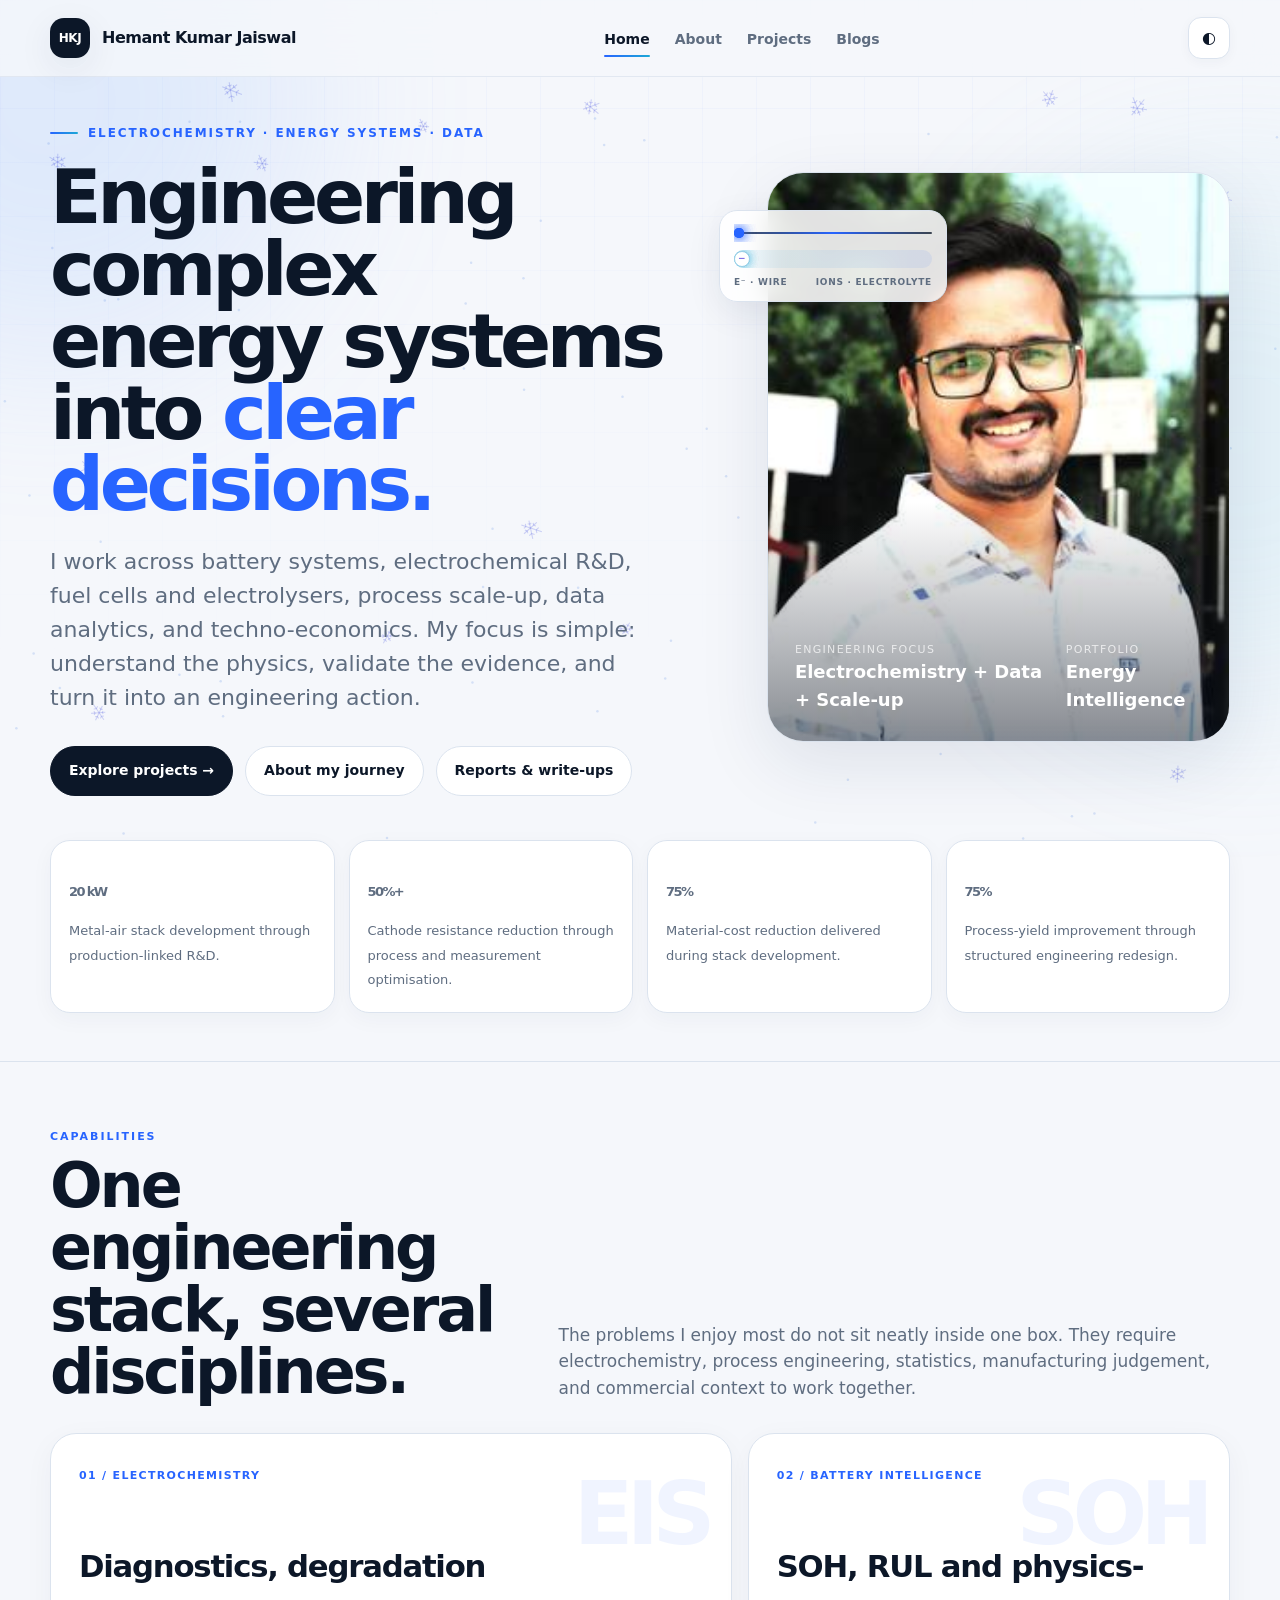
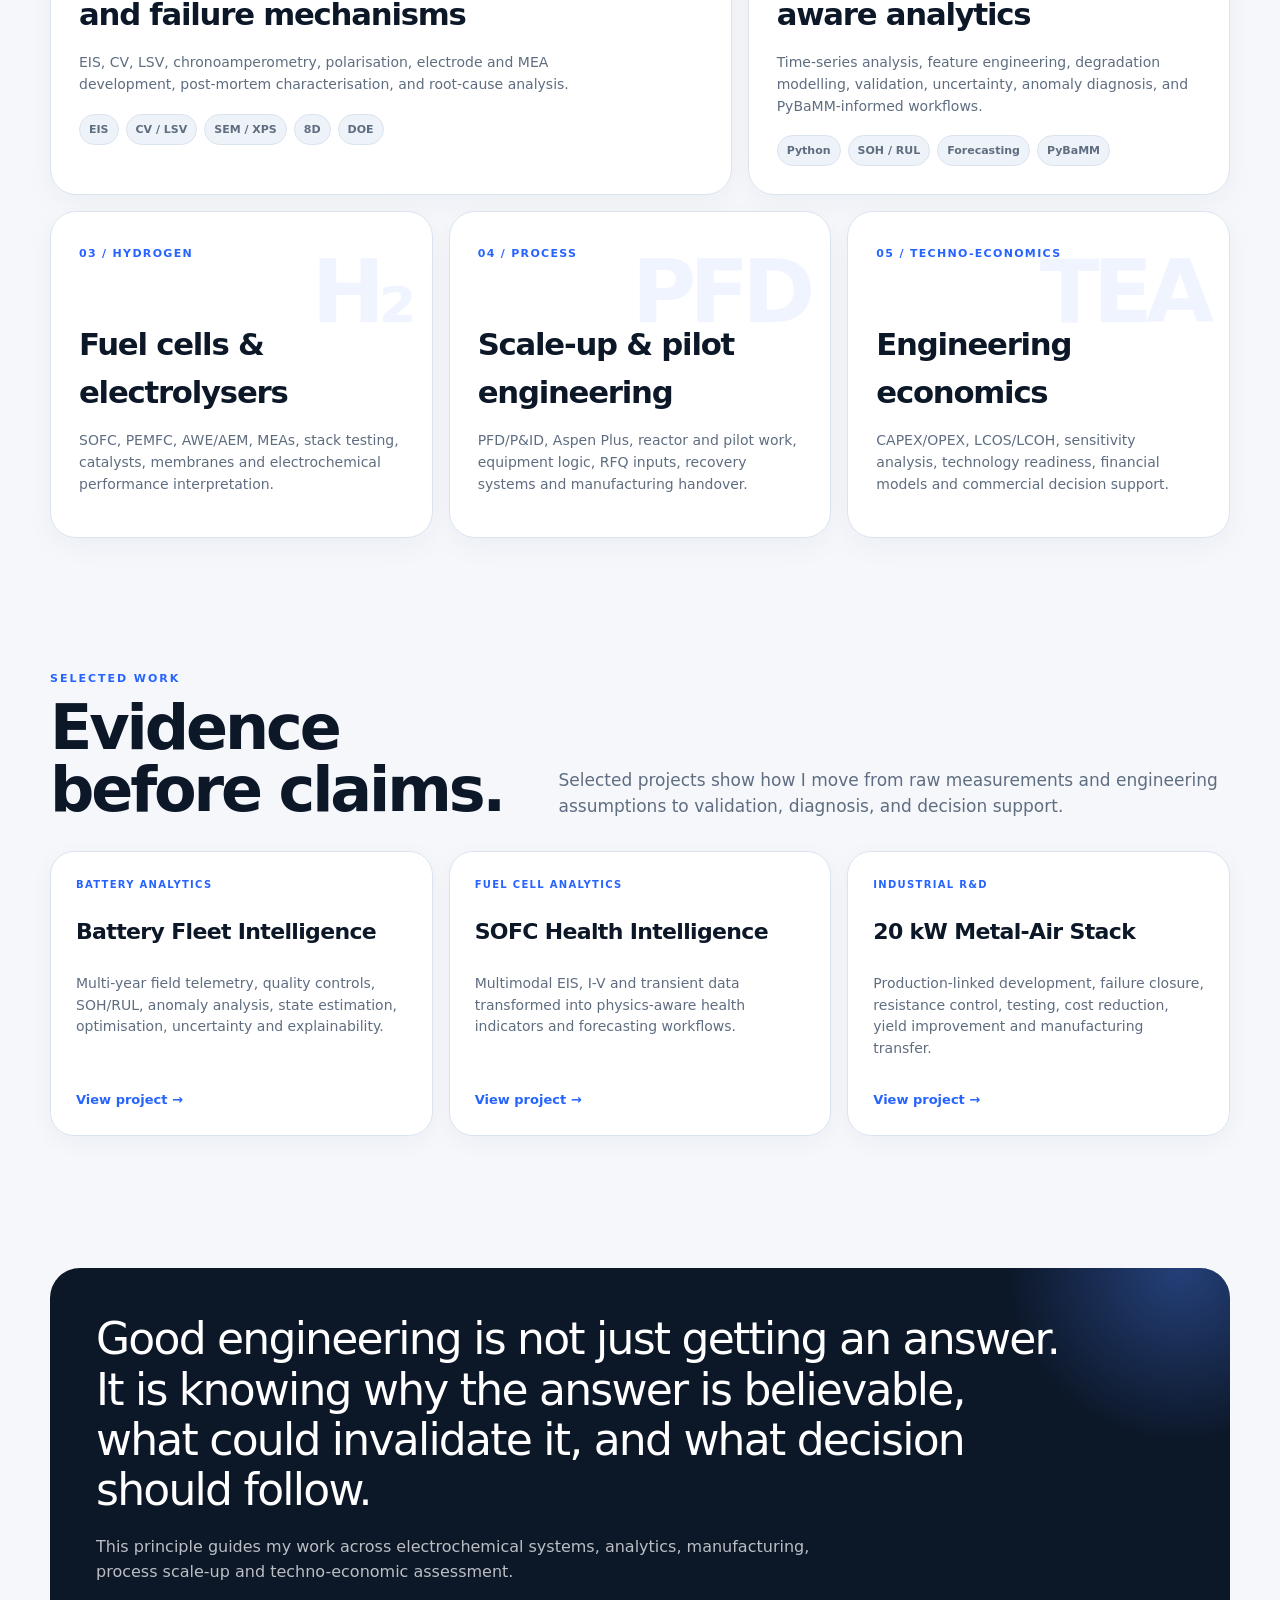
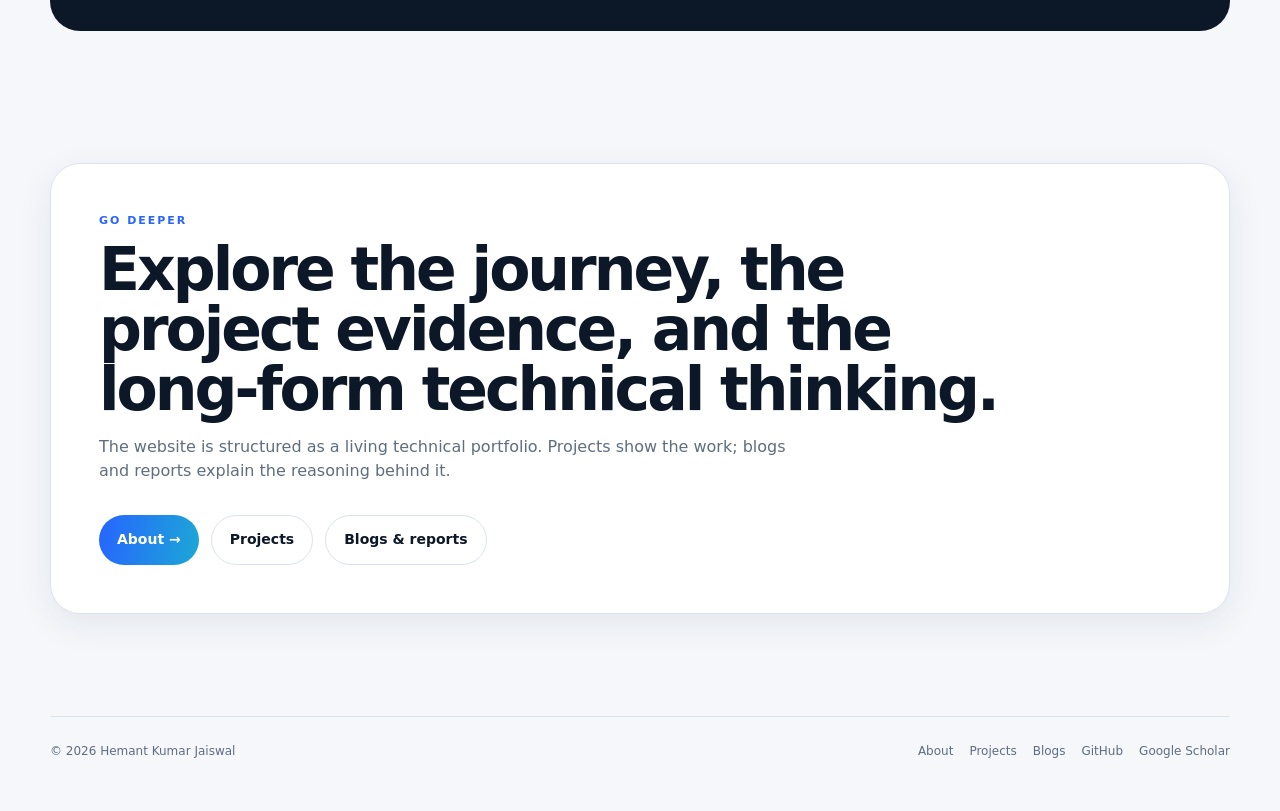
==== index.html @ 7d5aa631 "Add capability watermarks for hydrogen process and TEA" ====
<!doctype html><html lang="en"><head><meta charset="utf-8"><meta name="viewport" content="width=device-width,initial-scale=1"><meta name="theme-color" content="#f5f7fb"><meta name="description" content="Hemant Kumar Jaiswal - electrochemistry, battery analytics, energy systems, process scale-up and techno-economics."><title>Hemant Kumar Jaiswal | Electrochemistry & Energy Intelligence</title><link rel="stylesheet" href="assets/style.css"></head><body>
<div class="bg-grid"></div><div class="aurora a"></div><div class="aurora b"></div>
<header class="nav-wrap"><div class="container nav"><a class="brand" href="index.html"><span class="brand-mark">HKJ</span><span>Hemant Kumar Jaiswal</span></a><nav class="nav-links"><a class="active" href="index.html">Home</a><a href="about.html">About</a><a href="projects.html">Projects</a><a href="blogs.html">Blogs</a></nav><div class="nav-actions"><button class="theme-btn" id="themeBtn" aria-label="Toggle theme">◐</button><button class="menu-btn" id="menuBtn" aria-label="Open menu">☰</button></div></div><nav class="container mobile-menu" id="mobileMenu"><a href="index.html">Home</a><a href="about.html">About</a><a href="projects.html">Projects</a><a href="blogs.html">Blogs</a></nav></header>
<main>
<section class="hero"><div class="container hero-grid"><div><div class="eyebrow">Electrochemistry · Energy systems · Data</div><h1>Engineering complex energy systems into <span class="accent">clear decisions.</span></h1><p class="hero-copy">I work across battery systems, electrochemical R&D, fuel cells and electrolysers, process scale-up, data analytics, and techno-economics. My focus is simple: understand the physics, validate the evidence, and turn it into an engineering action.</p><div class="actions"><a class="btn primary" href="projects.html">Explore projects →</a><a class="btn" href="about.html">About my journey</a><a class="btn" href="blogs.html">Reports & write-ups</a></div></div>
<div class="hero-visual reveal"><div class="portrait-shell"><img src="assets/profile-hemant.jpg" alt="Hemant Kumar Jaiswal"><div class="scan"></div></div><div class="transport-flow" aria-label="Electron and ion current flow"><div class="wire-flow"><span class="electron-dot e1"></span><span class="electron-dot e2"></span><span class="electron-dot e3"></span></div><div class="electrolyte-flow"><span class="ion-dot c1">+</span><span class="ion-dot a1">−</span><span class="ion-dot c2">+</span><span class="ion-dot a2">−</span></div><div class="flow-caption"><span>e⁻ · wire</span><span>ions · electrolyte</span></div></div><div class="portrait-label"><div><span>Engineering focus</span><strong>Electrochemistry + Data + Scale-up</strong></div><div><span>Portfolio</span><strong>Energy Intelligence</strong></div></div></div></div>
<div class="container signal-row"><div class="signal reveal"><strong><span data-count="20" data-suffix=" kW">0</span></strong><span>Metal-air stack development through production-linked R&D.</span></div><div class="signal reveal"><strong><span data-count="50" data-suffix="%+">0</span></strong><span>Cathode resistance reduction through process and measurement optimisation.</span></div><div class="signal reveal"><strong><span data-count="75" data-suffix="%">0</span></strong><span>Material-cost reduction delivered during stack development.</span></div><div class="signal reveal"><strong><span data-count="75" data-suffix="%">0</span></strong><span>Process-yield improvement through structured engineering redesign.</span></div></div></section>

<section class="section section-line"><div class="container"><div class="section-head"><div><div class="kicker">Capabilities</div><h2 class="section-title">One engineering stack, several disciplines.</h2></div><p class="section-copy">The problems I enjoy most do not sit neatly inside one box. They require electrochemistry, process engineering, statistics, manufacturing judgement, and commercial context to work together.</p></div>
<div class="bento">
<article class="bento-card large reveal"><span class="index">01 / ELECTROCHEMISTRY</span><span class="watermark">EIS</span><h3>Diagnostics, degradation and failure mechanisms</h3><p>EIS, CV, LSV, chronoamperometry, polarisation, electrode and MEA development, post-mortem characterisation, and root-cause analysis.</p><div class="tags"><span class="tag">EIS</span><span class="tag">CV / LSV</span><span class="tag">SEM / XPS</span><span class="tag">8D</span><span class="tag">DOE</span></div></article>
<article class="bento-card medium reveal"><span class="index">02 / BATTERY INTELLIGENCE</span><span class="watermark">SOH</span><h3>SOH, RUL and physics-aware analytics</h3><p>Time-series analysis, feature engineering, degradation modelling, validation, uncertainty, anomaly diagnosis, and PyBaMM-informed workflows.</p><div class="tags"><span class="tag">Python</span><span class="tag">SOH / RUL</span><span class="tag">Forecasting</span><span class="tag">PyBaMM</span></div></article>
<article class="bento-card small reveal"><span class="index">03 / HYDROGEN</span><span class="watermark">H₂</span><h3>Fuel cells & electrolysers</h3><p>SOFC, PEMFC, AWE/AEM, MEAs, stack testing, catalysts, membranes and electrochemical performance interpretation.</p></article>
<article class="bento-card small reveal"><span class="index">04 / PROCESS</span><span class="watermark">PFD</span><h3>Scale-up & pilot engineering</h3><p>PFD/P&ID, Aspen Plus, reactor and pilot work, equipment logic, RFQ inputs, recovery systems and manufacturing handover.</p></article>
<article class="bento-card small reveal"><span class="index">05 / TECHNO-ECONOMICS</span><span class="watermark">TEA</span><h3>Engineering economics</h3><p>CAPEX/OPEX, LCOS/LCOH, sensitivity analysis, technology readiness, financial models and commercial decision support.</p></article>
</div></div></section>

<section class="section"><div class="container"><div class="section-head"><div><div class="kicker">Selected work</div><h2 class="section-title">Evidence before claims.</h2></div><p class="section-copy">Selected projects show how I move from raw measurements and engineering assumptions to validation, diagnosis, and decision support.</p></div><div class="featured">
<article class="feature-card reveal"><span class="type">Battery analytics</span><h3>Battery Fleet Intelligence</h3><p>Multi-year field telemetry, quality controls, SOH/RUL, anomaly analysis, state estimation, optimisation, uncertainty and explainability.</p><a class="link" href="projects.html">View project →</a></article>
<article class="feature-card reveal"><span class="type">Fuel cell analytics</span><h3>SOFC Health Intelligence</h3><p>Multimodal EIS, I-V and transient data transformed into physics-aware health indicators and forecasting workflows.</p><a class="link" href="projects.html">View project →</a></article>
<article class="feature-card reveal"><span class="type">Industrial R&D</span><h3>20 kW Metal-Air Stack</h3><p>Production-linked development, failure closure, resistance control, testing, cost reduction, yield improvement and manufacturing transfer.</p><a class="link" href="projects.html">View project →</a></article>
</div></div></section>

<section class="section"><div class="container quote reveal"><blockquote>Good engineering is not just getting an answer. It is knowing why the answer is believable, what could invalidate it, and what decision should follow.</blockquote><p>This principle guides my work across electrochemical systems, analytics, manufacturing, process scale-up and techno-economic assessment.</p></div></section>
<section class="section"><div class="container cta reveal"><div class="kicker">Go deeper</div><h2>Explore the journey, the project evidence, and the long-form technical thinking.</h2><p>The website is structured as a living technical portfolio. Projects show the work; blogs and reports explain the reasoning behind it.</p><div class="actions"><a class="btn blue" href="about.html">About →</a><a class="btn" href="projects.html">Projects</a><a class="btn" href="blogs.html">Blogs & reports</a></div></div></section>
</main>
<footer><div class="container footer-row"><div>© 2026 Hemant Kumar Jaiswal</div><div class="footer-links"><a href="about.html">About</a><a href="projects.html">Projects</a><a href="blogs.html">Blogs</a><a href="https://github.com/Nano-hemu" target="_blank" rel="noopener">GitHub</a><a href="https://scholar.google.com/citations?user=UOOH9J4AAAAJ&hl=en" target="_blank" rel="noopener">Google Scholar</a></div></div></footer><script src="assets/app.js"></script></body></html>
---- assets/style.css ----
:root{
  --bg:#f5f7fb;
  --surface:#ffffff;
  --surface-2:#eef3f9;
  --ink:#0c1728;
  --muted:#5f6d80;
  --line:#dbe3ee;
  --blue:#2764ff;
  --blue-2:#1ca8d6;
  --blue-soft:#e8f0ff;
  --navy:#0a1830;
  --shadow:0 22px 70px rgba(23,42,76,.10);
  --shadow-sm:0 10px 35px rgba(23,42,76,.08);
  --radius:28px;
  --max:1180px;
}
html[data-theme="dark"]{
  --bg:#08111f;
  --surface:#0e1929;
  --surface-2:#122033;
  --ink:#eef5ff;
  --muted:#9cacc2;
  --line:#24344b;
  --blue:#6d91ff;
  --blue-2:#43c3e4;
  --blue-soft:#142744;
  --navy:#f4f7fb;
  --shadow:0 22px 70px rgba(0,0,0,.25);
  --shadow-sm:0 10px 35px rgba(0,0,0,.18);
}
*{box-sizing:border-box}
html{scroll-behavior:smooth}
body{margin:0;background:var(--bg);color:var(--ink);font-family:Inter,ui-sans-serif,system-ui,-apple-system,BlinkMacSystemFont,"Segoe UI",Arial,sans-serif;line-height:1.55;overflow-x:hidden;transition:background .28s ease,color .28s ease}
a{color:inherit;text-decoration:none}button,input{font:inherit}img{display:block;max-width:100%}::selection{background:rgba(39,100,255,.16)}
.container{width:min(var(--max),calc(100% - 40px));margin-inline:auto}
.bg-grid{position:fixed;inset:0;z-index:-3;pointer-events:none;background-image:linear-gradient(rgba(39,100,255,.035) 1px,transparent 1px),linear-gradient(90deg,rgba(39,100,255,.035) 1px,transparent 1px);background-size:54px 54px;mask-image:linear-gradient(to bottom,black 0%,transparent 75%)}
.aurora{position:fixed;z-index:-2;width:520px;height:520px;border-radius:50%;filter:blur(90px);opacity:.18;pointer-events:none}.aurora.a{left:-210px;top:-160px;background:#7fb0ff}.aurora.b{right:-220px;top:180px;background:#9bdaf0}
.nav-wrap{position:sticky;top:0;z-index:80;background:color-mix(in srgb,var(--bg) 84%,transparent);backdrop-filter:blur(18px);border-bottom:1px solid color-mix(in srgb,var(--line) 74%,transparent)}
.nav{height:76px;display:flex;align-items:center;justify-content:space-between;gap:24px}.brand{display:flex;align-items:center;gap:12px;font-weight:850;letter-spacing:-.03em}.brand-mark{width:40px;height:40px;border-radius:14px;display:grid;place-items:center;background:var(--ink);color:var(--surface);font-size:12px;letter-spacing:-.03em;box-shadow:var(--shadow-sm)}
.nav-links{display:flex;gap:25px;font-size:14px;font-weight:720;color:var(--muted)}.nav-links a{position:relative;padding:27px 0 23px}.nav-links a:after{content:"";position:absolute;left:0;right:100%;bottom:17px;height:2px;border-radius:99px;background:linear-gradient(90deg,var(--blue),var(--blue-2));transition:right .22s ease}.nav-links a:hover,.nav-links a.active{color:var(--ink)}.nav-links a:hover:after,.nav-links a.active:after{right:0}
.nav-actions{display:flex;align-items:center;gap:10px}.theme-btn,.menu-btn{border:1px solid var(--line);background:var(--surface);color:var(--ink);border-radius:13px;min-width:42px;height:42px;display:grid;place-items:center;cursor:pointer;box-shadow:0 3px 12px rgba(23,42,76,.04)}.theme-btn:hover,.menu-btn:hover{border-color:color-mix(in srgb,var(--blue) 40%,var(--line))}.menu-btn{display:none}.mobile-menu{display:none;padding:0 0 15px}.mobile-menu.open{display:grid}.mobile-menu a{padding:12px 2px;border-top:1px solid var(--line);font-weight:720;color:var(--muted)}
.hero{padding:40px 0 48px}.hero-grid{display:grid;grid-template-columns:1.1fr .9fr;gap:62px;align-items:center}.eyebrow{display:inline-flex;align-items:center;gap:10px;font-size:12px;font-weight:850;letter-spacing:.16em;text-transform:uppercase;color:var(--blue);margin-bottom:20px}.eyebrow:before{content:"";width:28px;height:2px;background:linear-gradient(90deg,var(--blue),var(--blue-2));border-radius:99px}.hero h1{font-size:clamp(46px,5.9vw,76px);line-height:.95;letter-spacing:-.058em;margin:0 0 24px;font-weight:880}.page-hero h1{font-size:clamp(50px,6.5vw,84px);line-height:.95;letter-spacing:-.06em;margin:0 0 24px;font-weight:880}.accent{color:var(--blue)}.hero-copy,.page-copy{font-size:clamp(18px,1.9vw,22px);color:var(--muted);max-width:800px}.actions{display:flex;gap:12px;flex-wrap:wrap;margin-top:31px}.btn{display:inline-flex;align-items:center;justify-content:center;gap:9px;border-radius:999px;padding:13px 18px;border:1px solid var(--line);font-size:14px;font-weight:820;background:var(--surface);transition:.22s ease}.btn:hover{transform:translateY(-2px);box-shadow:var(--shadow-sm);border-color:color-mix(in srgb,var(--blue) 42%,var(--line))}.btn.primary{background:var(--ink);color:var(--surface);border-color:var(--ink)}.btn.blue{background:linear-gradient(100deg,var(--blue),var(--blue-2));color:#fff;border:0}.btn.small{padding:9px 13px;font-size:12px}
.hero-visual{position:relative;min-height:570px}.portrait-shell{position:absolute;inset:0 0 0 40px;border-radius:36px;background:var(--surface);border:1px solid var(--line);box-shadow:var(--shadow);overflow:hidden}.portrait-shell img{width:100%;height:100%;object-fit:cover;object-position:center 28%}.portrait-shell:after{content:"";position:absolute;inset:0;background:linear-gradient(to top,rgba(3,11,24,.48),transparent 42%)}.scan{position:absolute;left:0;right:0;height:1px;background:linear-gradient(90deg,transparent,rgba(75,150,255,.85),transparent);box-shadow:0 0 18px rgba(75,150,255,.6);animation:scan 5.6s ease-in-out infinite;z-index:2}.portrait-label{position:absolute;left:68px;right:28px;bottom:28px;z-index:3;color:#fff;display:flex;justify-content:space-between;align-items:end;gap:20px}.portrait-label span{display:block;font-size:11px;letter-spacing:.12em;text-transform:uppercase;opacity:.72}.portrait-label strong{font-size:18px}.orbit-chip{position:absolute;top:46px;left:0;z-index:4;width:130px;height:130px;border-radius:50%;background:color-mix(in srgb,var(--surface) 90%,transparent);border:1px solid var(--line);box-shadow:var(--shadow-sm);display:grid;place-items:center;backdrop-filter:blur(10px)}.orbit-chip:before,.orbit-chip:after{content:"";position:absolute;border:1px solid color-mix(in srgb,var(--blue) 34%,transparent);border-radius:50%}.orbit-chip:before{width:82px;height:82px;animation:spin 8s linear infinite}.orbit-chip:after{width:50px;height:50px;animation:spin 5s linear infinite reverse}.orbit-chip b{font-size:22px;letter-spacing:-.05em}.orbit-chip i{position:absolute;width:8px;height:8px;border-radius:50%;background:var(--blue);top:22px;left:31px;box-shadow:0 0 14px var(--blue)}
@keyframes spin{to{transform:rotate(1turn)}}@keyframes scan{0%,100%{top:14%;opacity:0}15%,85%{opacity:1}50%{top:80%}}
.signal-row{display:grid;grid-template-columns:repeat(4,1fr);gap:14px;margin-top:44px}.signal{padding:20px 18px;border-radius:20px;background:var(--surface);border:1px solid var(--line);box-shadow:0 6px 22px rgba(23,42,76,.04)}.signal strong{display:block;font-size:32px;letter-spacing:-.05em;margin-bottom:7px}.signal strong em{font-style:normal;color:var(--blue)}.signal span{font-size:13px;color:var(--muted)}
.section{padding:66px 0}.section-line{border-top:1px solid var(--line)}.section-head{display:grid;grid-template-columns:.82fr 1.18fr;gap:42px;align-items:end;margin-bottom:30px}.kicker{font-size:11px;font-weight:860;letter-spacing:.18em;text-transform:uppercase;color:var(--blue);margin-bottom:10px}.section-title{font-size:clamp(38px,5vw,62px);line-height:1;letter-spacing:-.05em;margin:0}.section-copy{font-size:17px;color:var(--muted);max-width:720px;margin:0 0 2px auto}
.bento{display:grid;grid-template-columns:repeat(12,1fr);gap:16px}.bento-card{position:relative;overflow:hidden;background:var(--surface);border:1px solid var(--line);border-radius:26px;padding:28px;box-shadow:0 8px 30px rgba(23,42,76,.045);transition:.24s ease}.bento-card:hover{transform:translateY(-4px);box-shadow:var(--shadow-sm);border-color:color-mix(in srgb,var(--blue) 32%,var(--line))}.bento-card.large{grid-column:span 7;min-height:320px}.bento-card.medium{grid-column:span 5;min-height:320px}.bento-card.small{grid-column:span 4;min-height:255px}.bento-card .index{font-size:11px;color:var(--blue);font-weight:850;letter-spacing:.12em}.bento-card h3{font-size:clamp(24px,2.4vw,34px);letter-spacing:-.04em;margin:56px 0 12px;max-width:460px}.bento-card p{font-size:14px;color:var(--muted);max-width:540px}.tags{display:flex;flex-wrap:wrap;gap:7px;margin-top:18px}.tag{padding:6px 9px;border-radius:999px;font-size:11px;font-weight:740;background:var(--surface-2);border:1px solid var(--line);color:var(--muted)}.bento-card .watermark{position:absolute;right:22px;top:12px;font-size:88px;font-weight:900;letter-spacing:-.08em;color:color-mix(in srgb,var(--blue) 7%,transparent);pointer-events:none}
.featured{display:grid;grid-template-columns:repeat(3,1fr);gap:16px}.feature-card{background:var(--surface);border:1px solid var(--line);border-radius:24px;padding:25px;box-shadow:0 6px 24px rgba(23,42,76,.045);display:flex;flex-direction:column;min-height:285px;transition:.22s}.feature-card:hover{transform:translateY(-4px);box-shadow:var(--shadow-sm)}.feature-card .type{font-size:10px;font-weight:850;letter-spacing:.13em;text-transform:uppercase;color:var(--blue)}.feature-card h3{font-size:22px;letter-spacing:-.03em;margin:22px 0 10px}.feature-card p{font-size:14px;color:var(--muted)}.feature-card .link{margin-top:auto;font-size:13px;font-weight:820;color:var(--blue)}
.quote{padding:46px;border-radius:30px;background:var(--ink);color:var(--surface);position:relative;overflow:hidden}.quote:after{content:"";position:absolute;width:380px;height:380px;border-radius:50%;right:-140px;top:-190px;background:radial-gradient(circle,rgba(77,132,255,.38),transparent 65%)}.quote blockquote{position:relative;z-index:1;font-size:clamp(27px,3.6vw,44px);line-height:1.14;letter-spacing:-.04em;margin:0;max-width:980px}.quote p{position:relative;z-index:1;color:color-mix(in srgb,var(--surface) 72%,transparent);max-width:760px;margin:20px 0 0}
.page-hero{padding:40px 0 24px}.page-hero h1{max-width:1040px}.page-hero .page-copy{margin-bottom:0}
.about-layout{display:grid;grid-template-columns:.78fr 1.22fr;gap:42px}.about-aside{position:sticky;top:105px;height:max-content}.profile-card{background:var(--surface);border:1px solid var(--line);border-radius:28px;padding:20px;box-shadow:var(--shadow-sm)}.profile-card img{width:100%;aspect-ratio:4/5;object-fit:cover;object-position:center 28%;border-radius:21px}.profile-info{padding:18px 8px 4px}.profile-info h2{font-size:28px;letter-spacing:-.04em;margin:0 0 3px}.profile-info p{color:var(--muted);margin:0 0 18px}.socials{display:grid;grid-template-columns:1fr 1fr;gap:9px}.social{display:flex;justify-content:space-between;align-items:center;padding:11px 12px;border:1px solid var(--line);border-radius:13px;font-size:12px;font-weight:760;background:var(--surface-2)}.social:hover{color:var(--blue);border-color:color-mix(in srgb,var(--blue) 35%,var(--line))}
.content-block{margin-bottom:42px}.content-block h2{font-size:clamp(32px,4vw,46px);line-height:1.05;letter-spacing:-.045em;margin:0 0 17px}.content-block>p{color:var(--muted);font-size:16px}.edu-grid{display:grid;gap:12px}.edu-card{display:grid;grid-template-columns:115px 1fr;gap:20px;background:var(--surface);border:1px solid var(--line);border-radius:18px;padding:20px}.edu-card .year{font-size:11px;color:var(--blue);font-weight:850;letter-spacing:.08em}.edu-card h3{font-size:17px;margin:0 0 4px}.edu-card p{font-size:13px;color:var(--muted);margin:0}
.timeline{position:relative}.timeline:before{content:"";position:absolute;left:12px;top:8px;bottom:10px;width:1px;background:linear-gradient(var(--blue),var(--line))}.titem{display:grid;grid-template-columns:26px 1fr;gap:18px;padding-bottom:30px}.tdot{width:10px;height:10px;border-radius:50%;background:var(--surface);border:3px solid var(--blue);margin:6px 0 0 7px;z-index:1}.tmeta{font-size:11px;font-weight:850;letter-spacing:.08em;text-transform:uppercase;color:var(--blue)}.titem h3{font-size:21px;letter-spacing:-.025em;margin:5px 0 5px}.titem p{font-size:14px;color:var(--muted);margin:0}
.project-toolbar{display:flex;gap:9px;flex-wrap:wrap;margin-bottom:28px}.filter{border:1px solid var(--line);border-radius:999px;padding:9px 13px;background:var(--surface);color:var(--muted);font-size:12px;font-weight:820;cursor:pointer}.filter:hover,.filter.active{background:var(--ink);color:var(--surface);border-color:var(--ink)}.projects{display:grid;grid-template-columns:repeat(2,1fr);gap:18px}.project{background:var(--surface);border:1px solid var(--line);border-radius:26px;padding:28px;min-height:360px;display:flex;flex-direction:column;box-shadow:0 8px 28px rgba(23,42,76,.045);transition:.22s}.project:hover{transform:translateY(-4px);box-shadow:var(--shadow-sm)}.project.hidden{display:none}.ptype{font-size:10px;font-weight:850;letter-spacing:.13em;text-transform:uppercase;color:var(--blue)}.project h2{font-size:29px;line-height:1.08;letter-spacing:-.04em;margin:16px 0 11px}.project p{font-size:14px;color:var(--muted)}.metrics{display:flex;gap:22px;padding:15px 0;margin:14px 0 18px;border-block:1px solid var(--line)}.metrics strong{display:block;font-size:20px}.metrics span{font-size:9px;text-transform:uppercase;letter-spacing:.08em;color:var(--muted)}.project .bottom{margin-top:auto;display:flex;align-items:center;justify-content:space-between;gap:12px}.status{font-size:10px;font-weight:850;text-transform:uppercase;letter-spacing:.09em;color:var(--blue)}
.blog-tools{display:grid;grid-template-columns:1fr auto;gap:12px;margin-bottom:28px}.search input{width:100%;border:1px solid var(--line);background:var(--surface);color:var(--ink);border-radius:15px;padding:14px 16px;outline:none}.search input:focus{border-color:color-mix(in srgb,var(--blue) 48%,var(--line));box-shadow:0 0 0 4px color-mix(in srgb,var(--blue) 9%,transparent)}.featured-report{display:grid;grid-template-columns:1.2fr .8fr;gap:20px;padding:30px;background:var(--ink);color:var(--surface);border-radius:30px;margin-bottom:20px}.featured-report h2{font-size:clamp(30px,4vw,48px);line-height:1.05;letter-spacing:-.045em;margin:12px 0}.featured-report p{color:color-mix(in srgb,var(--surface) 70%,transparent)}.report-visual{border-radius:22px;background:linear-gradient(135deg,#1d355c,#17327f 55%,#2097c4);min-height:270px;position:relative;overflow:hidden}.report-visual:before{content:"";position:absolute;inset:22px;border:1px solid rgba(255,255,255,.23);border-radius:18px}.report-visual:after{content:"TEA / EIS / SOH / RUL";position:absolute;left:26px;bottom:24px;font-size:12px;letter-spacing:.13em;color:#fff}.blog-grid{display:grid;grid-template-columns:repeat(3,1fr);gap:16px}.blog-card{background:var(--surface);border:1px solid var(--line);border-radius:22px;padding:22px;min-height:305px;display:flex;flex-direction:column;box-shadow:0 6px 24px rgba(23,42,76,.04);transition:.22s}.blog-card:hover{transform:translateY(-4px);box-shadow:var(--shadow-sm)}.blog-top{display:flex;justify-content:space-between;gap:10px}.blog-kind{font-size:10px;color:var(--blue);font-weight:850;letter-spacing:.12em;text-transform:uppercase}.blog-date{font-size:10px;color:var(--muted)}.blog-card h3{font-size:21px;line-height:1.18;letter-spacing:-.025em;margin:24px 0 10px}.blog-card p{font-size:13px;color:var(--muted)}.read{margin-top:auto;color:var(--blue);font-size:12px;font-weight:850}.note{margin-top:26px;padding:18px 20px;border:1px dashed color-mix(in srgb,var(--blue) 28%,var(--line));border-radius:18px;background:var(--blue-soft);font-size:13px;color:var(--muted)}.note strong{color:var(--ink)}
.cta{padding:48px;border-radius:30px;background:var(--surface);border:1px solid var(--line);box-shadow:var(--shadow-sm)}.cta h2{font-size:clamp(36px,5vw,60px);line-height:1;letter-spacing:-.05em;margin:0 0 15px;max-width:900px}.cta p{color:var(--muted);max-width:720px}
.reveal{opacity:0;transform:translateY(18px);transition:.62s ease}.reveal.visible{opacity:1;transform:none}
footer{padding:36px 0 50px;color:var(--muted);font-size:12px}.footer-row{display:flex;justify-content:space-between;gap:22px;flex-wrap:wrap;padding-top:25px;border-top:1px solid var(--line)}.footer-links{display:flex;gap:16px;flex-wrap:wrap}.footer-links a:hover{color:var(--blue)}
@media(max-width:980px){.nav-links{display:none}.menu-btn{display:grid}.hero-grid{grid-template-columns:1fr}.hero-visual{min-height:520px}.portrait-shell{left:0}.orbit-chip{left:14px}.signal-row{grid-template-columns:repeat(2,1fr)}.section-head{grid-template-columns:1fr}.section-copy{margin-left:0}.bento-card.large,.bento-card.medium{grid-column:span 12}.bento-card.small{grid-column:span 6}.featured{grid-template-columns:1fr 1fr}.about-layout{grid-template-columns:1fr}.about-aside{position:static}.profile-card{display:grid;grid-template-columns:260px 1fr;gap:18px}.profile-card img{height:100%;aspect-ratio:auto}.projects{grid-template-columns:1fr}.featured-report{grid-template-columns:1fr}.blog-grid{grid-template-columns:1fr 1fr}}
@media(max-width:650px){.container{width:min(var(--max),calc(100% - 28px))}.nav{height:66px}.brand span:last-child{font-size:14px}.hero{padding-top:34px}.hero h1{font-size:44px}.page-hero h1{font-size:48px}.hero-visual{min-height:430px}.portrait-label{left:24px}.orbit-chip{width:100px;height:100px;top:24px}.signal-row,.featured,.blog-grid{grid-template-columns:1fr}.bento-card.small{grid-column:span 12}.section{padding:52px 0}.quote,.cta{padding:30px 22px}.profile-card{display:block}.profile-card img{aspect-ratio:4/5}.edu-card{grid-template-columns:1fr}.blog-tools{grid-template-columns:1fr}.metrics{gap:14px;flex-wrap:wrap}}
@media(prefers-reduced-motion:reduce){*{animation:none!important;transition:none!important;scroll-behavior:auto!important}.reveal{opacity:1;transform:none}.scan{display:none}}
.profile-card .profile-natural{width:100%;height:auto;aspect-ratio:auto;object-fit:contain;object-position:center;border-radius:21px}.resume-wide{grid-column:1/-1}.crystal-canvas{position:fixed;inset:0;z-index:0;pointer-events:none;opacity:.90;mix-blend-mode:multiply}.crystal-mode{position:fixed;right:18px;bottom:14px;z-index:5;padding:6px 9px;border:1px solid var(--line);border-radius:999px;background:color-mix(in srgb,var(--surface) 76%,transparent);backdrop-filter:blur(10px);color:var(--muted);font-size:8px;font-weight:800;letter-spacing:.09em;text-transform:uppercase;pointer-events:none;opacity:.70}@media(max-width:650px){.crystal-mode{right:10px;bottom:8px;max-width:76vw}}
main,footer{position:relative;z-index:1}
html[data-theme="dark"] .crystal-canvas{mix-blend-mode:screen;opacity:.92}
html:not([data-theme="dark"]) .crystal-canvas{mix-blend-mode:multiply;opacity:.82}

/* ELECTRON ION TRANSPORT VISUAL */
.orbit-chip{display:none!important}
.transport-flow{
  position:absolute;
  z-index:5;
  top:56px;
  left:-18px;
  width:218px;
  padding:13px 14px 11px;
  border:1px solid var(--line);
  border-radius:18px;
  background:color-mix(in srgb,var(--surface) 88%,transparent);
  box-shadow:var(--shadow-sm);
  backdrop-filter:blur(12px);
  overflow:hidden;
}
.wire-flow,.electrolyte-flow{position:relative;height:18px;overflow:hidden}
.wire-flow:before{
  content:"";
  position:absolute;left:0;right:0;top:8px;height:2px;border-radius:99px;
  background:linear-gradient(90deg,color-mix(in srgb,var(--ink) 78%,transparent),var(--blue),color-mix(in srgb,var(--ink) 78%,transparent));
}
.electrolyte-flow{
  margin-top:8px;
  border-radius:9px;
  background:linear-gradient(90deg,color-mix(in srgb,var(--blue-2) 7%,transparent),color-mix(in srgb,var(--blue) 8%,transparent));
}
.electron-dot{
  position:absolute;top:4px;width:10px;height:10px;border-radius:50%;
  background:var(--blue);box-shadow:0 0 12px color-mix(in srgb,var(--blue) 72%,transparent);
  animation:electronDrift 3.1s linear infinite;
}
.electron-dot.e2{animation-delay:-1.05s}.electron-dot.e3{animation-delay:-2.1s}
.ion-dot{
  position:absolute;top:1px;width:16px;height:16px;border-radius:50%;display:grid;place-items:center;
  font-size:9px;font-weight:900;line-height:1;border:1px solid color-mix(in srgb,var(--blue-2) 35%,var(--line));
  background:var(--surface);color:var(--blue-2);box-shadow:0 0 10px color-mix(in srgb,var(--blue-2) 24%,transparent);
}
.ion-dot.c1{animation:ionRight 4.8s linear infinite}
.ion-dot.c2{animation:ionRight 4.8s linear infinite;animation-delay:-2.4s}
.ion-dot.a1{color:var(--violet,#7868e6);animation:ionLeft 5.4s linear infinite}
.ion-dot.a2{color:var(--violet,#7868e6);animation:ionLeft 5.4s linear infinite;animation-delay:-2.7s}
.flow-caption{display:flex;justify-content:space-between;gap:12px;margin-top:8px;color:var(--muted);font-size:9px;font-weight:820;letter-spacing:.08em;text-transform:uppercase}
@keyframes electronDrift{0%{left:-12px;opacity:0}10%{opacity:1}90%{opacity:1}100%{left:calc(100% + 4px);opacity:0}}
@keyframes ionRight{0%{left:-18px;opacity:0}12%{opacity:1}88%{opacity:1}100%{left:calc(100% + 4px);opacity:0}}
@keyframes ionLeft{0%{right:-18px;opacity:0}12%{opacity:1}88%{opacity:1}100%{right:calc(100% + 4px);opacity:0}}
@media(max-width:980px){.transport-flow{left:14px;top:24px}}
@media(max-width:650px){.transport-flow{width:190px;padding:11px 12px;top:18px;left:10px}}

/* DESKTOP CRYSTAL VISIBILITY START */
@media(min-width:981px){
  .crystal-canvas{
    opacity:1;
    filter:saturate(1.18) contrast(1.08);
  }
  html[data-theme="dark"] .crystal-canvas{
    mix-blend-mode:screen;
    opacity:.96;
  }
  html:not([data-theme="dark"]) .crystal-canvas{
    mix-blend-mode:multiply;
    opacity:.90;
  }
  .transport-flow{
    top:38px;
    left:-8px;
    width:228px;
  }
}
/* DESKTOP CRYSTAL VISIBILITY END */
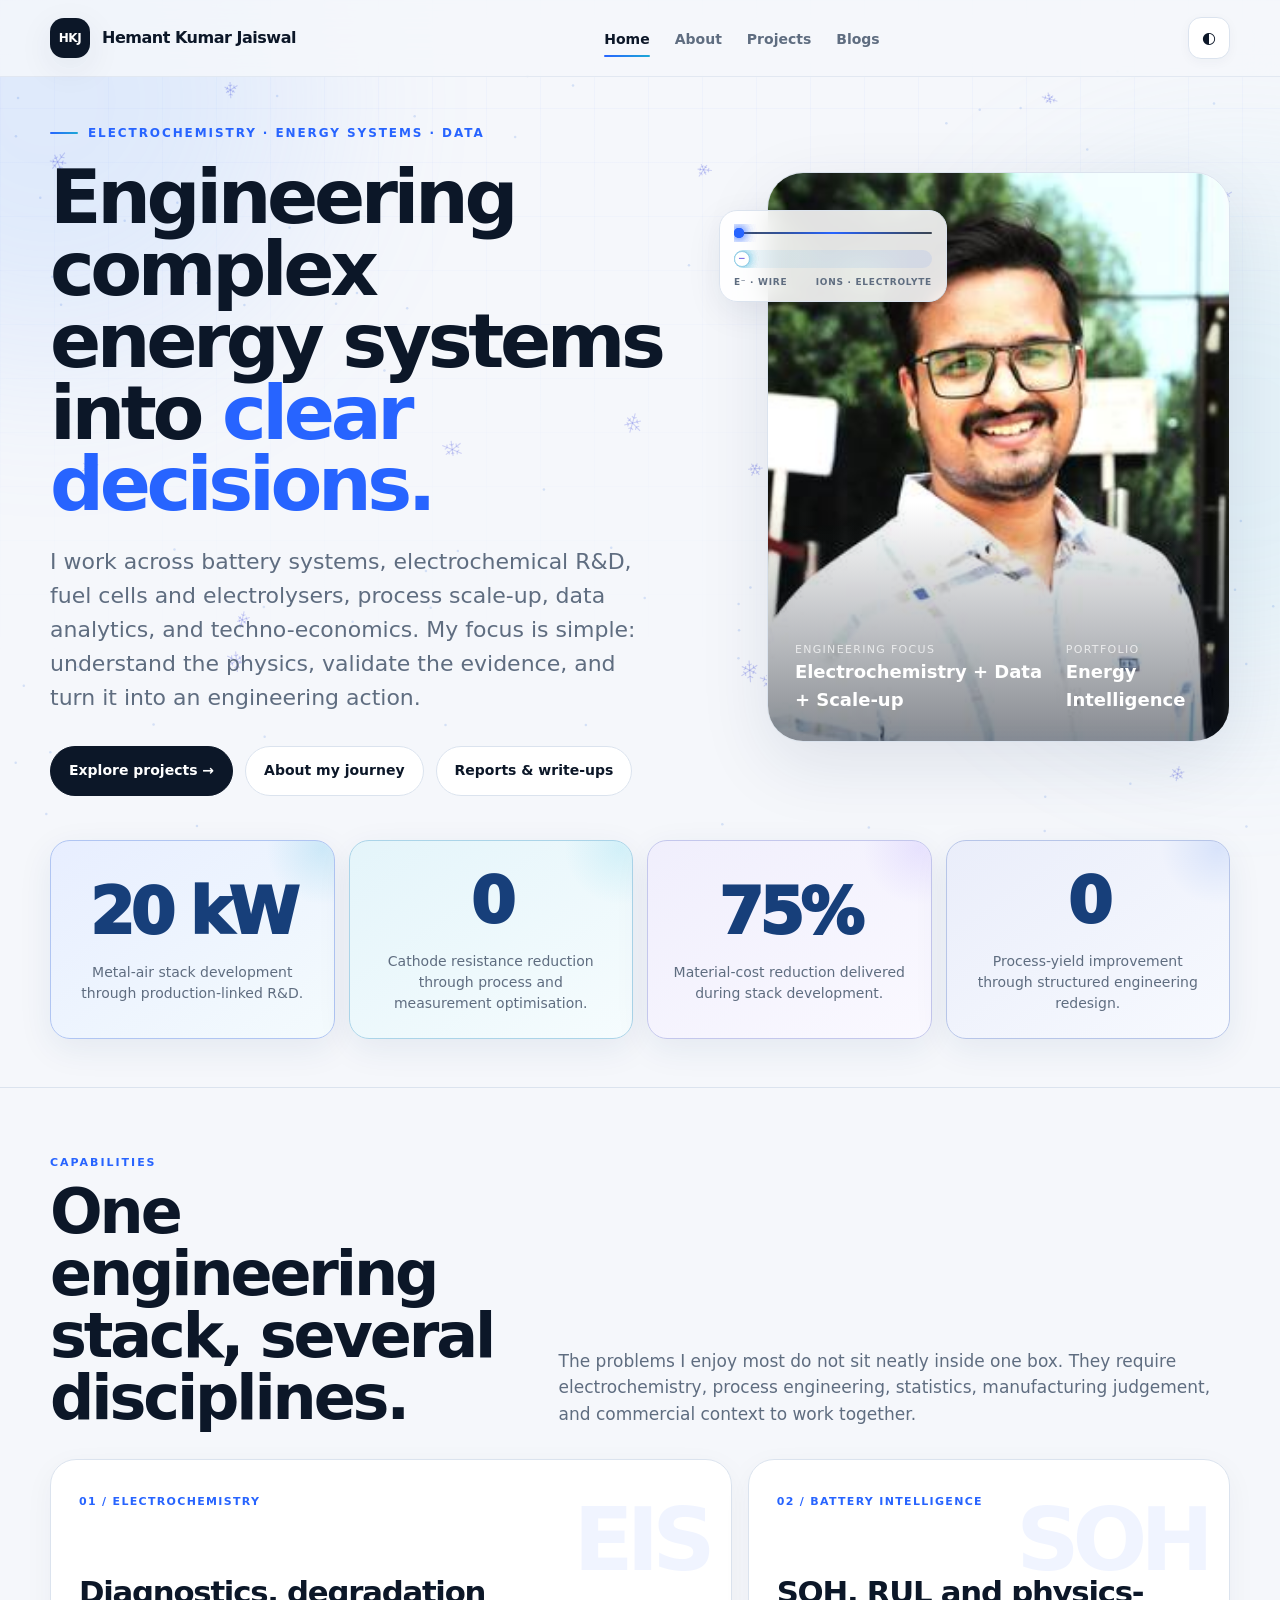
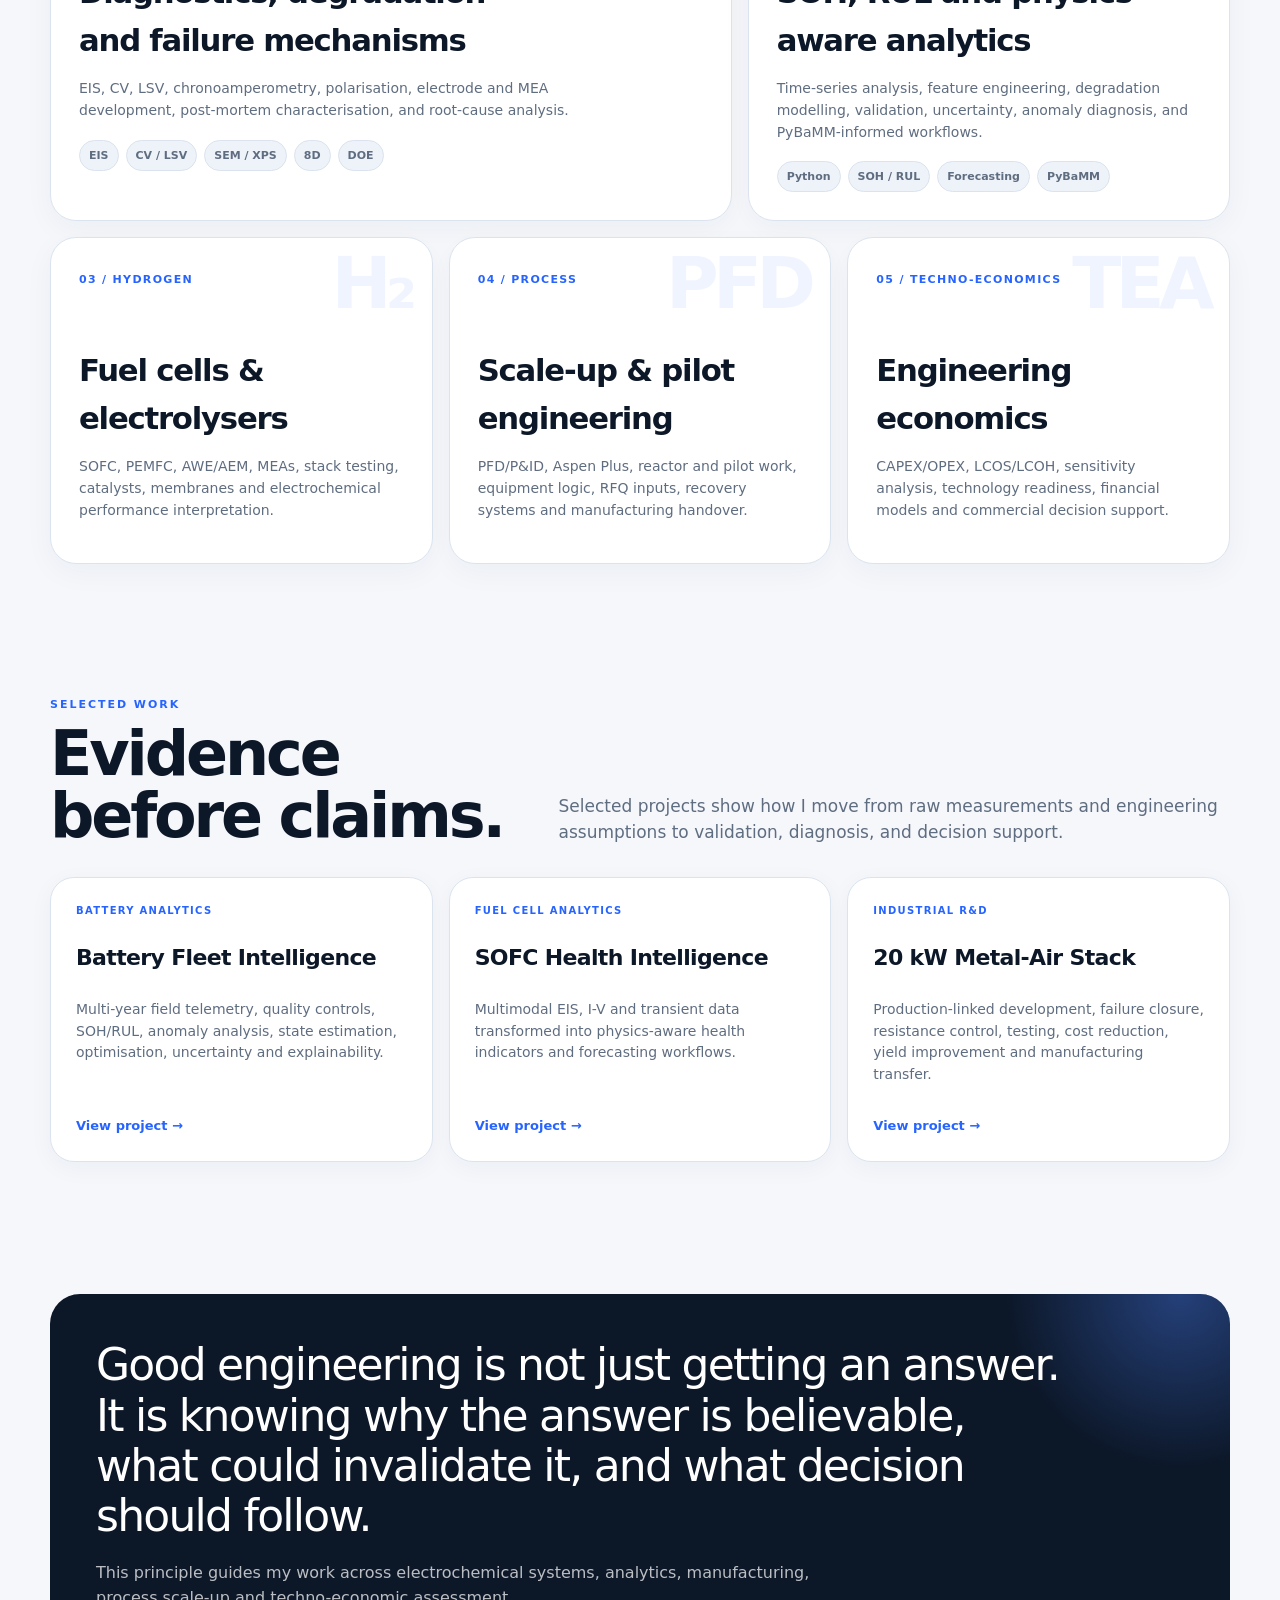
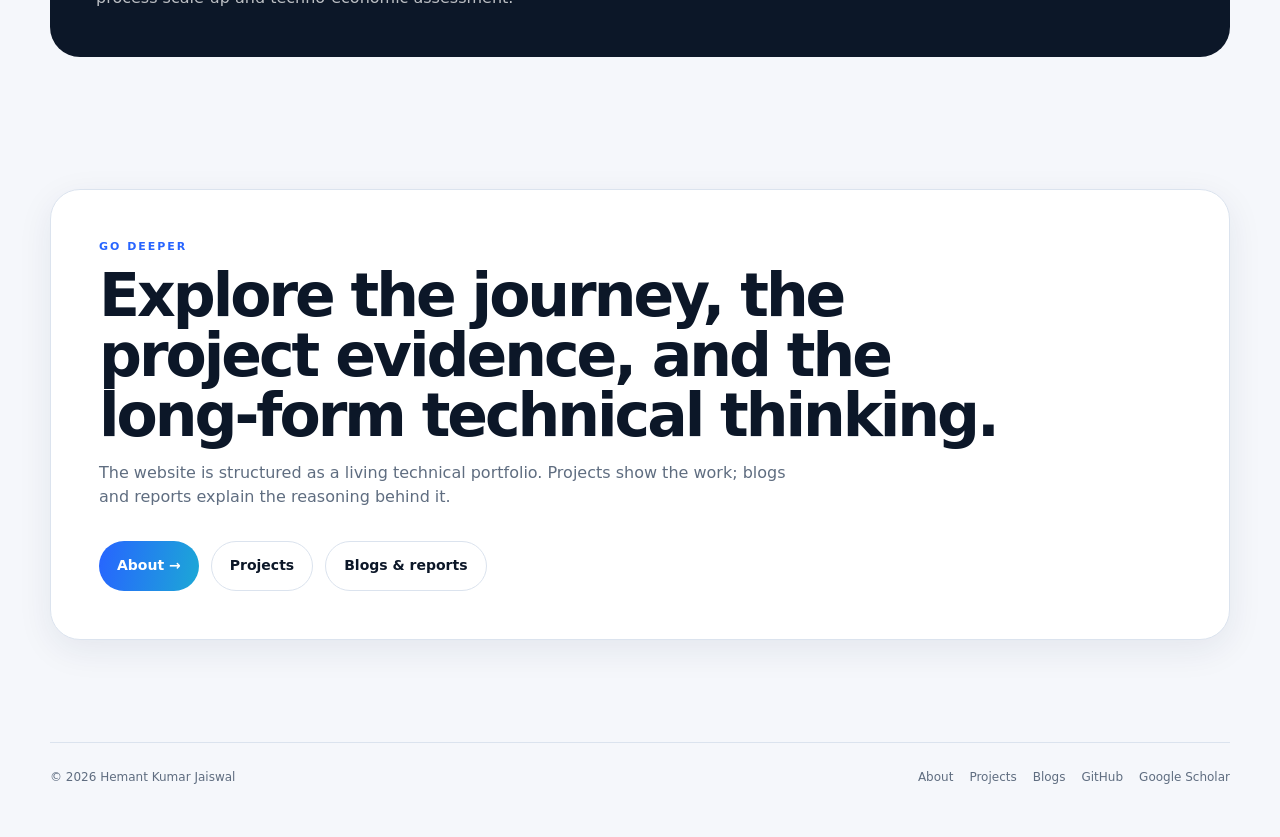
==== commit edc7d2d9: "Force dominant KPI number styling and bust CSS cache" ====
--- a/index.html
+++ b/index.html
@@ -1,10 +1,10 @@
-<!doctype html><html lang="en"><head><meta charset="utf-8"><meta name="viewport" content="width=device-width,initial-scale=1"><meta name="theme-color" content="#f5f7fb"><meta name="description" content="Hemant Kumar Jaiswal - electrochemistry, battery analytics, energy systems, process scale-up and techno-economics."><title>Hemant Kumar Jaiswal | Electrochemistry & Energy Intelligence</title><link rel="stylesheet" href="assets/style.css"></head><body>
+<!doctype html><html lang="en"><head><meta charset="utf-8"><meta name="viewport" content="width=device-width,initial-scale=1"><meta name="theme-color" content="#f5f7fb"><meta name="description" content="Hemant Kumar Jaiswal - electrochemistry, battery analytics, energy systems, process scale-up and techno-economics."><title>Hemant Kumar Jaiswal | Electrochemistry & Energy Intelligence</title><link rel="stylesheet" href="assets/style.css?v=20260923-kpi3"></head><body>
 <div class="bg-grid"></div><div class="aurora a"></div><div class="aurora b"></div>
 <header class="nav-wrap"><div class="container nav"><a class="brand" href="index.html"><span class="brand-mark">HKJ</span><span>Hemant Kumar Jaiswal</span></a><nav class="nav-links"><a class="active" href="index.html">Home</a><a href="about.html">About</a><a href="projects.html">Projects</a><a href="blogs.html">Blogs</a></nav><div class="nav-actions"><button class="theme-btn" id="themeBtn" aria-label="Toggle theme">◐</button><button class="menu-btn" id="menuBtn" aria-label="Open menu">☰</button></div></div><nav class="container mobile-menu" id="mobileMenu"><a href="index.html">Home</a><a href="about.html">About</a><a href="projects.html">Projects</a><a href="blogs.html">Blogs</a></nav></header>
 <main>
 <section class="hero"><div class="container hero-grid"><div><div class="eyebrow">Electrochemistry · Energy systems · Data</div><h1>Engineering complex energy systems into <span class="accent">clear decisions.</span></h1><p class="hero-copy">I work across battery systems, electrochemical R&D, fuel cells and electrolysers, process scale-up, data analytics, and techno-economics. My focus is simple: understand the physics, validate the evidence, and turn it into an engineering action.</p><div class="actions"><a class="btn primary" href="projects.html">Explore projects →</a><a class="btn" href="about.html">About my journey</a><a class="btn" href="blogs.html">Reports & write-ups</a></div></div>
 <div class="hero-visual reveal"><div class="portrait-shell"><img src="assets/profile-hemant.jpg" alt="Hemant Kumar Jaiswal"><div class="scan"></div></div><div class="transport-flow" aria-label="Electron and ion current flow"><div class="wire-flow"><span class="electron-dot e1"></span><span class="electron-dot e2"></span><span class="electron-dot e3"></span></div><div class="electrolyte-flow"><span class="ion-dot c1">+</span><span class="ion-dot a1">−</span><span class="ion-dot c2">+</span><span class="ion-dot a2">−</span></div><div class="flow-caption"><span>e⁻ · wire</span><span>ions · electrolyte</span></div></div><div class="portrait-label"><div><span>Engineering focus</span><strong>Electrochemistry + Data + Scale-up</strong></div><div><span>Portfolio</span><strong>Energy Intelligence</strong></div></div></div></div>
-<div class="container signal-row"><div class="signal reveal"><strong><span data-count="20" data-suffix=" kW">0</span></strong><span>Metal-air stack development through production-linked R&D.</span></div><div class="signal reveal"><strong><span data-count="50" data-suffix="%+">0</span></strong><span>Cathode resistance reduction through process and measurement optimisation.</span></div><div class="signal reveal"><strong><span data-count="75" data-suffix="%">0</span></strong><span>Material-cost reduction delivered during stack development.</span></div><div class="signal reveal"><strong><span data-count="75" data-suffix="%">0</span></strong><span>Process-yield improvement through structured engineering redesign.</span></div></div></section>
+<div class="container signal-row"><div class="signal reveal"><strong><span class="kpi-number" data-count="20" data-suffix=" kW" style="font-size:64px!important;font-weight:950!important;line-height:.9!important;letter-spacing:-.06em!important;color:#173f7a!important;text-align:center!important;">0</span></strong><span>Metal-air stack development through production-linked R&D.</span></div><div class="signal reveal"><strong><span class="kpi-number" data-count="50" data-suffix="%+" style="font-size:64px!important;font-weight:950!important;line-height:.9!important;letter-spacing:-.06em!important;color:#173f7a!important;text-align:center!important;">0</span></strong><span>Cathode resistance reduction through process and measurement optimisation.</span></div><div class="signal reveal"><strong><span class="kpi-number" data-count="75" data-suffix="%" style="font-size:64px!important;font-weight:950!important;line-height:.9!important;letter-spacing:-.06em!important;color:#173f7a!important;text-align:center!important;">0</span></strong><span>Material-cost reduction delivered during stack development.</span></div><div class="signal reveal"><strong><span class="kpi-number" data-count="75" data-suffix="%" style="font-size:64px!important;font-weight:950!important;line-height:.9!important;letter-spacing:-.06em!important;color:#173f7a!important;text-align:center!important;">0</span></strong><span>Process-yield improvement through structured engineering redesign.</span></div></div></section>
 
 <section class="section section-line"><div class="container"><div class="section-head"><div><div class="kicker">Capabilities</div><h2 class="section-title">One engineering stack, several disciplines.</h2></div><p class="section-copy">The problems I enjoy most do not sit neatly inside one box. They require electrochemistry, process engineering, statistics, manufacturing judgement, and commercial context to work together.</p></div>
 <div class="bento">
--- a/assets/style.css
+++ b/assets/style.css
@@ -134,3 +134,169 @@
   }
 }
 /* DESKTOP CRYSTAL VISIBILITY END */
+
+/* KPI CARDS AND WATERMARKS START */
+.signal{
+  position:relative;
+  min-height:158px;
+  display:flex;
+  flex-direction:column;
+  justify-content:center;
+  padding:24px 20px 22px;
+  overflow:hidden;
+  border-width:1px;
+  box-shadow:0 10px 34px rgba(31,64,112,.08);
+}
+.signal:nth-child(1){
+  --signal-accent:#2764ff;
+  --signal-accent-2:#1ca8d6;
+  background:linear-gradient(145deg,color-mix(in srgb,#2764ff 11%,var(--surface)),color-mix(in srgb,#1ca8d6 5%,var(--surface)));
+  border-color:color-mix(in srgb,#2764ff 24%,var(--line));
+}
+.signal:nth-child(2){
+  --signal-accent:#168cae;
+  --signal-accent-2:#43c3e4;
+  background:linear-gradient(145deg,color-mix(in srgb,#1ca8d6 12%,var(--surface)),color-mix(in srgb,#43c3e4 5%,var(--surface)));
+  border-color:color-mix(in srgb,#1ca8d6 25%,var(--line));
+}
+.signal:nth-child(3){
+  --signal-accent:#7157df;
+  --signal-accent-2:#9c82ff;
+  background:linear-gradient(145deg,color-mix(in srgb,#7868e6 11%,var(--surface)),color-mix(in srgb,#9c82ff 5%,var(--surface)));
+  border-color:color-mix(in srgb,#7868e6 23%,var(--line));
+}
+.signal:nth-child(4){
+  --signal-accent:#405fd3;
+  --signal-accent-2:#5b8ff2;
+  background:linear-gradient(145deg,color-mix(in srgb,#405fd3 11%,var(--surface)),color-mix(in srgb,#5b8ff2 5%,var(--surface)));
+  border-color:color-mix(in srgb,#405fd3 23%,var(--line));
+}
+.signal::after{
+  content:"";
+  position:absolute;
+  width:118px;
+  height:118px;
+  border-radius:50%;
+  right:-48px;
+  top:-52px;
+  background:radial-gradient(circle,color-mix(in srgb,var(--signal-accent-2) 16%,transparent),transparent 68%);
+  pointer-events:none;
+}
+.signal strong{
+  position:relative;
+  z-index:1;
+  display:block;
+  width:100%;
+  margin:0 0 12px;
+  text-align:center;
+  font-size:clamp(44px,3.4vw,58px);
+  line-height:.92;
+  letter-spacing:-.055em;
+  font-weight:900;
+  color:var(--signal-accent);
+}
+.signal>span{
+  position:relative;
+  z-index:1;
+  display:block;
+  text-align:center;
+  font-size:13px;
+  line-height:1.55;
+  color:var(--muted);
+}
+html[data-theme="dark"] .signal{
+  box-shadow:0 12px 38px rgba(0,0,0,.20);
+}
+html[data-theme="dark"] .signal:nth-child(1){
+  background:linear-gradient(145deg,color-mix(in srgb,#2764ff 14%,var(--surface)),color-mix(in srgb,#1ca8d6 6%,var(--surface)));
+}
+html[data-theme="dark"] .signal:nth-child(2){
+  background:linear-gradient(145deg,color-mix(in srgb,#1ca8d6 14%,var(--surface)),color-mix(in srgb,#43c3e4 6%,var(--surface)));
+}
+html[data-theme="dark"] .signal:nth-child(3){
+  background:linear-gradient(145deg,color-mix(in srgb,#7868e6 15%,var(--surface)),color-mix(in srgb,#9c82ff 6%,var(--surface)));
+}
+html[data-theme="dark"] .signal:nth-child(4){
+  background:linear-gradient(145deg,color-mix(in srgb,#405fd3 15%,var(--surface)),color-mix(in srgb,#5b8ff2 6%,var(--surface)));
+}
+.bento-card.small .watermark{
+  right:20px;
+  top:9px;
+  font-size:72px;
+  line-height:1;
+  opacity:1;
+}
+@media(max-width:980px){
+  .signal strong{font-size:48px}
+}
+@media(max-width:650px){
+  .signal{min-height:142px;padding:20px 18px}
+  .signal strong{font-size:43px}
+  .bento-card.small .watermark{font-size:60px}
+}
+/* KPI CARDS AND WATERMARKS END */
+
+/* KPI NUMBER OVERRIDE START */
+.signal{
+  min-height:176px;
+  padding:26px 22px 24px;
+}
+.signal strong{
+  display:flex;
+  align-items:center;
+  justify-content:center;
+  width:100%;
+  min-height:70px;
+  margin:0 0 14px;
+  text-align:center;
+  font-size:60px;
+  line-height:.92;
+  font-weight:950;
+  letter-spacing:-.06em;
+}
+.signal strong span,
+.signal strong [data-count]{
+  display:inline-block;
+  width:auto;
+  font-size:60px !important;
+  line-height:.92 !important;
+  font-weight:950 !important;
+  letter-spacing:-.06em !important;
+  color:#173f7a !important;
+  text-align:center !important;
+}
+.signal>span{
+  font-size:14px;
+  line-height:1.5;
+  text-align:center;
+  color:var(--muted);
+}
+html[data-theme="dark"] .signal strong span,
+html[data-theme="dark"] .signal strong [data-count]{
+  color:#82adff !important;
+}
+@media(min-width:1280px){
+  .signal strong,
+  .signal strong span,
+  .signal strong [data-count]{
+    font-size:64px !important;
+  }
+}
+@media(max-width:980px){
+  .signal{min-height:158px}
+  .signal strong,
+  .signal strong span,
+  .signal strong [data-count]{
+    font-size:52px !important;
+  }
+}
+@media(max-width:650px){
+  .signal{min-height:145px;padding:21px 18px}
+  .signal strong{min-height:54px;margin-bottom:10px}
+  .signal strong,
+  .signal strong span,
+  .signal strong [data-count]{
+    font-size:44px !important;
+  }
+}
+/* KPI NUMBER OVERRIDE END */
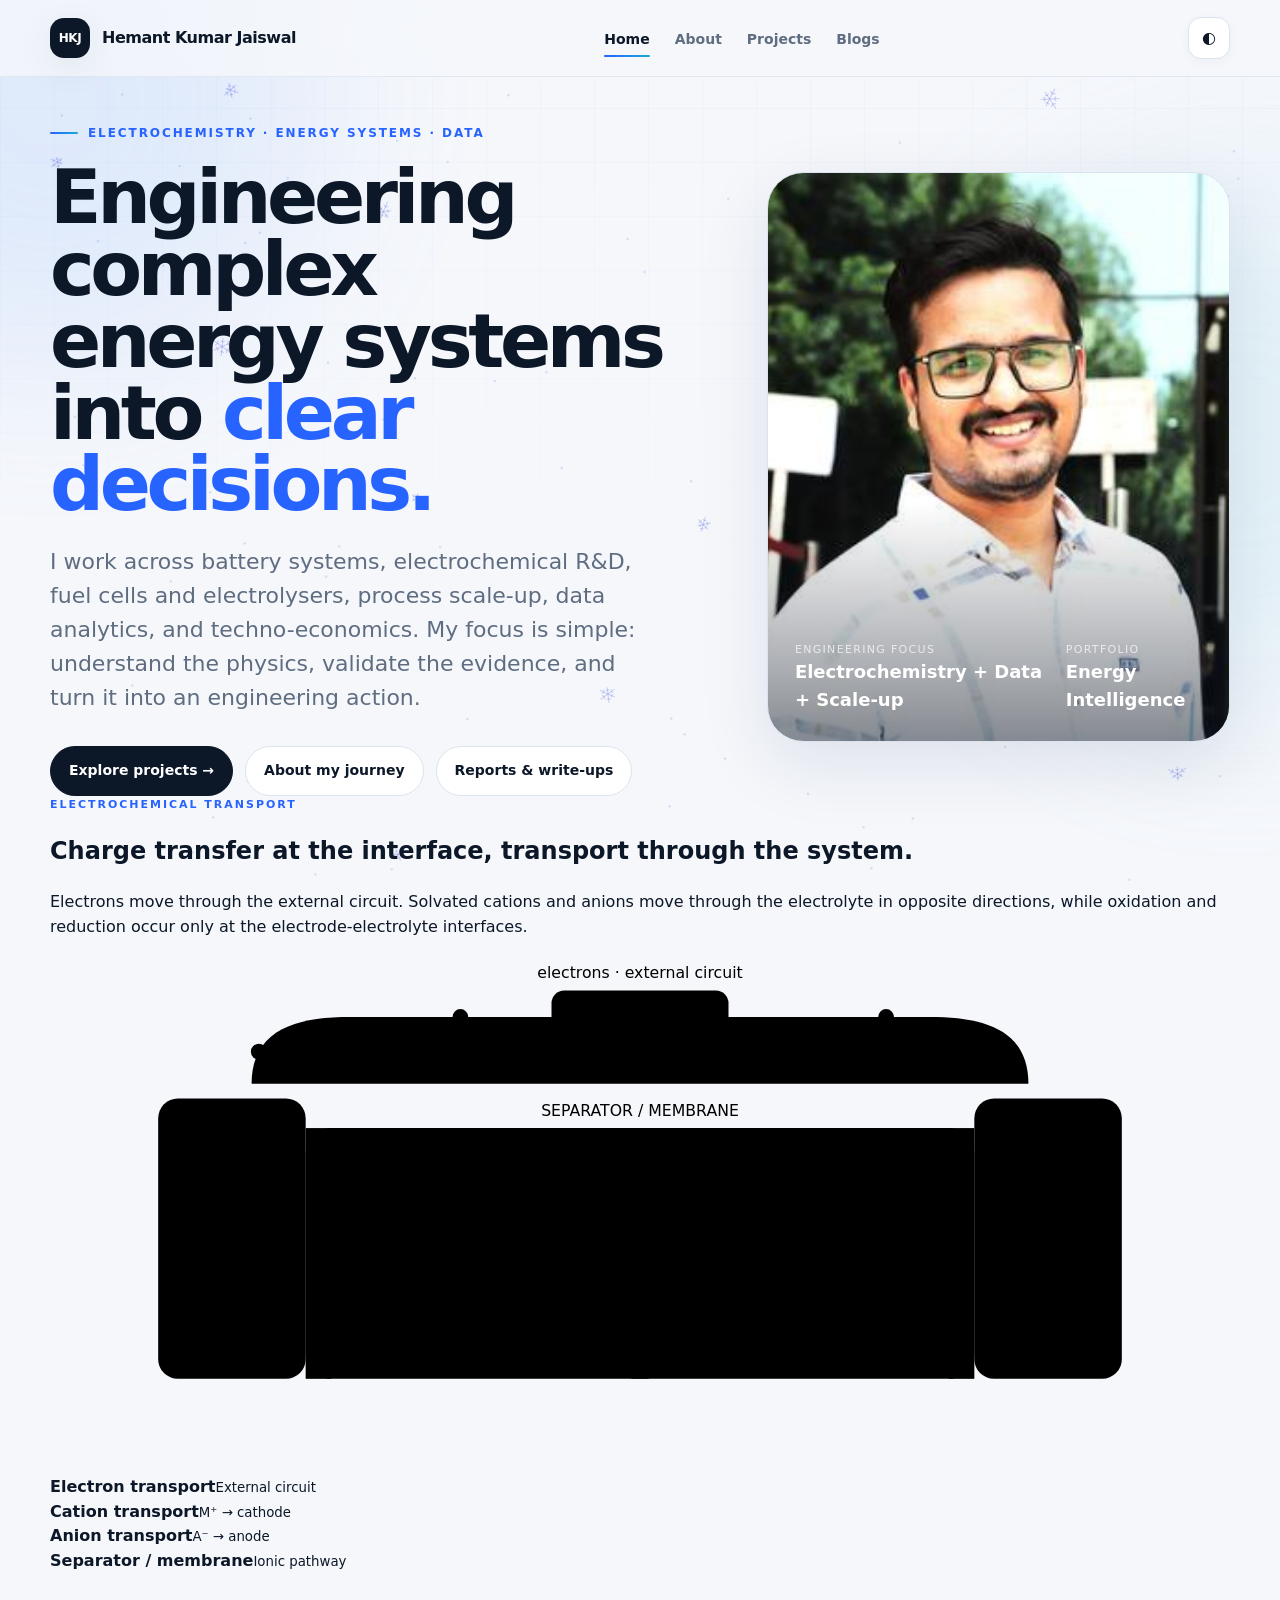
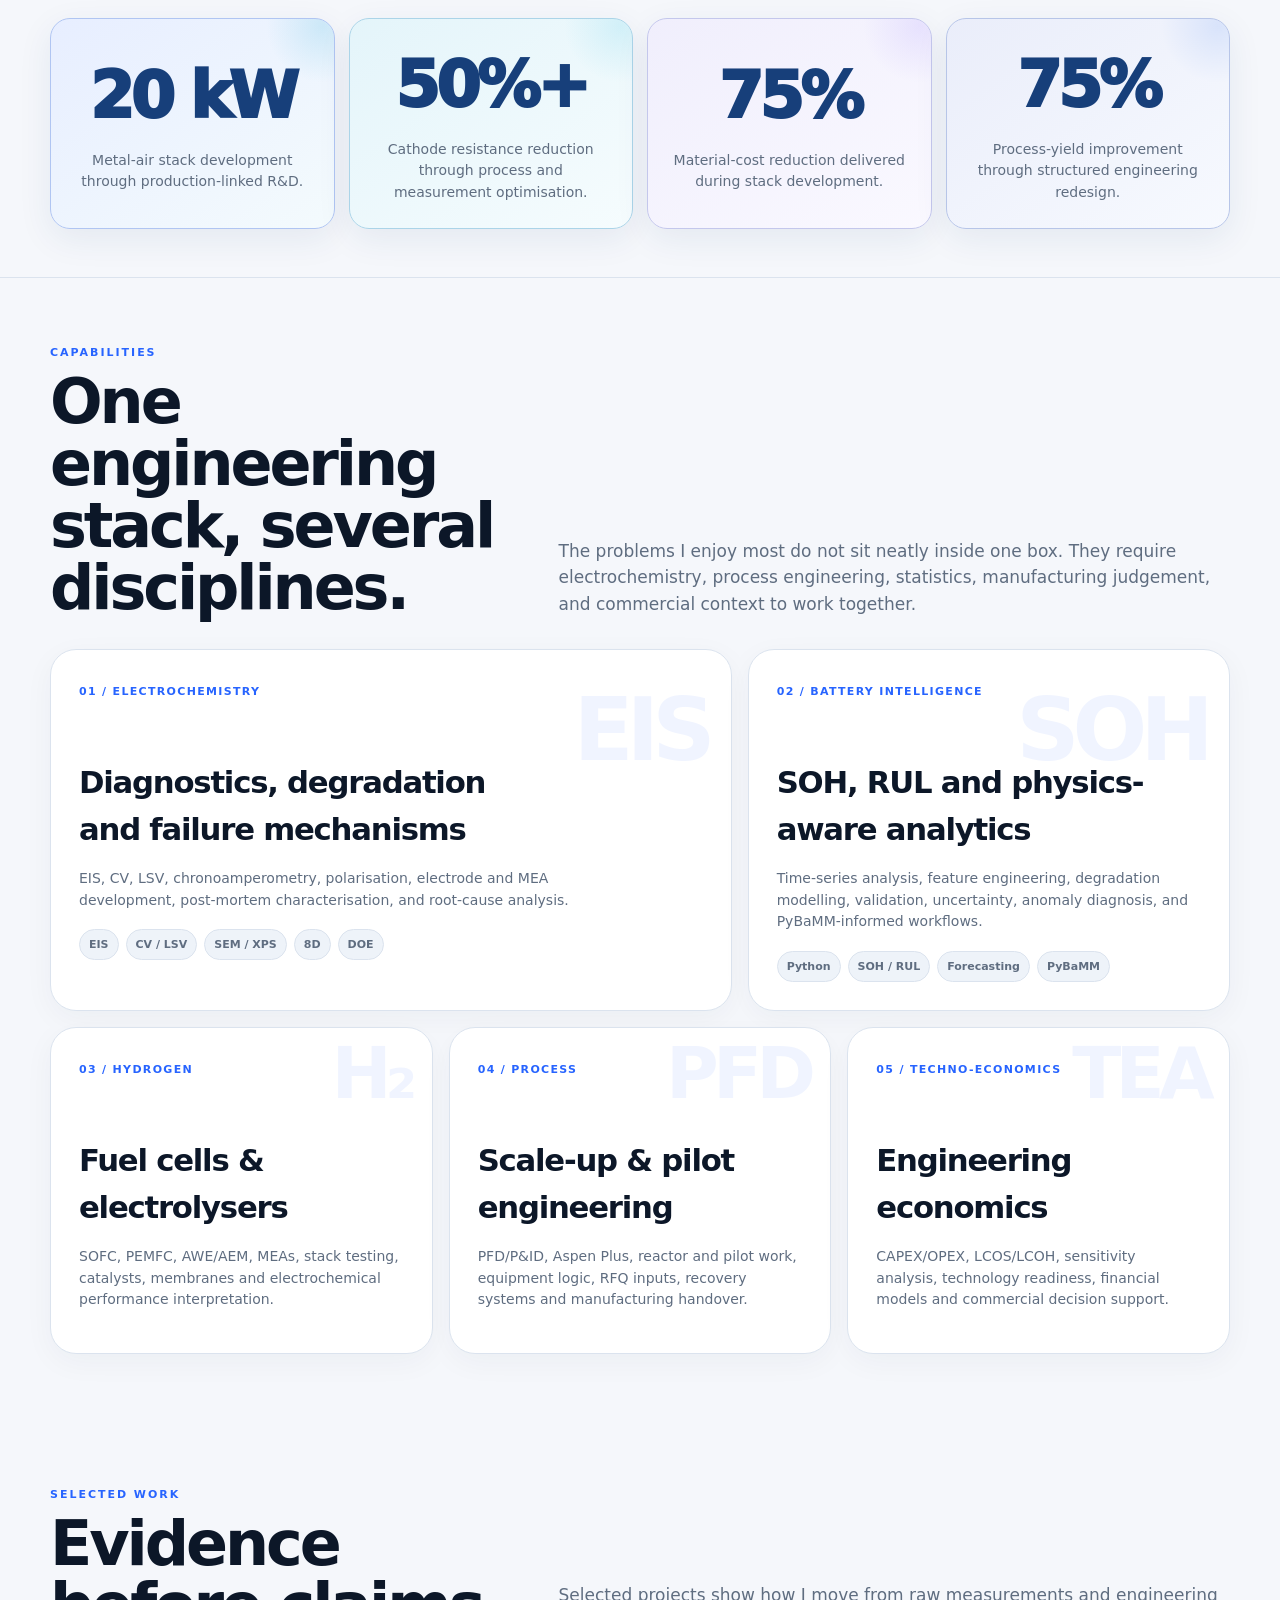
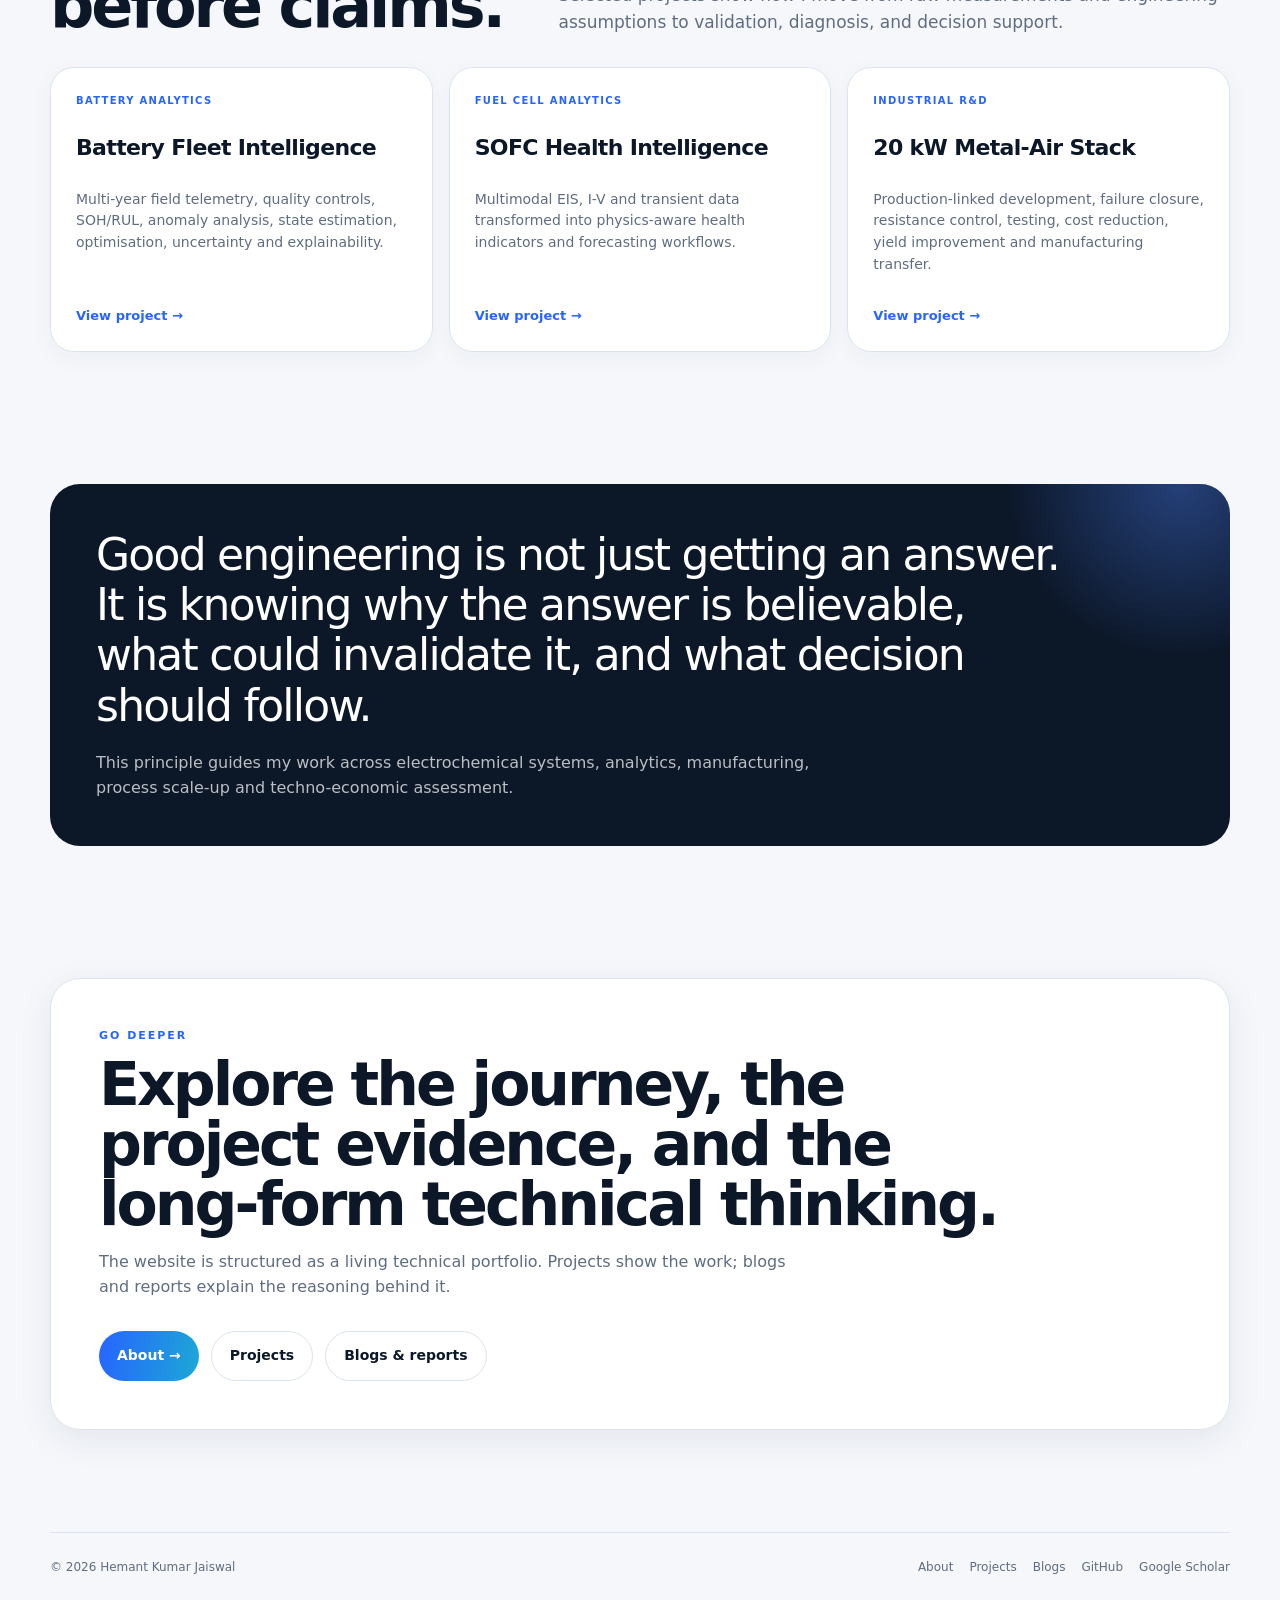
==== commit 996cd634: "Add dedicated animated electrochemical transport feature below hero" ====
--- a/index.html
+++ b/index.html
@@ -1,9 +1,161 @@
-<!doctype html><html lang="en"><head><meta charset="utf-8"><meta name="viewport" content="width=device-width,initial-scale=1"><meta name="theme-color" content="#f5f7fb"><meta name="description" content="Hemant Kumar Jaiswal - electrochemistry, battery analytics, energy systems, process scale-up and techno-economics."><title>Hemant Kumar Jaiswal | Electrochemistry & Energy Intelligence</title><link rel="stylesheet" href="assets/style.css?v=20260923-kpi3"></head><body>
+<!doctype html><html lang="en"><head><meta charset="utf-8"><meta name="viewport" content="width=device-width,initial-scale=1"><meta name="theme-color" content="#f5f7fb"><meta name="description" content="Hemant Kumar Jaiswal - electrochemistry, battery analytics, energy systems, process scale-up and techno-economics."><title>Hemant Kumar Jaiswal | Electrochemistry & Energy Intelligence</title><link rel="stylesheet" href="assets/style.css?v=20260923-electro2"></head><body>
 <div class="bg-grid"></div><div class="aurora a"></div><div class="aurora b"></div>
 <header class="nav-wrap"><div class="container nav"><a class="brand" href="index.html"><span class="brand-mark">HKJ</span><span>Hemant Kumar Jaiswal</span></a><nav class="nav-links"><a class="active" href="index.html">Home</a><a href="about.html">About</a><a href="projects.html">Projects</a><a href="blogs.html">Blogs</a></nav><div class="nav-actions"><button class="theme-btn" id="themeBtn" aria-label="Toggle theme">◐</button><button class="menu-btn" id="menuBtn" aria-label="Open menu">☰</button></div></div><nav class="container mobile-menu" id="mobileMenu"><a href="index.html">Home</a><a href="about.html">About</a><a href="projects.html">Projects</a><a href="blogs.html">Blogs</a></nav></header>
 <main>
 <section class="hero"><div class="container hero-grid"><div><div class="eyebrow">Electrochemistry · Energy systems · Data</div><h1>Engineering complex energy systems into <span class="accent">clear decisions.</span></h1><p class="hero-copy">I work across battery systems, electrochemical R&D, fuel cells and electrolysers, process scale-up, data analytics, and techno-economics. My focus is simple: understand the physics, validate the evidence, and turn it into an engineering action.</p><div class="actions"><a class="btn primary" href="projects.html">Explore projects →</a><a class="btn" href="about.html">About my journey</a><a class="btn" href="blogs.html">Reports & write-ups</a></div></div>
-<div class="hero-visual reveal"><div class="portrait-shell"><img src="assets/profile-hemant.jpg" alt="Hemant Kumar Jaiswal"><div class="scan"></div></div><div class="transport-flow" aria-label="Electron and ion current flow"><div class="wire-flow"><span class="electron-dot e1"></span><span class="electron-dot e2"></span><span class="electron-dot e3"></span></div><div class="electrolyte-flow"><span class="ion-dot c1">+</span><span class="ion-dot a1">−</span><span class="ion-dot c2">+</span><span class="ion-dot a2">−</span></div><div class="flow-caption"><span>e⁻ · wire</span><span>ions · electrolyte</span></div></div><div class="portrait-label"><div><span>Engineering focus</span><strong>Electrochemistry + Data + Scale-up</strong></div><div><span>Portfolio</span><strong>Energy Intelligence</strong></div></div></div></div>
+<div class="hero-visual reveal"><div class="portrait-shell"><img src="assets/profile-hemant.jpg" alt="Hemant Kumar Jaiswal"><div class="scan"></div></div><div class="portrait-label"><div><span>Engineering focus</span><strong>Electrochemistry + Data + Scale-up</strong></div><div><span>Portfolio</span><strong>Energy Intelligence</strong></div></div></div></div>
+
+<div class="container electro-feature reveal" aria-label="Animated electrochemical transport system">
+  <div class="electro-feature-head">
+    <div>
+      <div class="kicker">Electrochemical transport</div>
+      <h2>Charge transfer at the interface, transport through the system.</h2>
+    </div>
+    <p>Electrons move through the external circuit. Solvated cations and anions move through the electrolyte in opposite directions, while oxidation and reduction occur only at the electrode-electrolyte interfaces.</p>
+  </div>
+
+  <div class="electro-stage">
+    <svg class="electro-svg" viewBox="0 0 1200 520" role="img" aria-label="Animated electrochemical cell with electron, cation, and anion transport">
+      <defs>
+        <linearGradient id="electrolyteGrad" x1="0" x2="1">
+          <stop offset="0%" stop-color="#0b6ea8" stop-opacity=".68"/>
+          <stop offset="50%" stop-color="#1f8acb" stop-opacity=".80"/>
+          <stop offset="100%" stop-color="#0b6ea8" stop-opacity=".68"/>
+        </linearGradient>
+        <linearGradient id="anodeGlow" x1="0" x2="1">
+          <stop offset="0%" stop-color="#ffb13b" stop-opacity=".08"/>
+          <stop offset="100%" stop-color="#ffb13b" stop-opacity=".95"/>
+        </linearGradient>
+        <linearGradient id="cathodeGlow" x1="0" x2="1">
+          <stop offset="0%" stop-color="#55c9ff" stop-opacity=".95"/>
+          <stop offset="100%" stop-color="#55c9ff" stop-opacity=".08"/>
+        </linearGradient>
+        <filter id="glowBlue"><feGaussianBlur stdDeviation="5" result="b"/><feMerge><feMergeNode in="b"/><feMergeNode in="SourceGraphic"/></feMerge></filter>
+        <filter id="glowGold"><feGaussianBlur stdDeviation="5" result="b"/><feMerge><feMergeNode in="b"/><feMergeNode in="SourceGraphic"/></feMerge></filter>
+        <filter id="glowViolet"><feGaussianBlur stdDeviation="5" result="b"/><feMerge><feMergeNode in="b"/><feMergeNode in="SourceGraphic"/></feMerge></filter>
+        <path id="electronPath" d="M205 130 C205 75 250 62 305 62 H895 C950 62 995 75 995 130"/>
+        <path id="cationPath" d="M310 300 H890"/>
+        <path id="anionPath" d="M890 390 H310"/>
+      </defs>
+
+      <!-- External circuit -->
+      <path d="M205 130 C205 75 250 62 305 62 H895 C950 62 995 75 995 130" class="ef-wire"/>
+      <rect x="510" y="35" width="180" height="58" rx="13" class="ef-load"/>
+      <text x="600" y="59" text-anchor="middle" class="ef-load-title">EXTERNAL LOAD</text>
+      <text x="600" y="77" text-anchor="middle" class="ef-load-sub">electron pathway</text>
+      <text x="600" y="22" text-anchor="middle" class="ef-top-label">electrons · external circuit</text>
+
+      <!-- Electrodes -->
+      <rect x="110" y="145" width="150" height="285" rx="20" class="ef-electrode ef-anode"/>
+      <rect x="940" y="145" width="150" height="285" rx="20" class="ef-electrode ef-cathode"/>
+      <text x="185" y="255" text-anchor="middle" class="ef-electrode-title">ANODE</text>
+      <text x="185" y="280" text-anchor="middle" class="ef-electrode-sub">Oxidation</text>
+      <text x="1015" y="255" text-anchor="middle" class="ef-electrode-title">CATHODE</text>
+      <text x="1015" y="280" text-anchor="middle" class="ef-electrode-sub">Reduction</text>
+
+      <!-- Electrolyte chamber -->
+      <rect x="260" y="175" width="680" height="255" rx="26" class="ef-electrolyte"/>
+      <rect x="260" y="175" width="26" height="255" class="ef-interface ef-interface-anode"/>
+      <rect x="914" y="175" width="26" height="255" class="ef-interface ef-interface-cathode"/>
+      <rect x="585" y="175" width="30" height="255" rx="8" class="ef-separator"/>
+      <text x="600" y="163" text-anchor="middle" class="ef-separator-label">SEPARATOR / MEMBRANE</text>
+
+      <!-- Interface reactions -->
+      <g class="ef-reaction ef-reaction-left">
+        <text x="282" y="215" class="ef-reaction-title">M → M⁺ + e⁻</text>
+        <text x="282" y="235" class="ef-reaction-sub">oxidation at interface</text>
+      </g>
+      <g class="ef-reaction ef-reaction-right">
+        <text x="918" y="215" text-anchor="end" class="ef-reaction-title">M⁺ + e⁻ → M</text>
+        <text x="918" y="235" text-anchor="end" class="ef-reaction-sub">reduction at interface</text>
+      </g>
+
+      <!-- Solvent background -->
+      <g class="ef-solvent">
+        <circle cx="300" cy="205" r="3"/><circle cx="437" cy="288" r="4"/><circle cx="574" cy="371" r="5"/><circle cx="711" cy="264" r="6"/><circle cx="848" cy="347" r="3"/><circle cx="400" cy="240" r="4"/><circle cx="537" cy="323" r="5"/><circle cx="674" cy="216" r="6"/><circle cx="811" cy="299" r="3"/><circle cx="363" cy="382" r="4"/><circle cx="500" cy="275" r="5"/><circle cx="637" cy="358" r="6"/><circle cx="774" cy="251" r="3"/><circle cx="326" cy="334" r="4"/><circle cx="463" cy="227" r="5"/><circle cx="600" cy="310" r="6"/><circle cx="737" cy="393" r="3"/><circle cx="874" cy="286" r="4"/><circle cx="426" cy="369" r="5"/><circle cx="563" cy="262" r="6"/><circle cx="700" cy="345" r="3"/><circle cx="837" cy="238" r="4"/><circle cx="389" cy="321" r="5"/><circle cx="526" cy="214" r="6"/><circle cx="663" cy="297" r="3"/><circle cx="800" cy="380" r="4"/><circle cx="352" cy="273" r="5"/><circle cx="489" cy="356" r="6"/><circle cx="626" cy="249" r="3"/><circle cx="763" cy="332" r="4"/><circle cx="315" cy="225" r="5"/><circle cx="452" cy="308" r="6"/><circle cx="589" cy="391" r="3"/><circle cx="726" cy="284" r="4"/><circle cx="863" cy="367" r="5"/><circle cx="415" cy="260" r="6"/><circle cx="552" cy="343" r="3"/><circle cx="689" cy="236" r="4"/><circle cx="826" cy="319" r="5"/><circle cx="378" cy="212" r="6"/><circle cx="515" cy="295" r="3"/><circle cx="652" cy="378" r="4"/><circle cx="789" cy="271" r="5"/><circle cx="341" cy="354" r="6"/><circle cx="478" cy="247" r="3"/><circle cx="615" cy="330" r="4"/>
+      </g>
+
+      <!-- Electron packets -->
+      <g class="ef-electron-packets">
+        <circle r="8" class="ef-electron"><animateMotion dur="6.4s" begin="0s" repeatCount="indefinite"><mpath href="#electronPath"/></animateMotion></circle><circle r="8" class="ef-electron"><animateMotion dur="6.4s" begin="-1.6s" repeatCount="indefinite"><mpath href="#electronPath"/></animateMotion></circle><circle r="8" class="ef-electron"><animateMotion dur="6.4s" begin="-3.2s" repeatCount="indefinite"><mpath href="#electronPath"/></animateMotion></circle><circle r="8" class="ef-electron"><animateMotion dur="6.4s" begin="-4.8s" repeatCount="indefinite"><mpath href="#electronPath"/></animateMotion></circle>
+      </g>
+
+      <!-- Cations, same apparent linear speed as electrons -->
+      <g class="ef-cations">
+        
+        <g class="ef-ion-group">
+          <circle r="20" class="ef-solvation ef-solvation-cation"/>
+          <circle r="12" class="ef-cation"/>
+          <text text-anchor="middle" dy="4" class="ef-ion-text ef-ion-text-cation">M⁺</text>
+          <animateMotion dur="4.4s" begin="0s" repeatCount="indefinite"><mpath href="#cationPath"/></animateMotion>
+        </g>
+        <g class="ef-ion-group">
+          <circle r="20" class="ef-solvation ef-solvation-cation"/>
+          <circle r="12" class="ef-cation"/>
+          <text text-anchor="middle" dy="4" class="ef-ion-text ef-ion-text-cation">M⁺</text>
+          <animateMotion dur="4.4s" begin="-1.1s" repeatCount="indefinite"><mpath href="#cationPath"/></animateMotion>
+        </g>
+        <g class="ef-ion-group">
+          <circle r="20" class="ef-solvation ef-solvation-cation"/>
+          <circle r="12" class="ef-cation"/>
+          <text text-anchor="middle" dy="4" class="ef-ion-text ef-ion-text-cation">M⁺</text>
+          <animateMotion dur="4.4s" begin="-2.2s" repeatCount="indefinite"><mpath href="#cationPath"/></animateMotion>
+        </g>
+        <g class="ef-ion-group">
+          <circle r="20" class="ef-solvation ef-solvation-cation"/>
+          <circle r="12" class="ef-cation"/>
+          <text text-anchor="middle" dy="4" class="ef-ion-text ef-ion-text-cation">M⁺</text>
+          <animateMotion dur="4.4s" begin="-3.3s" repeatCount="indefinite"><mpath href="#cationPath"/></animateMotion>
+        </g>
+      </g>
+
+      <!-- Anions, same apparent linear speed as cations -->
+      <g class="ef-anions">
+        
+        <g class="ef-ion-group">
+          <circle r="20" class="ef-solvation ef-solvation-anion"/>
+          <circle r="12" class="ef-anion"/>
+          <text text-anchor="middle" dy="4" class="ef-ion-text ef-ion-text-anion">A⁻</text>
+          <animateMotion dur="4.4s" begin="0s" repeatCount="indefinite"><mpath href="#anionPath"/></animateMotion>
+        </g>
+        <g class="ef-ion-group">
+          <circle r="20" class="ef-solvation ef-solvation-anion"/>
+          <circle r="12" class="ef-anion"/>
+          <text text-anchor="middle" dy="4" class="ef-ion-text ef-ion-text-anion">A⁻</text>
+          <animateMotion dur="4.4s" begin="-1.1s" repeatCount="indefinite"><mpath href="#anionPath"/></animateMotion>
+        </g>
+        <g class="ef-ion-group">
+          <circle r="20" class="ef-solvation ef-solvation-anion"/>
+          <circle r="12" class="ef-anion"/>
+          <text text-anchor="middle" dy="4" class="ef-ion-text ef-ion-text-anion">A⁻</text>
+          <animateMotion dur="4.4s" begin="-2.2s" repeatCount="indefinite"><mpath href="#anionPath"/></animateMotion>
+        </g>
+        <g class="ef-ion-group">
+          <circle r="20" class="ef-solvation ef-solvation-anion"/>
+          <circle r="12" class="ef-anion"/>
+          <text text-anchor="middle" dy="4" class="ef-ion-text ef-ion-text-anion">A⁻</text>
+          <animateMotion dur="4.4s" begin="-3.3s" repeatCount="indefinite"><mpath href="#anionPath"/></animateMotion>
+        </g>
+      </g>
+
+      <!-- Direction labels -->
+      <text x="600" y="278" text-anchor="middle" class="ef-flow-label">M⁺ cations → cathode</text>
+      <text x="600" y="420" text-anchor="middle" class="ef-flow-label">A⁻ anions → anode</text>
+
+      <!-- Interface pulse markers -->
+      <circle cx="274" cy="300" r="10" class="ef-interface-pulse ef-pulse-left"/>
+      <circle cx="926" cy="300" r="10" class="ef-interface-pulse ef-pulse-right"/>
+    </svg>
+
+    <div class="electro-legend">
+      <div><span class="legend-dot electron"></span><strong>Electron transport</strong><small>External circuit</small></div>
+      <div><span class="legend-dot cation"></span><strong>Cation transport</strong><small>M⁺ → cathode</small></div>
+      <div><span class="legend-dot anion"></span><strong>Anion transport</strong><small>A⁻ → anode</small></div>
+      <div><span class="legend-dot separator"></span><strong>Separator / membrane</strong><small>Ionic pathway</small></div>
+    </div>
+  </div>
+</div>
+
 <div class="container signal-row"><div class="signal reveal"><strong><span class="kpi-number" data-count="20" data-suffix=" kW" style="font-size:64px!important;font-weight:950!important;line-height:.9!important;letter-spacing:-.06em!important;color:#173f7a!important;text-align:center!important;">0</span></strong><span>Metal-air stack development through production-linked R&D.</span></div><div class="signal reveal"><strong><span class="kpi-number" data-count="50" data-suffix="%+" style="font-size:64px!important;font-weight:950!important;line-height:.9!important;letter-spacing:-.06em!important;color:#173f7a!important;text-align:center!important;">0</span></strong><span>Cathode resistance reduction through process and measurement optimisation.</span></div><div class="signal reveal"><strong><span class="kpi-number" data-count="75" data-suffix="%" style="font-size:64px!important;font-weight:950!important;line-height:.9!important;letter-spacing:-.06em!important;color:#173f7a!important;text-align:center!important;">0</span></strong><span>Material-cost reduction delivered during stack development.</span></div><div class="signal reveal"><strong><span class="kpi-number" data-count="75" data-suffix="%" style="font-size:64px!important;font-weight:950!important;line-height:.9!important;letter-spacing:-.06em!important;color:#173f7a!important;text-align:center!important;">0</span></strong><span>Process-yield improvement through structured engineering redesign.</span></div></div></section>
 
 <section class="section section-line"><div class="container"><div class="section-head"><div><div class="kicker">Capabilities</div><h2 class="section-title">One engineering stack, several disciplines.</h2></div><p class="section-copy">The problems I enjoy most do not sit neatly inside one box. They require electrochemistry, process engineering, statistics, manufacturing judgement, and commercial context to work together.</p></div>
--- a/assets/style.css
+++ b/assets/style.css
@@ -300,3 +300,51 @@
   }
 }
 /* KPI NUMBER OVERRIDE END */
+
+/* FINAL KPI FORCE START */
+.signal-row .signal{
+  min-height:188px;
+  padding:28px 24px 25px;
+  align-items:center;
+  justify-content:center;
+}
+.signal-row .signal strong{
+  display:flex!important;
+  width:100%!important;
+  min-height:78px!important;
+  align-items:center!important;
+  justify-content:center!important;
+  margin:0 0 14px!important;
+}
+.signal-row .signal strong .kpi-number{
+  display:inline-block!important;
+  font-size:64px!important;
+  font-weight:950!important;
+  line-height:.9!important;
+  letter-spacing:-.06em!important;
+  color:#173f7a!important;
+  text-align:center!important;
+}
+.signal-row .signal>span{
+  max-width:250px;
+  margin:0 auto;
+  font-size:14px!important;
+  line-height:1.52!important;
+  text-align:center!important;
+}
+html[data-theme="dark"] .signal-row .signal strong .kpi-number{
+  color:#88afff!important;
+}
+@media(min-width:1500px){
+  .signal-row .signal strong .kpi-number{font-size:68px!important}
+}
+@media(max-width:980px){
+  .signal-row .signal{min-height:166px}
+  .signal-row .signal strong .kpi-number{font-size:52px!important}
+}
+@media(max-width:650px){
+  .signal-row .signal{min-height:150px;padding:21px 18px}
+  .signal-row .signal strong{min-height:58px!important;margin-bottom:10px!important}
+  .signal-row .signal strong .kpi-number{font-size:44px!important}
+}
+/* FINAL KPI FORCE END */
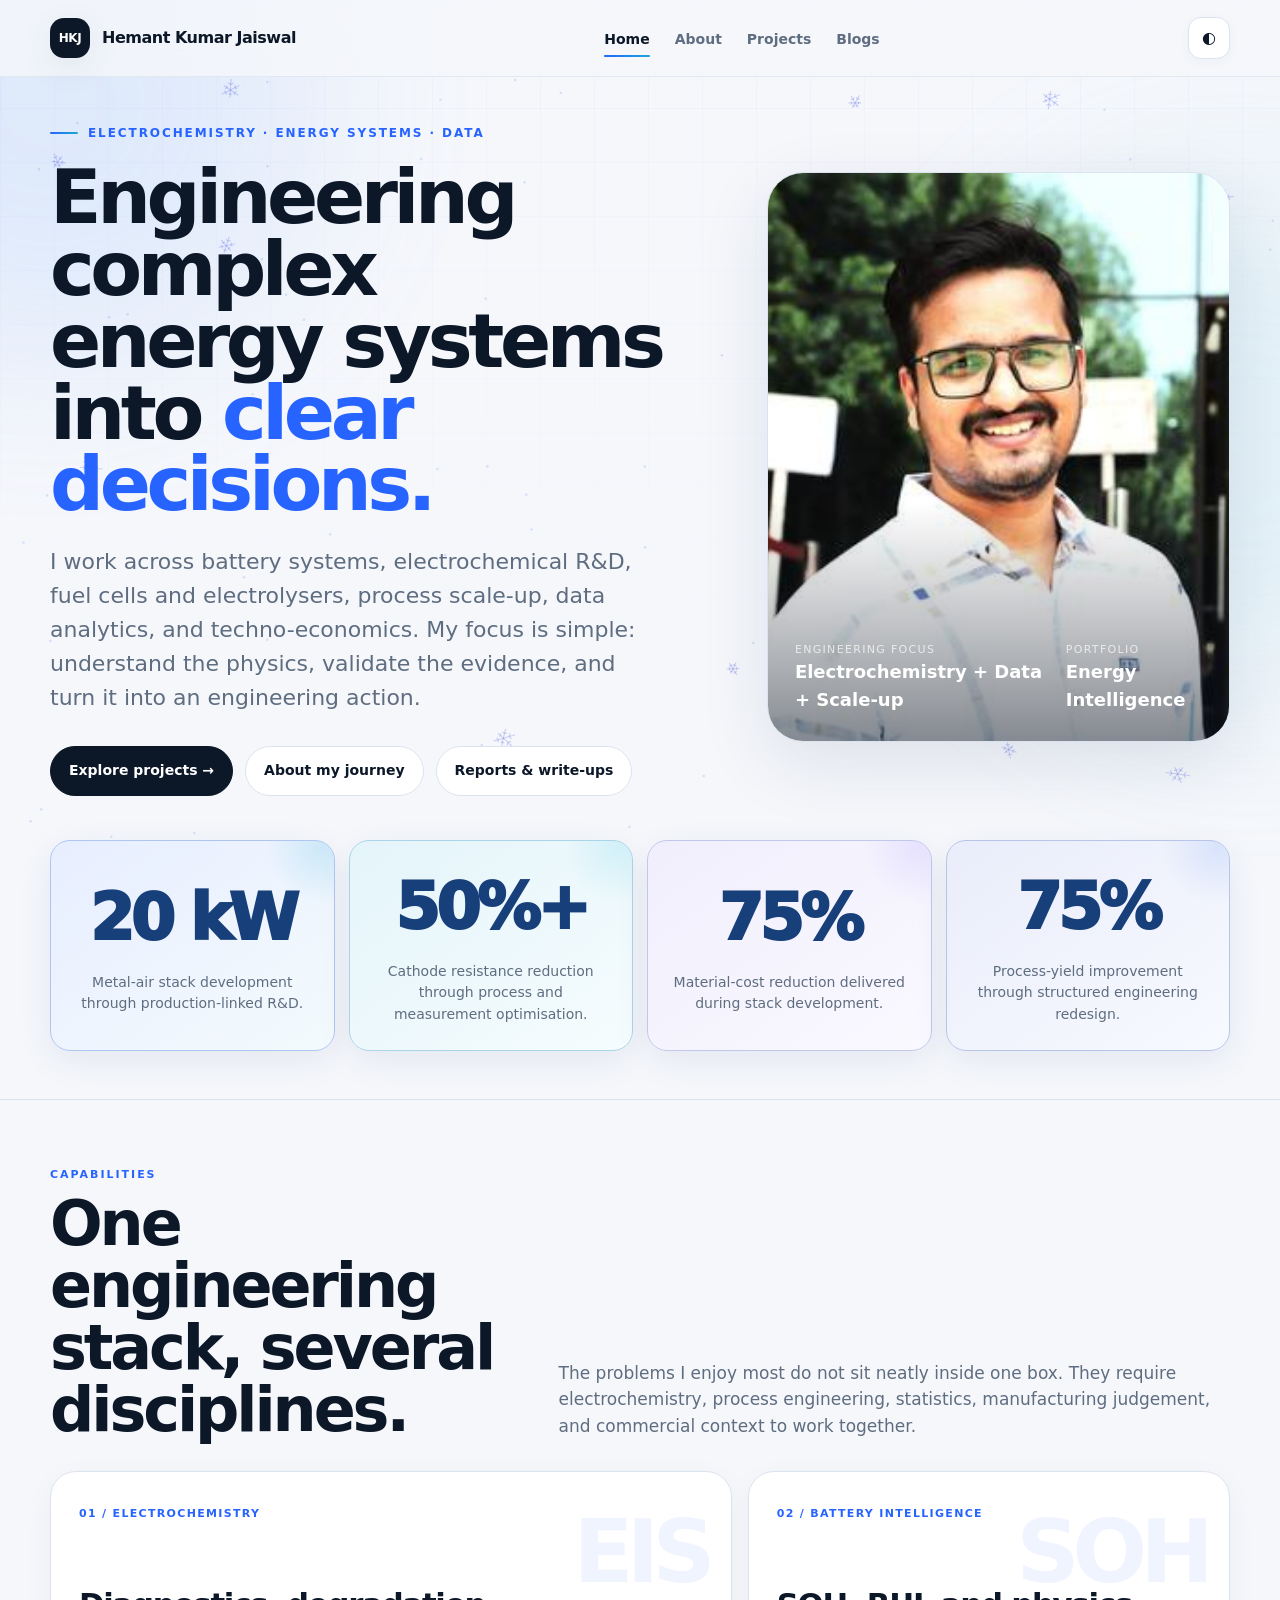
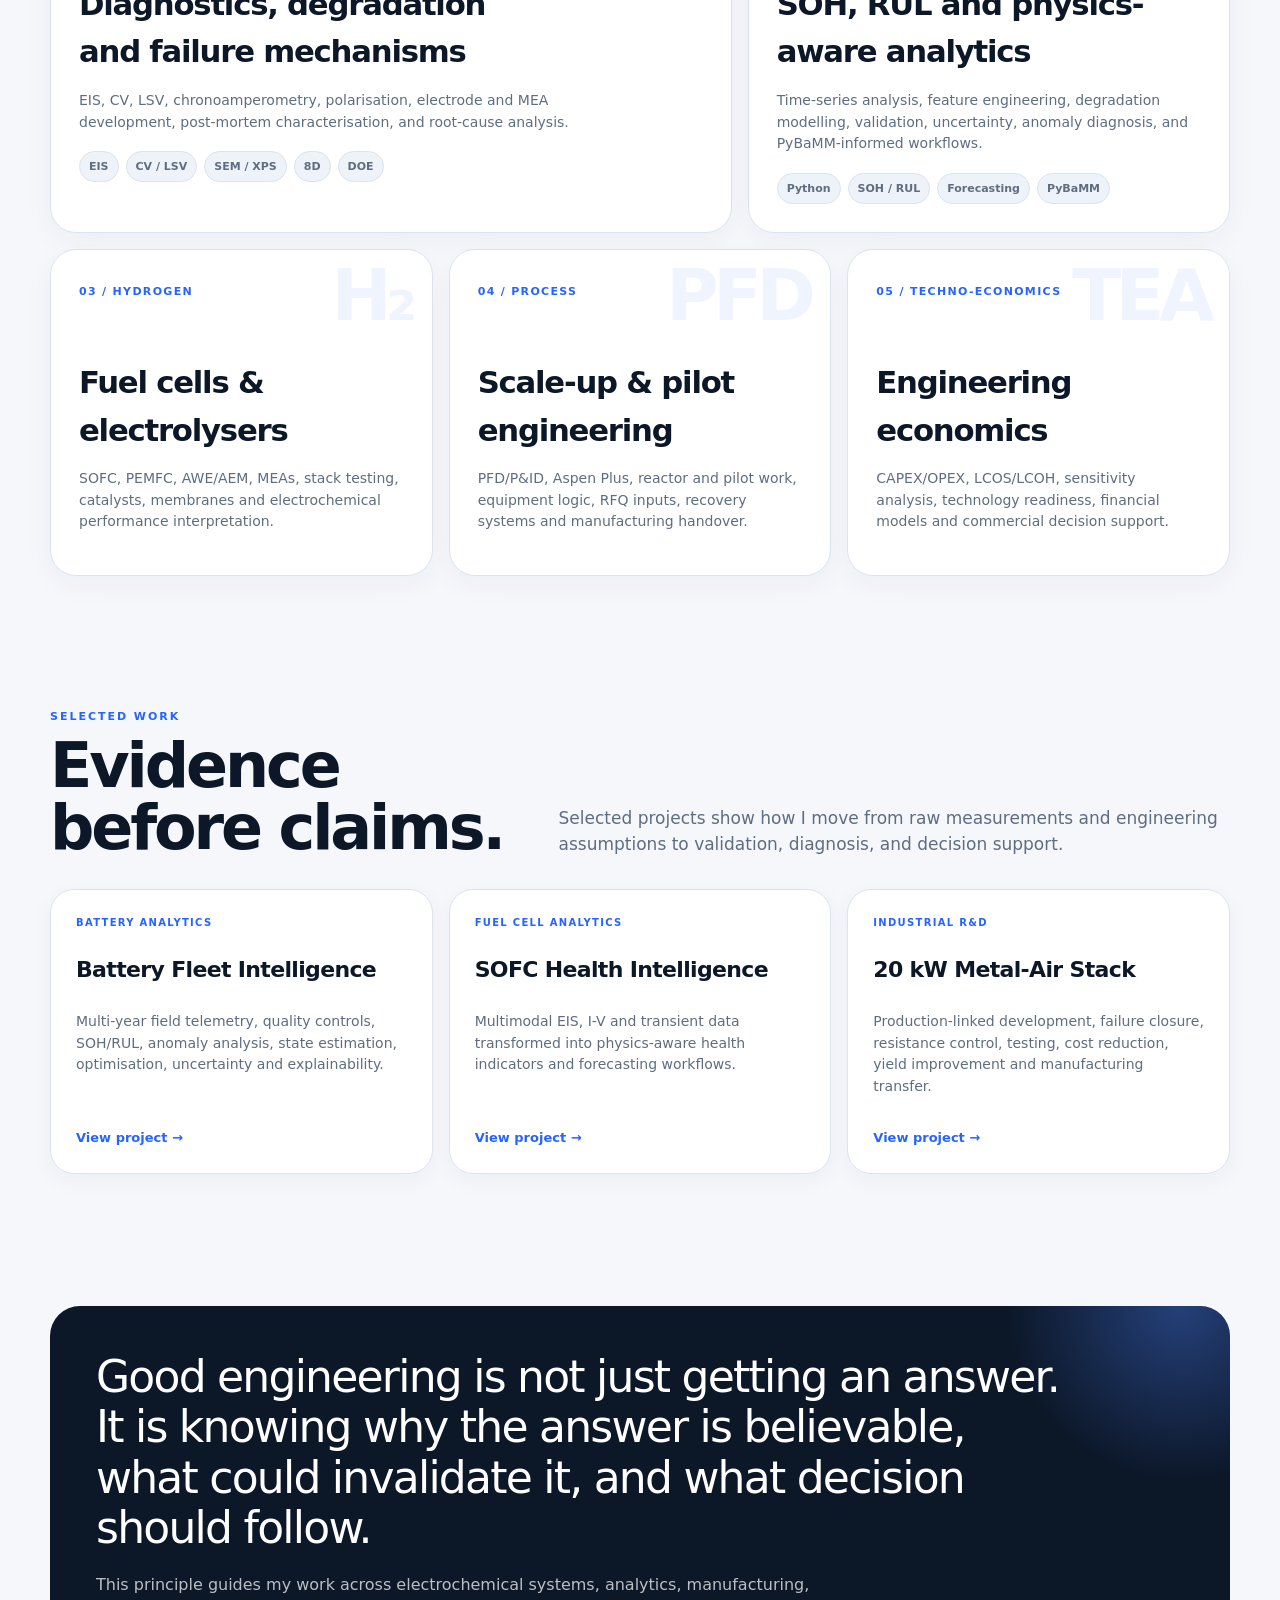
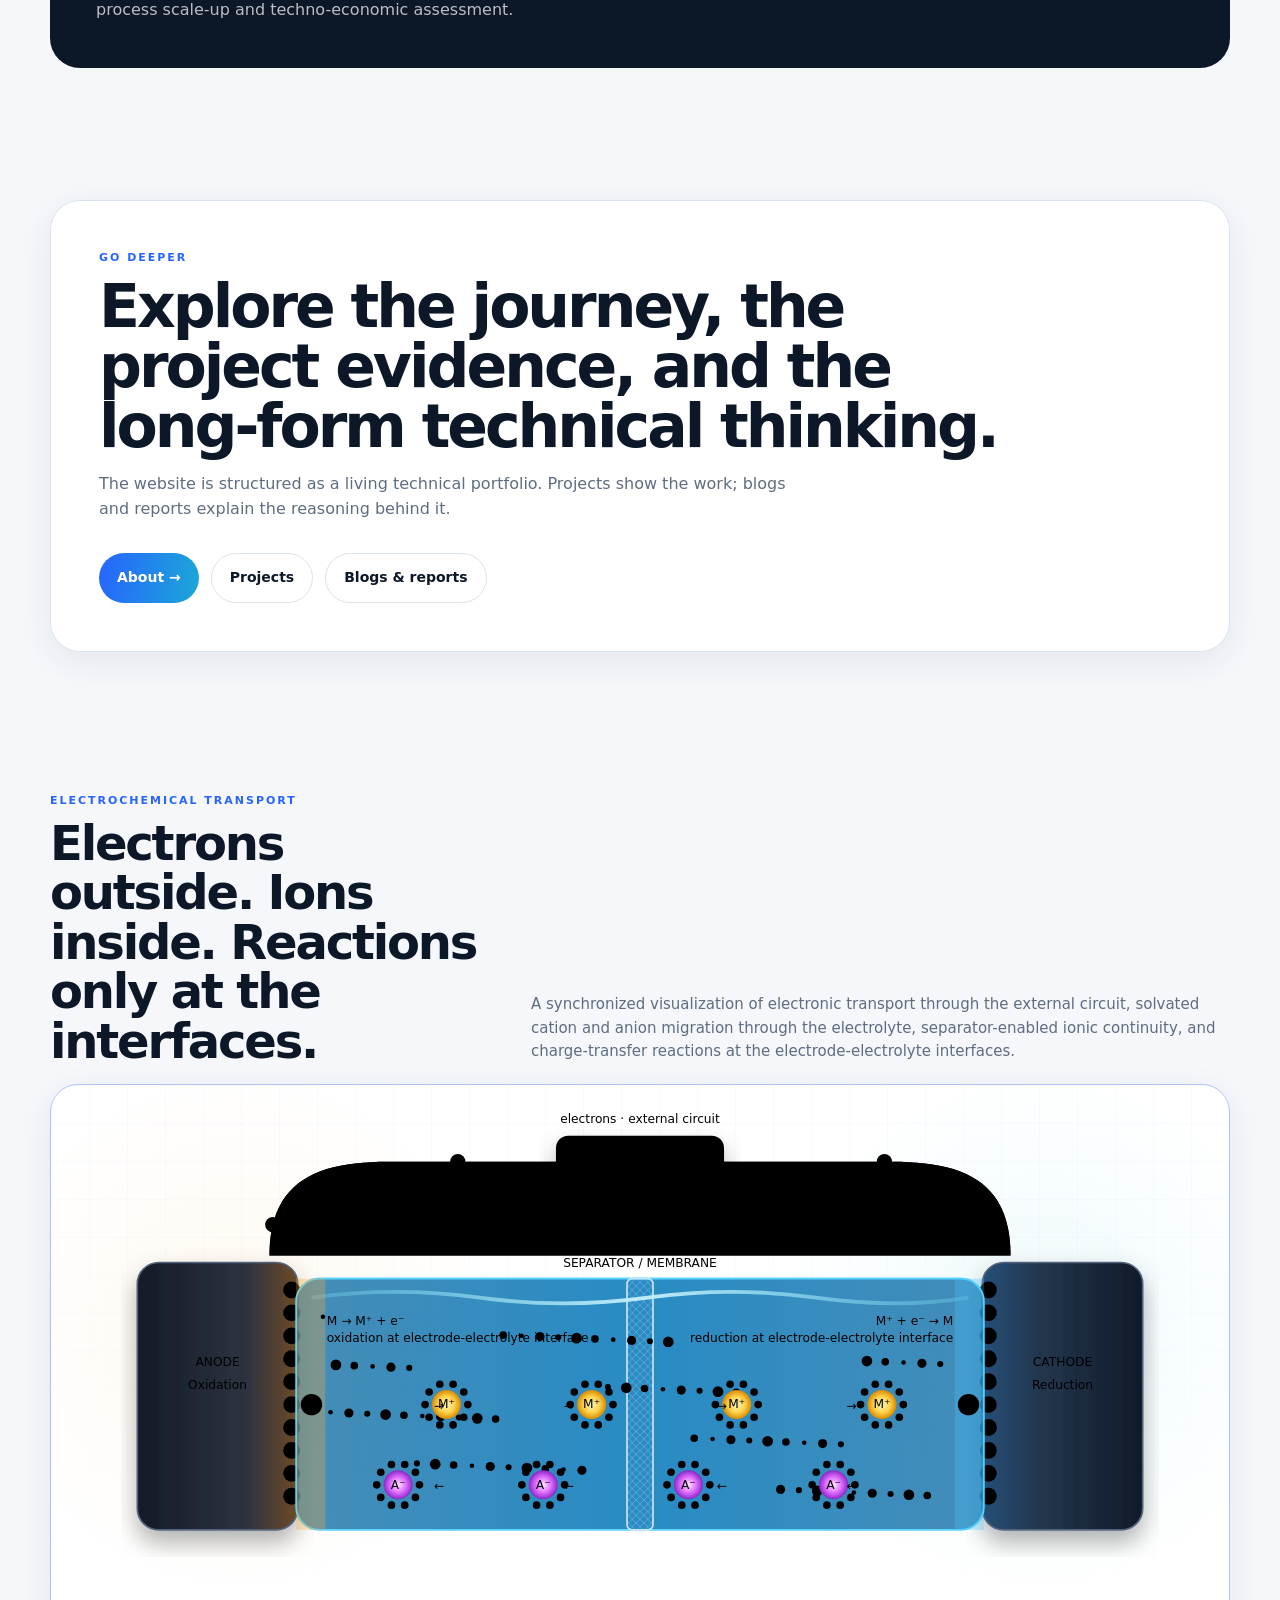
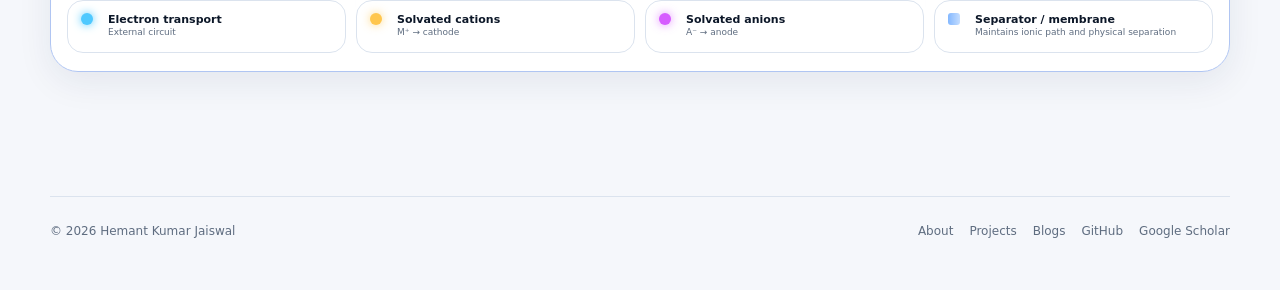
==== commit 8966f1c7: "Move locked electrochemical animation to bottom above footer" ====
--- a/index.html
+++ b/index.html
@@ -1,160 +1,9 @@
-<!doctype html><html lang="en"><head><meta charset="utf-8"><meta name="viewport" content="width=device-width,initial-scale=1"><meta name="theme-color" content="#f5f7fb"><meta name="description" content="Hemant Kumar Jaiswal - electrochemistry, battery analytics, energy systems, process scale-up and techno-economics."><title>Hemant Kumar Jaiswal | Electrochemistry & Energy Intelligence</title><link rel="stylesheet" href="assets/style.css?v=20260923-electro2"></head><body>
+<!doctype html><html lang="en"><head><meta charset="utf-8"><meta name="viewport" content="width=device-width,initial-scale=1"><meta name="theme-color" content="#f5f7fb"><meta name="description" content="Hemant Kumar Jaiswal - electrochemistry, battery analytics, energy systems, process scale-up and techno-economics."><title>Hemant Kumar Jaiswal | Electrochemistry & Energy Intelligence</title><link rel="stylesheet" href="assets/style.css?v=20260923-electro3"></head><body>
 <div class="bg-grid"></div><div class="aurora a"></div><div class="aurora b"></div>
 <header class="nav-wrap"><div class="container nav"><a class="brand" href="index.html"><span class="brand-mark">HKJ</span><span>Hemant Kumar Jaiswal</span></a><nav class="nav-links"><a class="active" href="index.html">Home</a><a href="about.html">About</a><a href="projects.html">Projects</a><a href="blogs.html">Blogs</a></nav><div class="nav-actions"><button class="theme-btn" id="themeBtn" aria-label="Toggle theme">◐</button><button class="menu-btn" id="menuBtn" aria-label="Open menu">☰</button></div></div><nav class="container mobile-menu" id="mobileMenu"><a href="index.html">Home</a><a href="about.html">About</a><a href="projects.html">Projects</a><a href="blogs.html">Blogs</a></nav></header>
 <main>
 <section class="hero"><div class="container hero-grid"><div><div class="eyebrow">Electrochemistry · Energy systems · Data</div><h1>Engineering complex energy systems into <span class="accent">clear decisions.</span></h1><p class="hero-copy">I work across battery systems, electrochemical R&D, fuel cells and electrolysers, process scale-up, data analytics, and techno-economics. My focus is simple: understand the physics, validate the evidence, and turn it into an engineering action.</p><div class="actions"><a class="btn primary" href="projects.html">Explore projects →</a><a class="btn" href="about.html">About my journey</a><a class="btn" href="blogs.html">Reports & write-ups</a></div></div>
 <div class="hero-visual reveal"><div class="portrait-shell"><img src="assets/profile-hemant.jpg" alt="Hemant Kumar Jaiswal"><div class="scan"></div></div><div class="portrait-label"><div><span>Engineering focus</span><strong>Electrochemistry + Data + Scale-up</strong></div><div><span>Portfolio</span><strong>Energy Intelligence</strong></div></div></div></div>
-
-<div class="container electro-feature reveal" aria-label="Animated electrochemical transport system">
-  <div class="electro-feature-head">
-    <div>
-      <div class="kicker">Electrochemical transport</div>
-      <h2>Charge transfer at the interface, transport through the system.</h2>
-    </div>
-    <p>Electrons move through the external circuit. Solvated cations and anions move through the electrolyte in opposite directions, while oxidation and reduction occur only at the electrode-electrolyte interfaces.</p>
-  </div>
-
-  <div class="electro-stage">
-    <svg class="electro-svg" viewBox="0 0 1200 520" role="img" aria-label="Animated electrochemical cell with electron, cation, and anion transport">
-      <defs>
-        <linearGradient id="electrolyteGrad" x1="0" x2="1">
-          <stop offset="0%" stop-color="#0b6ea8" stop-opacity=".68"/>
-          <stop offset="50%" stop-color="#1f8acb" stop-opacity=".80"/>
-          <stop offset="100%" stop-color="#0b6ea8" stop-opacity=".68"/>
-        </linearGradient>
-        <linearGradient id="anodeGlow" x1="0" x2="1">
-          <stop offset="0%" stop-color="#ffb13b" stop-opacity=".08"/>
-          <stop offset="100%" stop-color="#ffb13b" stop-opacity=".95"/>
-        </linearGradient>
-        <linearGradient id="cathodeGlow" x1="0" x2="1">
-          <stop offset="0%" stop-color="#55c9ff" stop-opacity=".95"/>
-          <stop offset="100%" stop-color="#55c9ff" stop-opacity=".08"/>
-        </linearGradient>
-        <filter id="glowBlue"><feGaussianBlur stdDeviation="5" result="b"/><feMerge><feMergeNode in="b"/><feMergeNode in="SourceGraphic"/></feMerge></filter>
-        <filter id="glowGold"><feGaussianBlur stdDeviation="5" result="b"/><feMerge><feMergeNode in="b"/><feMergeNode in="SourceGraphic"/></feMerge></filter>
-        <filter id="glowViolet"><feGaussianBlur stdDeviation="5" result="b"/><feMerge><feMergeNode in="b"/><feMergeNode in="SourceGraphic"/></feMerge></filter>
-        <path id="electronPath" d="M205 130 C205 75 250 62 305 62 H895 C950 62 995 75 995 130"/>
-        <path id="cationPath" d="M310 300 H890"/>
-        <path id="anionPath" d="M890 390 H310"/>
-      </defs>
-
-      <!-- External circuit -->
-      <path d="M205 130 C205 75 250 62 305 62 H895 C950 62 995 75 995 130" class="ef-wire"/>
-      <rect x="510" y="35" width="180" height="58" rx="13" class="ef-load"/>
-      <text x="600" y="59" text-anchor="middle" class="ef-load-title">EXTERNAL LOAD</text>
-      <text x="600" y="77" text-anchor="middle" class="ef-load-sub">electron pathway</text>
-      <text x="600" y="22" text-anchor="middle" class="ef-top-label">electrons · external circuit</text>
-
-      <!-- Electrodes -->
-      <rect x="110" y="145" width="150" height="285" rx="20" class="ef-electrode ef-anode"/>
-      <rect x="940" y="145" width="150" height="285" rx="20" class="ef-electrode ef-cathode"/>
-      <text x="185" y="255" text-anchor="middle" class="ef-electrode-title">ANODE</text>
-      <text x="185" y="280" text-anchor="middle" class="ef-electrode-sub">Oxidation</text>
-      <text x="1015" y="255" text-anchor="middle" class="ef-electrode-title">CATHODE</text>
-      <text x="1015" y="280" text-anchor="middle" class="ef-electrode-sub">Reduction</text>
-
-      <!-- Electrolyte chamber -->
-      <rect x="260" y="175" width="680" height="255" rx="26" class="ef-electrolyte"/>
-      <rect x="260" y="175" width="26" height="255" class="ef-interface ef-interface-anode"/>
-      <rect x="914" y="175" width="26" height="255" class="ef-interface ef-interface-cathode"/>
-      <rect x="585" y="175" width="30" height="255" rx="8" class="ef-separator"/>
-      <text x="600" y="163" text-anchor="middle" class="ef-separator-label">SEPARATOR / MEMBRANE</text>
-
-      <!-- Interface reactions -->
-      <g class="ef-reaction ef-reaction-left">
-        <text x="282" y="215" class="ef-reaction-title">M → M⁺ + e⁻</text>
-        <text x="282" y="235" class="ef-reaction-sub">oxidation at interface</text>
-      </g>
-      <g class="ef-reaction ef-reaction-right">
-        <text x="918" y="215" text-anchor="end" class="ef-reaction-title">M⁺ + e⁻ → M</text>
-        <text x="918" y="235" text-anchor="end" class="ef-reaction-sub">reduction at interface</text>
-      </g>
-
-      <!-- Solvent background -->
-      <g class="ef-solvent">
-        <circle cx="300" cy="205" r="3"/><circle cx="437" cy="288" r="4"/><circle cx="574" cy="371" r="5"/><circle cx="711" cy="264" r="6"/><circle cx="848" cy="347" r="3"/><circle cx="400" cy="240" r="4"/><circle cx="537" cy="323" r="5"/><circle cx="674" cy="216" r="6"/><circle cx="811" cy="299" r="3"/><circle cx="363" cy="382" r="4"/><circle cx="500" cy="275" r="5"/><circle cx="637" cy="358" r="6"/><circle cx="774" cy="251" r="3"/><circle cx="326" cy="334" r="4"/><circle cx="463" cy="227" r="5"/><circle cx="600" cy="310" r="6"/><circle cx="737" cy="393" r="3"/><circle cx="874" cy="286" r="4"/><circle cx="426" cy="369" r="5"/><circle cx="563" cy="262" r="6"/><circle cx="700" cy="345" r="3"/><circle cx="837" cy="238" r="4"/><circle cx="389" cy="321" r="5"/><circle cx="526" cy="214" r="6"/><circle cx="663" cy="297" r="3"/><circle cx="800" cy="380" r="4"/><circle cx="352" cy="273" r="5"/><circle cx="489" cy="356" r="6"/><circle cx="626" cy="249" r="3"/><circle cx="763" cy="332" r="4"/><circle cx="315" cy="225" r="5"/><circle cx="452" cy="308" r="6"/><circle cx="589" cy="391" r="3"/><circle cx="726" cy="284" r="4"/><circle cx="863" cy="367" r="5"/><circle cx="415" cy="260" r="6"/><circle cx="552" cy="343" r="3"/><circle cx="689" cy="236" r="4"/><circle cx="826" cy="319" r="5"/><circle cx="378" cy="212" r="6"/><circle cx="515" cy="295" r="3"/><circle cx="652" cy="378" r="4"/><circle cx="789" cy="271" r="5"/><circle cx="341" cy="354" r="6"/><circle cx="478" cy="247" r="3"/><circle cx="615" cy="330" r="4"/>
-      </g>
-
-      <!-- Electron packets -->
-      <g class="ef-electron-packets">
-        <circle r="8" class="ef-electron"><animateMotion dur="6.4s" begin="0s" repeatCount="indefinite"><mpath href="#electronPath"/></animateMotion></circle><circle r="8" class="ef-electron"><animateMotion dur="6.4s" begin="-1.6s" repeatCount="indefinite"><mpath href="#electronPath"/></animateMotion></circle><circle r="8" class="ef-electron"><animateMotion dur="6.4s" begin="-3.2s" repeatCount="indefinite"><mpath href="#electronPath"/></animateMotion></circle><circle r="8" class="ef-electron"><animateMotion dur="6.4s" begin="-4.8s" repeatCount="indefinite"><mpath href="#electronPath"/></animateMotion></circle>
-      </g>
-
-      <!-- Cations, same apparent linear speed as electrons -->
-      <g class="ef-cations">
-        
-        <g class="ef-ion-group">
-          <circle r="20" class="ef-solvation ef-solvation-cation"/>
-          <circle r="12" class="ef-cation"/>
-          <text text-anchor="middle" dy="4" class="ef-ion-text ef-ion-text-cation">M⁺</text>
-          <animateMotion dur="4.4s" begin="0s" repeatCount="indefinite"><mpath href="#cationPath"/></animateMotion>
-        </g>
-        <g class="ef-ion-group">
-          <circle r="20" class="ef-solvation ef-solvation-cation"/>
-          <circle r="12" class="ef-cation"/>
-          <text text-anchor="middle" dy="4" class="ef-ion-text ef-ion-text-cation">M⁺</text>
-          <animateMotion dur="4.4s" begin="-1.1s" repeatCount="indefinite"><mpath href="#cationPath"/></animateMotion>
-        </g>
-        <g class="ef-ion-group">
-          <circle r="20" class="ef-solvation ef-solvation-cation"/>
-          <circle r="12" class="ef-cation"/>
-          <text text-anchor="middle" dy="4" class="ef-ion-text ef-ion-text-cation">M⁺</text>
-          <animateMotion dur="4.4s" begin="-2.2s" repeatCount="indefinite"><mpath href="#cationPath"/></animateMotion>
-        </g>
-        <g class="ef-ion-group">
-          <circle r="20" class="ef-solvation ef-solvation-cation"/>
-          <circle r="12" class="ef-cation"/>
-          <text text-anchor="middle" dy="4" class="ef-ion-text ef-ion-text-cation">M⁺</text>
-          <animateMotion dur="4.4s" begin="-3.3s" repeatCount="indefinite"><mpath href="#cationPath"/></animateMotion>
-        </g>
-      </g>
-
-      <!-- Anions, same apparent linear speed as cations -->
-      <g class="ef-anions">
-        
-        <g class="ef-ion-group">
-          <circle r="20" class="ef-solvation ef-solvation-anion"/>
-          <circle r="12" class="ef-anion"/>
-          <text text-anchor="middle" dy="4" class="ef-ion-text ef-ion-text-anion">A⁻</text>
-          <animateMotion dur="4.4s" begin="0s" repeatCount="indefinite"><mpath href="#anionPath"/></animateMotion>
-        </g>
-        <g class="ef-ion-group">
-          <circle r="20" class="ef-solvation ef-solvation-anion"/>
-          <circle r="12" class="ef-anion"/>
-          <text text-anchor="middle" dy="4" class="ef-ion-text ef-ion-text-anion">A⁻</text>
-          <animateMotion dur="4.4s" begin="-1.1s" repeatCount="indefinite"><mpath href="#anionPath"/></animateMotion>
-        </g>
-        <g class="ef-ion-group">
-          <circle r="20" class="ef-solvation ef-solvation-anion"/>
-          <circle r="12" class="ef-anion"/>
-          <text text-anchor="middle" dy="4" class="ef-ion-text ef-ion-text-anion">A⁻</text>
-          <animateMotion dur="4.4s" begin="-2.2s" repeatCount="indefinite"><mpath href="#anionPath"/></animateMotion>
-        </g>
-        <g class="ef-ion-group">
-          <circle r="20" class="ef-solvation ef-solvation-anion"/>
-          <circle r="12" class="ef-anion"/>
-          <text text-anchor="middle" dy="4" class="ef-ion-text ef-ion-text-anion">A⁻</text>
-          <animateMotion dur="4.4s" begin="-3.3s" repeatCount="indefinite"><mpath href="#anionPath"/></animateMotion>
-        </g>
-      </g>
-
-      <!-- Direction labels -->
-      <text x="600" y="278" text-anchor="middle" class="ef-flow-label">M⁺ cations → cathode</text>
-      <text x="600" y="420" text-anchor="middle" class="ef-flow-label">A⁻ anions → anode</text>
-
-      <!-- Interface pulse markers -->
-      <circle cx="274" cy="300" r="10" class="ef-interface-pulse ef-pulse-left"/>
-      <circle cx="926" cy="300" r="10" class="ef-interface-pulse ef-pulse-right"/>
-    </svg>
-
-    <div class="electro-legend">
-      <div><span class="legend-dot electron"></span><strong>Electron transport</strong><small>External circuit</small></div>
-      <div><span class="legend-dot cation"></span><strong>Cation transport</strong><small>M⁺ → cathode</small></div>
-      <div><span class="legend-dot anion"></span><strong>Anion transport</strong><small>A⁻ → anode</small></div>
-      <div><span class="legend-dot separator"></span><strong>Separator / membrane</strong><small>Ionic pathway</small></div>
-    </div>
-  </div>
-</div>
 
 <div class="container signal-row"><div class="signal reveal"><strong><span class="kpi-number" data-count="20" data-suffix=" kW" style="font-size:64px!important;font-weight:950!important;line-height:.9!important;letter-spacing:-.06em!important;color:#173f7a!important;text-align:center!important;">0</span></strong><span>Metal-air stack development through production-linked R&D.</span></div><div class="signal reveal"><strong><span class="kpi-number" data-count="50" data-suffix="%+" style="font-size:64px!important;font-weight:950!important;line-height:.9!important;letter-spacing:-.06em!important;color:#173f7a!important;text-align:center!important;">0</span></strong><span>Cathode resistance reduction through process and measurement optimisation.</span></div><div class="signal reveal"><strong><span class="kpi-number" data-count="75" data-suffix="%" style="font-size:64px!important;font-weight:950!important;line-height:.9!important;letter-spacing:-.06em!important;color:#173f7a!important;text-align:center!important;">0</span></strong><span>Material-cost reduction delivered during stack development.</span></div><div class="signal reveal"><strong><span class="kpi-number" data-count="75" data-suffix="%" style="font-size:64px!important;font-weight:950!important;line-height:.9!important;letter-spacing:-.06em!important;color:#173f7a!important;text-align:center!important;">0</span></strong><span>Process-yield improvement through structured engineering redesign.</span></div></div></section>
 
@@ -175,5 +24,179 @@
 
 <section class="section"><div class="container quote reveal"><blockquote>Good engineering is not just getting an answer. It is knowing why the answer is believable, what could invalidate it, and what decision should follow.</blockquote><p>This principle guides my work across electrochemical systems, analytics, manufacturing, process scale-up and techno-economic assessment.</p></div></section>
 <section class="section"><div class="container cta reveal"><div class="kicker">Go deeper</div><h2>Explore the journey, the project evidence, and the long-form technical thinking.</h2><p>The website is structured as a living technical portfolio. Projects show the work; blogs and reports explain the reasoning behind it.</p><div class="actions"><a class="btn blue" href="about.html">About →</a><a class="btn" href="projects.html">Projects</a><a class="btn" href="blogs.html">Blogs & reports</a></div></div></section>
+
+<section class="section electro-section">
+  <div class="container electro-feature reveal">
+    <div class="electro-feature-head">
+      <div>
+        <div class="kicker">Electrochemical transport</div>
+        <h2>Electrons outside. Ions inside. Reactions only at the interfaces.</h2>
+      </div>
+      <p>A synchronized visualization of electronic transport through the external circuit, solvated cation and anion migration through the electrolyte, separator-enabled ionic continuity, and charge-transfer reactions at the electrode-electrolyte interfaces.</p>
+    </div>
+
+    <div class="electro-stage electro-stage-locked">
+      <svg class="electro-svg electro-svg-locked" viewBox="0 0 1500 650" role="img" aria-label="Animated electrochemical transport system">
+        <defs>
+          <linearGradient id="metalAnode" x1="0" x2="1"><stop offset="0%" stop-color="#131b29"/><stop offset="68%" stop-color="#2d3340"/><stop offset="100%" stop-color="#6d4a26"/></linearGradient>
+          <linearGradient id="metalCathode" x1="0" x2="1"><stop offset="0%" stop-color="#254f78"/><stop offset="36%" stop-color="#24364d"/><stop offset="100%" stop-color="#101a29"/></linearGradient>
+          <linearGradient id="electrolyteLocked" x1="0" x2="1"><stop offset="0%" stop-color="#0b6aa3" stop-opacity=".76"/><stop offset="45%" stop-color="#137fbd" stop-opacity=".9"/><stop offset="55%" stop-color="#137fbd" stop-opacity=".9"/><stop offset="100%" stop-color="#0b6aa3" stop-opacity=".76"/></linearGradient>
+          <linearGradient id="liquidSurface" x1="0" x2="1"><stop offset="0%" stop-color="#7fe9ff" stop-opacity=".25"/><stop offset="50%" stop-color="#d4f8ff" stop-opacity=".9"/><stop offset="100%" stop-color="#7fe9ff" stop-opacity=".25"/></linearGradient>
+          <radialGradient id="goldIon"><stop offset="0%" stop-color="#fff6bc"/><stop offset="55%" stop-color="#ffd34e"/><stop offset="100%" stop-color="#d98a00"/></radialGradient>
+          <radialGradient id="purpleIon"><stop offset="0%" stop-color="#ffe6ff"/><stop offset="55%" stop-color="#e06cff"/><stop offset="100%" stop-color="#8a28c4"/></radialGradient>
+          <filter id="blueGlow"><feGaussianBlur stdDeviation="5" result="b"/><feMerge><feMergeNode in="b"/><feMergeNode in="SourceGraphic"/></feMerge></filter>
+          <filter id="goldGlow"><feGaussianBlur stdDeviation="6" result="b"/><feMerge><feMergeNode in="b"/><feMergeNode in="SourceGraphic"/></feMerge></filter>
+          <filter id="purpleGlow"><feGaussianBlur stdDeviation="6" result="b"/><feMerge><feMergeNode in="b"/><feMergeNode in="SourceGraphic"/></feMerge></filter>
+          <filter id="softShadow"><feDropShadow dx="0" dy="16" stdDeviation="15" flood-color="#000" flood-opacity=".3"/></filter>
+          <pattern id="separatorMesh" width="10" height="10" patternUnits="userSpaceOnUse"><path d="M0 0L10 10M10 0L0 10" stroke="#b8ddff" stroke-opacity=".42" stroke-width="1"/></pattern>
+          <path id="electronPathLocked" d="M265 205 C265 105 330 82 420 82 H1080 C1170 82 1235 105 1235 205"/>
+          <path id="cationPathLocked" d="M370 400 H1130"/>
+          <path id="anionPathLocked" d="M1130 505 H370"/>
+        </defs>
+
+        <!-- external circuit -->
+        <path d="M265 205 C265 105 330 82 420 82 H1080 C1170 82 1235 105 1235 205" class="el-wire-heavy"/>
+        <path d="M265 205 C265 105 330 82 420 82 H1080 C1170 82 1235 105 1235 205" class="el-wire-highlight"/>
+        <rect x="640" y="48" width="220" height="78" rx="16" class="el-load-locked" filter="url(#softShadow)"/>
+        <text x="750" y="78" text-anchor="middle" class="el-load-title">EXTERNAL LOAD</text>
+        <text x="750" y="101" text-anchor="middle" class="el-load-sub">electron pathway</text>
+        <text x="750" y="31" text-anchor="middle" class="el-head-label">electrons · external circuit</text>
+
+        <!-- electrodes -->
+        <rect x="92" y="214" width="210" height="350" rx="28" fill="url(#metalAnode)" stroke="#53647c" stroke-width="2.2" filter="url(#softShadow)"/>
+        <rect x="1198" y="214" width="210" height="350" rx="28" fill="url(#metalCathode)" stroke="#53647c" stroke-width="2.2" filter="url(#softShadow)"/>
+        <text x="197" y="350" text-anchor="middle" class="el-electrode-title">ANODE</text>
+        <text x="197" y="380" text-anchor="middle" class="el-electrode-sub">Oxidation</text>
+        <text x="1303" y="350" text-anchor="middle" class="el-electrode-title">CATHODE</text>
+        <text x="1303" y="380" text-anchor="middle" class="el-electrode-sub">Reduction</text>
+
+        <!-- atom rows at interfaces -->
+        <g class="el-metal-atoms el-metal-atoms-left">
+          <circle cx="294" cy="250" r="11"/><circle cx="294" cy="280" r="11"/><circle cx="294" cy="310" r="11"/><circle cx="294" cy="340" r="11"/><circle cx="294" cy="370" r="11"/><circle cx="294" cy="400" r="11"/><circle cx="294" cy="430" r="11"/><circle cx="294" cy="460" r="11"/><circle cx="294" cy="490" r="11"/><circle cx="294" cy="520" r="11"/>
+        </g>
+        <g class="el-metal-atoms el-metal-atoms-right">
+          <circle cx="1206" cy="250" r="11"/><circle cx="1206" cy="280" r="11"/><circle cx="1206" cy="310" r="11"/><circle cx="1206" cy="340" r="11"/><circle cx="1206" cy="370" r="11"/><circle cx="1206" cy="400" r="11"/><circle cx="1206" cy="430" r="11"/><circle cx="1206" cy="460" r="11"/><circle cx="1206" cy="490" r="11"/><circle cx="1206" cy="520" r="11"/>
+        </g>
+
+        <!-- electrolyte full-volume -->
+        <rect x="300" y="235" width="900" height="329" rx="30" fill="url(#electrolyteLocked)" stroke="#59d3ff" stroke-width="2.5"/>
+        <path d="M320 260 Q430 245 540 260 T760 260 T980 260 T1180 260" fill="none" stroke="url(#liquidSurface)" stroke-width="5"/>
+        <rect x="300" y="235" width="38" height="329" fill="rgba(255,171,55,.30)"/>
+        <rect x="1162" y="235" width="38" height="329" fill="rgba(75,200,255,.30)"/>
+
+        <!-- separator -->
+        <rect x="733" y="235" width="34" height="329" rx="7" fill="url(#separatorMesh)" stroke="#c8e6ff" stroke-width="2.2"/>
+        <text x="750" y="220" text-anchor="middle" class="el-separator-label">SEPARATOR / MEMBRANE</text>
+
+        <!-- interface-only reaction labels -->
+        <g>
+          <text x="340" y="296" class="el-reaction-main">M → M⁺ + e⁻</text>
+          <text x="340" y="318" class="el-reaction-sub">oxidation at electrode-electrolyte interface</text>
+        </g>
+        <g>
+          <text x="1160" y="296" text-anchor="end" class="el-reaction-main">M⁺ + e⁻ → M</text>
+          <text x="1160" y="318" text-anchor="end" class="el-reaction-sub">reduction at electrode-electrolyte interface</text>
+        </g>
+
+        <!-- solvent bubbles -->
+        <g class="el-solvent">
+          <circle cx="335" cy="285" r="3"/><circle cx="448" cy="352" r="4"/><circle cx="561" cy="419" r="5"/><circle cx="674" cy="486" r="6"/><circle cx="787" cy="318" r="7"/><circle cx="900" cy="385" r="3"/><circle cx="1013" cy="452" r="4"/><circle cx="1126" cy="519" r="5"/><circle cx="424" cy="351" r="6"/><circle cx="537" cy="418" r="7"/><circle cx="650" cy="485" r="3"/><circle cx="763" cy="317" r="4"/><circle cx="876" cy="384" r="5"/><circle cx="989" cy="451" r="6"/><circle cx="1102" cy="518" r="7"/><circle cx="400" cy="350" r="3"/><circle cx="513" cy="417" r="4"/><circle cx="626" cy="484" r="5"/><circle cx="739" cy="316" r="6"/><circle cx="852" cy="383" r="7"/><circle cx="965" cy="450" r="3"/><circle cx="1078" cy="517" r="4"/><circle cx="376" cy="349" r="5"/><circle cx="489" cy="416" r="6"/><circle cx="602" cy="483" r="7"/><circle cx="715" cy="315" r="3"/><circle cx="828" cy="382" r="4"/><circle cx="941" cy="449" r="5"/><circle cx="1054" cy="516" r="6"/><circle cx="352" cy="348" r="7"/><circle cx="465" cy="415" r="3"/><circle cx="578" cy="482" r="4"/><circle cx="691" cy="314" r="5"/><circle cx="804" cy="381" r="6"/><circle cx="917" cy="448" r="7"/><circle cx="1030" cy="515" r="3"/><circle cx="1143" cy="347" r="4"/><circle cx="441" cy="414" r="5"/><circle cx="554" cy="481" r="6"/><circle cx="667" cy="313" r="7"/><circle cx="780" cy="380" r="3"/><circle cx="893" cy="447" r="4"/><circle cx="1006" cy="514" r="5"/><circle cx="1119" cy="346" r="6"/><circle cx="417" cy="413" r="7"/><circle cx="530" cy="480" r="3"/><circle cx="643" cy="312" r="4"/><circle cx="756" cy="379" r="5"/><circle cx="869" cy="446" r="6"/><circle cx="982" cy="513" r="7"/><circle cx="1095" cy="345" r="3"/><circle cx="393" cy="412" r="4"/><circle cx="506" cy="479" r="5"/><circle cx="619" cy="311" r="6"/><circle cx="732" cy="378" r="7"/><circle cx="845" cy="445" r="3"/><circle cx="958" cy="512" r="4"/><circle cx="1071" cy="344" r="5"/><circle cx="369" cy="411" r="6"/><circle cx="482" cy="478" r="7"/><circle cx="595" cy="310" r="3"/><circle cx="708" cy="377" r="4"/><circle cx="821" cy="444" r="5"/><circle cx="934" cy="511" r="6"/><circle cx="1047" cy="343" r="7"/><circle cx="345" cy="410" r="3"/><circle cx="458" cy="477" r="4"/><circle cx="571" cy="309" r="5"/>
+        </g>
+
+        <!-- moving electrons -->
+        <circle r="10" class="el-electron"><animateMotion dur="6.4s" begin="0s" repeatCount="indefinite"><mpath href="#electronPathLocked"/></animateMotion></circle><circle r="10" class="el-electron"><animateMotion dur="6.4s" begin="-1.6s" repeatCount="indefinite"><mpath href="#electronPathLocked"/></animateMotion></circle><circle r="10" class="el-electron"><animateMotion dur="6.4s" begin="-3.2s" repeatCount="indefinite"><mpath href="#electronPathLocked"/></animateMotion></circle><circle r="10" class="el-electron"><animateMotion dur="6.4s" begin="-4.8s" repeatCount="indefinite"><mpath href="#electronPathLocked"/></animateMotion></circle>
+
+        <!-- moving solvated cations -->
+        
+        <g>
+          <g class="el-solvation-shell el-cation-shell">
+            <circle cx="28.0" cy="0.0" r="5"/><circle cx="22.7" cy="16.5" r="5"/><circle cx="8.7" cy="26.6" r="5"/><circle cx="-8.7" cy="26.6" r="5"/><circle cx="-22.7" cy="16.5" r="5"/><circle cx="-28.0" cy="0.0" r="5"/><circle cx="-22.7" cy="-16.5" r="5"/><circle cx="-8.7" cy="-26.6" r="5"/><circle cx="8.7" cy="-26.6" r="5"/><circle cx="22.7" cy="-16.5" r="5"/>
+          </g>
+          <circle r="19" fill="url(#goldIon)" class="el-cation-core"/>
+          <text text-anchor="middle" dy="5" class="el-ion-label">M⁺</text>
+          <animateMotion dur="4.4s" begin="0s" repeatCount="indefinite"><mpath href="#cationPathLocked"/></animateMotion>
+        </g>
+        <g>
+          <g class="el-solvation-shell el-cation-shell">
+            <circle cx="28.0" cy="0.0" r="5"/><circle cx="22.7" cy="16.5" r="5"/><circle cx="8.7" cy="26.6" r="5"/><circle cx="-8.7" cy="26.6" r="5"/><circle cx="-22.7" cy="16.5" r="5"/><circle cx="-28.0" cy="0.0" r="5"/><circle cx="-22.7" cy="-16.5" r="5"/><circle cx="-8.7" cy="-26.6" r="5"/><circle cx="8.7" cy="-26.6" r="5"/><circle cx="22.7" cy="-16.5" r="5"/>
+          </g>
+          <circle r="19" fill="url(#goldIon)" class="el-cation-core"/>
+          <text text-anchor="middle" dy="5" class="el-ion-label">M⁺</text>
+          <animateMotion dur="4.4s" begin="-1.1s" repeatCount="indefinite"><mpath href="#cationPathLocked"/></animateMotion>
+        </g>
+        <g>
+          <g class="el-solvation-shell el-cation-shell">
+            <circle cx="28.0" cy="0.0" r="5"/><circle cx="22.7" cy="16.5" r="5"/><circle cx="8.7" cy="26.6" r="5"/><circle cx="-8.7" cy="26.6" r="5"/><circle cx="-22.7" cy="16.5" r="5"/><circle cx="-28.0" cy="0.0" r="5"/><circle cx="-22.7" cy="-16.5" r="5"/><circle cx="-8.7" cy="-26.6" r="5"/><circle cx="8.7" cy="-26.6" r="5"/><circle cx="22.7" cy="-16.5" r="5"/>
+          </g>
+          <circle r="19" fill="url(#goldIon)" class="el-cation-core"/>
+          <text text-anchor="middle" dy="5" class="el-ion-label">M⁺</text>
+          <animateMotion dur="4.4s" begin="-2.2s" repeatCount="indefinite"><mpath href="#cationPathLocked"/></animateMotion>
+        </g>
+        <g>
+          <g class="el-solvation-shell el-cation-shell">
+            <circle cx="28.0" cy="0.0" r="5"/><circle cx="22.7" cy="16.5" r="5"/><circle cx="8.7" cy="26.6" r="5"/><circle cx="-8.7" cy="26.6" r="5"/><circle cx="-22.7" cy="16.5" r="5"/><circle cx="-28.0" cy="0.0" r="5"/><circle cx="-22.7" cy="-16.5" r="5"/><circle cx="-8.7" cy="-26.6" r="5"/><circle cx="8.7" cy="-26.6" r="5"/><circle cx="22.7" cy="-16.5" r="5"/>
+          </g>
+          <circle r="19" fill="url(#goldIon)" class="el-cation-core"/>
+          <text text-anchor="middle" dy="5" class="el-ion-label">M⁺</text>
+          <animateMotion dur="4.4s" begin="-3.3s" repeatCount="indefinite"><mpath href="#cationPathLocked"/></animateMotion>
+        </g>
+
+        <!-- moving solvated anions -->
+        
+        <g>
+          <g class="el-solvation-shell el-anion-shell">
+            <circle cx="28.0" cy="0.0" r="5"/><circle cx="22.7" cy="16.5" r="5"/><circle cx="8.7" cy="26.6" r="5"/><circle cx="-8.7" cy="26.6" r="5"/><circle cx="-22.7" cy="16.5" r="5"/><circle cx="-28.0" cy="0.0" r="5"/><circle cx="-22.7" cy="-16.5" r="5"/><circle cx="-8.7" cy="-26.6" r="5"/><circle cx="8.7" cy="-26.6" r="5"/><circle cx="22.7" cy="-16.5" r="5"/>
+          </g>
+          <circle r="19" fill="url(#purpleIon)" class="el-anion-core"/>
+          <text text-anchor="middle" dy="5" class="el-ion-label el-ion-label-light">A⁻</text>
+          <animateMotion dur="4.4s" begin="0s" repeatCount="indefinite"><mpath href="#anionPathLocked"/></animateMotion>
+        </g>
+        <g>
+          <g class="el-solvation-shell el-anion-shell">
+            <circle cx="28.0" cy="0.0" r="5"/><circle cx="22.7" cy="16.5" r="5"/><circle cx="8.7" cy="26.6" r="5"/><circle cx="-8.7" cy="26.6" r="5"/><circle cx="-22.7" cy="16.5" r="5"/><circle cx="-28.0" cy="0.0" r="5"/><circle cx="-22.7" cy="-16.5" r="5"/><circle cx="-8.7" cy="-26.6" r="5"/><circle cx="8.7" cy="-26.6" r="5"/><circle cx="22.7" cy="-16.5" r="5"/>
+          </g>
+          <circle r="19" fill="url(#purpleIon)" class="el-anion-core"/>
+          <text text-anchor="middle" dy="5" class="el-ion-label el-ion-label-light">A⁻</text>
+          <animateMotion dur="4.4s" begin="-1.1s" repeatCount="indefinite"><mpath href="#anionPathLocked"/></animateMotion>
+        </g>
+        <g>
+          <g class="el-solvation-shell el-anion-shell">
+            <circle cx="28.0" cy="0.0" r="5"/><circle cx="22.7" cy="16.5" r="5"/><circle cx="8.7" cy="26.6" r="5"/><circle cx="-8.7" cy="26.6" r="5"/><circle cx="-22.7" cy="16.5" r="5"/><circle cx="-28.0" cy="0.0" r="5"/><circle cx="-22.7" cy="-16.5" r="5"/><circle cx="-8.7" cy="-26.6" r="5"/><circle cx="8.7" cy="-26.6" r="5"/><circle cx="22.7" cy="-16.5" r="5"/>
+          </g>
+          <circle r="19" fill="url(#purpleIon)" class="el-anion-core"/>
+          <text text-anchor="middle" dy="5" class="el-ion-label el-ion-label-light">A⁻</text>
+          <animateMotion dur="4.4s" begin="-2.2s" repeatCount="indefinite"><mpath href="#anionPathLocked"/></animateMotion>
+        </g>
+        <g>
+          <g class="el-solvation-shell el-anion-shell">
+            <circle cx="28.0" cy="0.0" r="5"/><circle cx="22.7" cy="16.5" r="5"/><circle cx="8.7" cy="26.6" r="5"/><circle cx="-8.7" cy="26.6" r="5"/><circle cx="-22.7" cy="16.5" r="5"/><circle cx="-28.0" cy="0.0" r="5"/><circle cx="-22.7" cy="-16.5" r="5"/><circle cx="-8.7" cy="-26.6" r="5"/><circle cx="8.7" cy="-26.6" r="5"/><circle cx="22.7" cy="-16.5" r="5"/>
+          </g>
+          <circle r="19" fill="url(#purpleIon)" class="el-anion-core"/>
+          <text text-anchor="middle" dy="5" class="el-ion-label el-ion-label-light">A⁻</text>
+          <animateMotion dur="4.4s" begin="-3.3s" repeatCount="indefinite"><mpath href="#anionPathLocked"/></animateMotion>
+        </g>
+
+        <!-- flow direction arrows -->
+        <g class="el-flow-arrows el-flow-arrows-cation">
+          <text x="480" y="407">→</text><text x="650" y="407">→</text><text x="850" y="407">→</text><text x="1020" y="407">→</text>
+        </g>
+        <g class="el-flow-arrows el-flow-arrows-anion">
+          <text x="1020" y="512">←</text><text x="850" y="512">←</text><text x="650" y="512">←</text><text x="480" y="512">←</text>
+        </g>
+
+        <!-- interface pulses -->
+        <circle cx="320" cy="400" r="14" class="el-interface-pulse el-interface-pulse-left"/>
+        <circle cx="1180" cy="400" r="14" class="el-interface-pulse el-interface-pulse-right"/>
+      </svg>
+
+      <div class="electro-legend electro-legend-locked">
+        <div><span class="legend-dot electron"></span><strong>Electron transport</strong><small>External circuit</small></div>
+        <div><span class="legend-dot cation"></span><strong>Solvated cations</strong><small>M⁺ → cathode</small></div>
+        <div><span class="legend-dot anion"></span><strong>Solvated anions</strong><small>A⁻ → anode</small></div>
+        <div><span class="legend-dot separator"></span><strong>Separator / membrane</strong><small>Maintains ionic path and physical separation</small></div>
+      </div>
+    </div>
+  </div>
+</section>
 </main>
 <footer><div class="container footer-row"><div>© 2026 Hemant Kumar Jaiswal</div><div class="footer-links"><a href="about.html">About</a><a href="projects.html">Projects</a><a href="blogs.html">Blogs</a><a href="https://github.com/Nano-hemu" target="_blank" rel="noopener">GitHub</a><a href="https://scholar.google.com/citations?user=UOOH9J4AAAAJ&hl=en" target="_blank" rel="noopener">Google Scholar</a></div></div></footer><script src="assets/app.js"></script></body></html>
--- a/assets/style.css
+++ b/assets/style.css
@@ -348,3 +348,129 @@
   .signal-row .signal strong .kpi-number{font-size:44px!important}
 }
 /* FINAL KPI FORCE END */
+
+/* LOCKED ELECTROCHEMICAL TRANSPORT FEATURE */
+.transport-flow{display:none!important}
+.electro-feature{margin-top:8px;margin-bottom:22px}
+.electro-feature-head{
+  display:grid;
+  grid-template-columns:.78fr 1.22fr;
+  gap:34px;
+  align-items:end;
+  margin-bottom:18px;
+}
+.electro-feature-head h2{
+  margin:0;
+  font-size:clamp(30px,3.8vw,48px);
+  line-height:1.03;
+  letter-spacing:-.045em;
+}
+.electro-feature-head p{
+  margin:0 0 3px auto;
+  max-width:720px;
+  color:var(--muted);
+  font-size:15px;
+}
+.electro-stage{
+  position:relative;
+  overflow:hidden;
+  border-radius:28px;
+  border:1px solid color-mix(in srgb,var(--blue) 24%,var(--line));
+  background:
+    radial-gradient(circle at 16% 42%,rgba(255,171,55,.08),transparent 25%),
+    radial-gradient(circle at 84% 42%,rgba(67,195,228,.09),transparent 25%),
+    color-mix(in srgb,var(--surface) 96%,transparent);
+  box-shadow:var(--shadow-sm);
+  padding:14px 16px 18px;
+}
+.electro-stage:before{
+  content:"";
+  position:absolute;
+  inset:0;
+  pointer-events:none;
+  background:
+    linear-gradient(rgba(39,100,255,.035) 1px,transparent 1px),
+    linear-gradient(90deg,rgba(39,100,255,.035) 1px,transparent 1px);
+  background-size:38px 38px;
+  mask-image:linear-gradient(to bottom,rgba(0,0,0,.9),transparent 95%);
+}
+.electro-svg{display:block;width:100%;height:auto;position:relative;z-index:1}
+.ef-wire{fill:none;stroke:color-mix(in srgb,var(--ink) 55%,transparent);stroke-width:7;stroke-linecap:round}
+.ef-load{fill:color-mix(in srgb,var(--surface-2) 90%,#10203c);stroke:color-mix(in srgb,var(--blue) 55%,var(--line));stroke-width:2}
+.ef-load-title,.ef-load-sub,.ef-top-label,.ef-electrode-title,.ef-electrode-sub,.ef-separator-label,.ef-reaction-title,.ef-reaction-sub,.ef-flow-label,.ef-ion-text{font-family:Inter,ui-sans-serif,system-ui,sans-serif}
+.ef-load-title{font-size:15px;font-weight:850;fill:var(--ink);letter-spacing:.08em}
+.ef-load-sub{font-size:10px;font-weight:700;fill:var(--muted)}
+.ef-top-label{font-size:17px;font-weight:850;fill:var(--ink);letter-spacing:.04em}
+.ef-electrode{stroke:var(--line);stroke-width:1.8}
+.ef-anode{fill:#272d39;filter:drop-shadow(0 0 18px rgba(255,165,45,.18))}
+.ef-cathode{fill:#1d2f4c;filter:drop-shadow(0 0 18px rgba(64,171,255,.22))}
+.ef-electrode-title{font-size:22px;font-weight:900;fill:#fff;letter-spacing:.04em}
+.ef-electrode-sub{font-size:13px;font-weight:700;fill:#d7e3f4}
+.ef-electrolyte{fill:url(#electrolyteGrad);stroke:#4dc7ff;stroke-width:2.2}
+.ef-interface-anode{fill:url(#anodeGlow)}
+.ef-interface-cathode{fill:url(#cathodeGlow)}
+.ef-separator{fill:rgba(143,190,255,.19);stroke:#a8d4ff;stroke-width:2}
+.ef-separator-label{font-size:12px;font-weight:850;fill:var(--ink);letter-spacing:.12em}
+.ef-reaction-title{font-size:15px;font-weight:900;fill:#fff}
+.ef-reaction-sub{font-size:10px;font-weight:750;fill:#d4dfec}
+.ef-flow-label{font-size:12px;font-weight:820;fill:#d6e9ff;letter-spacing:.08em}
+.ef-solvent circle{fill:rgba(170,225,255,.18);stroke:rgba(190,235,255,.25);stroke-width:.7}
+.ef-electron{fill:#4fc9ff;stroke:#d8f7ff;stroke-width:1.5;filter:url(#glowBlue)}
+.ef-solvation{fill:none;stroke-width:4;stroke-dasharray:3 4;opacity:.75}
+.ef-solvation-cation{stroke:#59d2ff;filter:url(#glowBlue)}
+.ef-solvation-anion{stroke:#c57aff;filter:url(#glowViolet)}
+.ef-cation{fill:#ffc64d;stroke:#fff2b8;stroke-width:1.5;filter:url(#glowGold)}
+.ef-anion{fill:#d65cff;stroke:#f3c2ff;stroke-width:1.5;filter:url(#glowViolet)}
+.ef-ion-text{font-size:10px;font-weight:950;fill:#09101d}
+.ef-ion-text-anion{fill:#fff}
+.ef-interface-pulse{fill:none;stroke-width:4}
+.ef-pulse-left{stroke:#ffb13b;animation:interfacePulseLeft 1.6s ease-out infinite}
+.ef-pulse-right{stroke:#4dc7ff;animation:interfacePulseRight 1.6s ease-out infinite .8s}
+@keyframes interfacePulseLeft{0%{r:8;opacity:.9}100%{r:28;opacity:0}}
+@keyframes interfacePulseRight{0%{r:8;opacity:.9}100%{r:28;opacity:0}}
+.electro-legend{
+  position:relative;
+  z-index:1;
+  display:grid;
+  grid-template-columns:repeat(4,1fr);
+  gap:10px;
+  margin-top:4px;
+}
+.electro-legend>div{
+  display:grid;
+  grid-template-columns:18px 1fr;
+  column-gap:9px;
+  align-items:center;
+  padding:12px 13px;
+  border-radius:16px;
+  background:color-mix(in srgb,var(--surface) 84%,transparent);
+  border:1px solid var(--line);
+}
+.electro-legend strong{font-size:11px;line-height:1.2}
+.electro-legend small{grid-column:2;color:var(--muted);font-size:9px}
+.legend-dot{width:12px;height:12px;border-radius:50%;display:block}
+.legend-dot.electron{background:#4fc9ff;box-shadow:0 0 10px #4fc9ff}
+.legend-dot.cation{background:#ffc64d;box-shadow:0 0 10px rgba(255,198,77,.7)}
+.legend-dot.anion{background:#d65cff;box-shadow:0 0 10px rgba(214,92,255,.7)}
+.legend-dot.separator{border-radius:3px;background:linear-gradient(90deg,#84b8ff,#c4ddff)}
+html[data-theme="dark"] .electro-stage{
+  background:
+    radial-gradient(circle at 16% 42%,rgba(255,171,55,.10),transparent 25%),
+    radial-gradient(circle at 84% 42%,rgba(67,195,228,.12),transparent 25%),
+    rgba(8,17,31,.72);
+}
+html[data-theme="dark"] .ef-separator-label{fill:#dce8f7}
+@media(max-width:980px){
+  .electro-feature-head{grid-template-columns:1fr}
+  .electro-feature-head p{margin-left:0}
+  .electro-legend{grid-template-columns:repeat(2,1fr)}
+}
+@media(max-width:650px){
+  .electro-feature{margin-top:0}
+  .electro-stage{padding:8px 8px 12px;border-radius:20px}
+  .electro-feature-head h2{font-size:30px}
+  .electro-feature-head p{font-size:13px}
+  .electro-svg{min-width:760px}
+  .electro-stage{overflow-x:auto}
+  .electro-legend{grid-template-columns:1fr 1fr}
+}
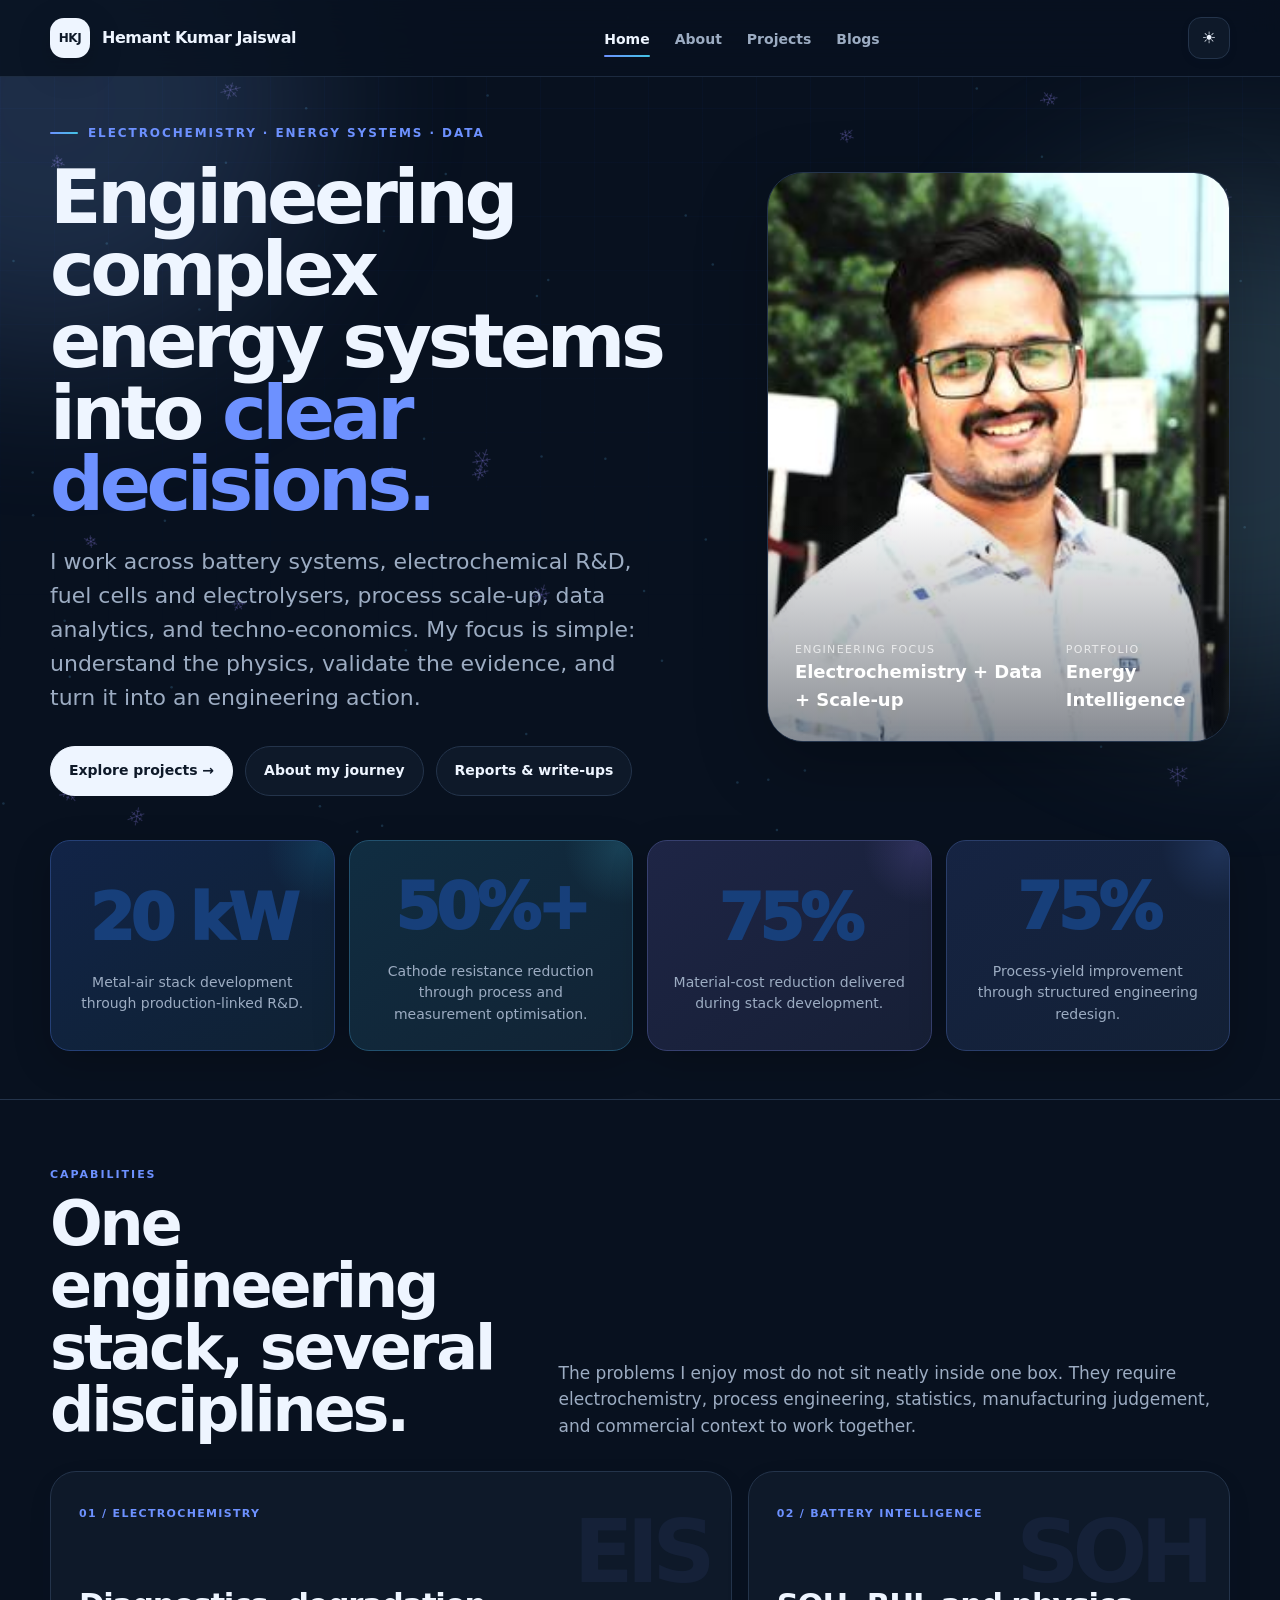
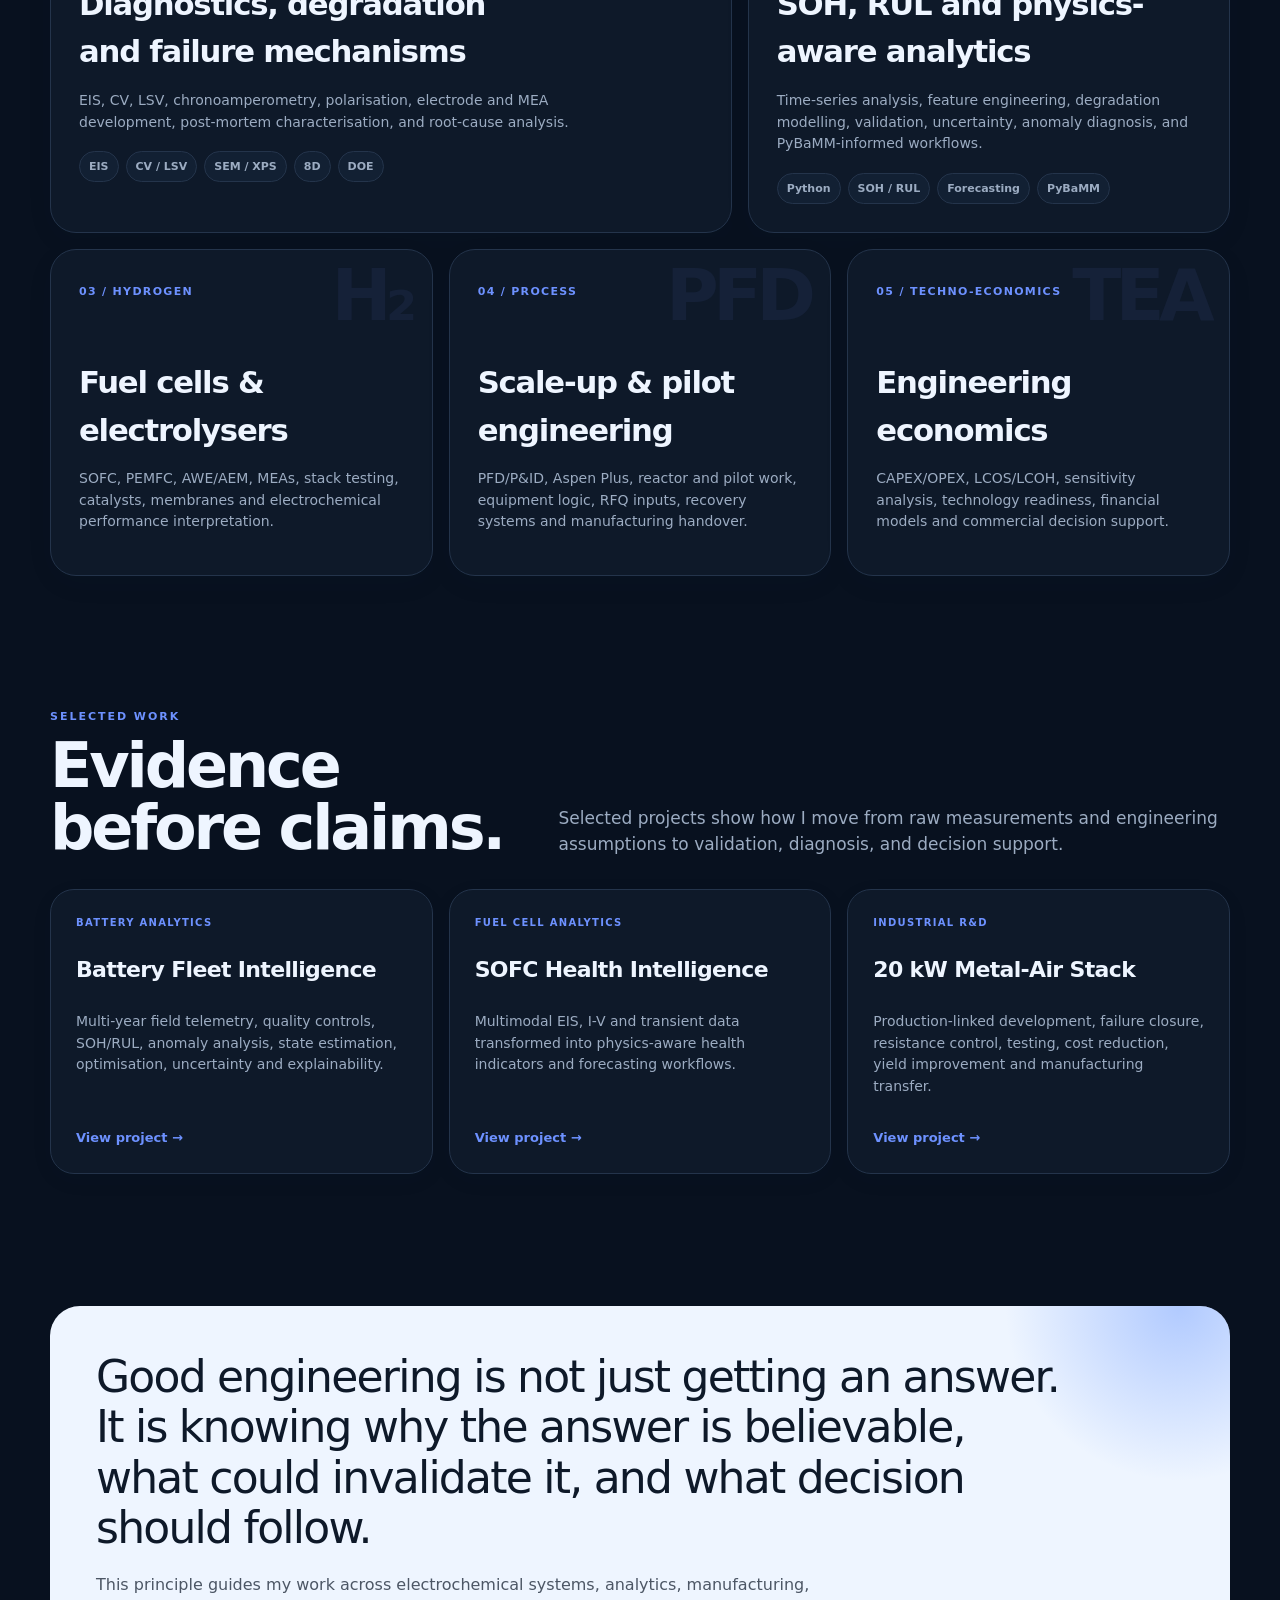
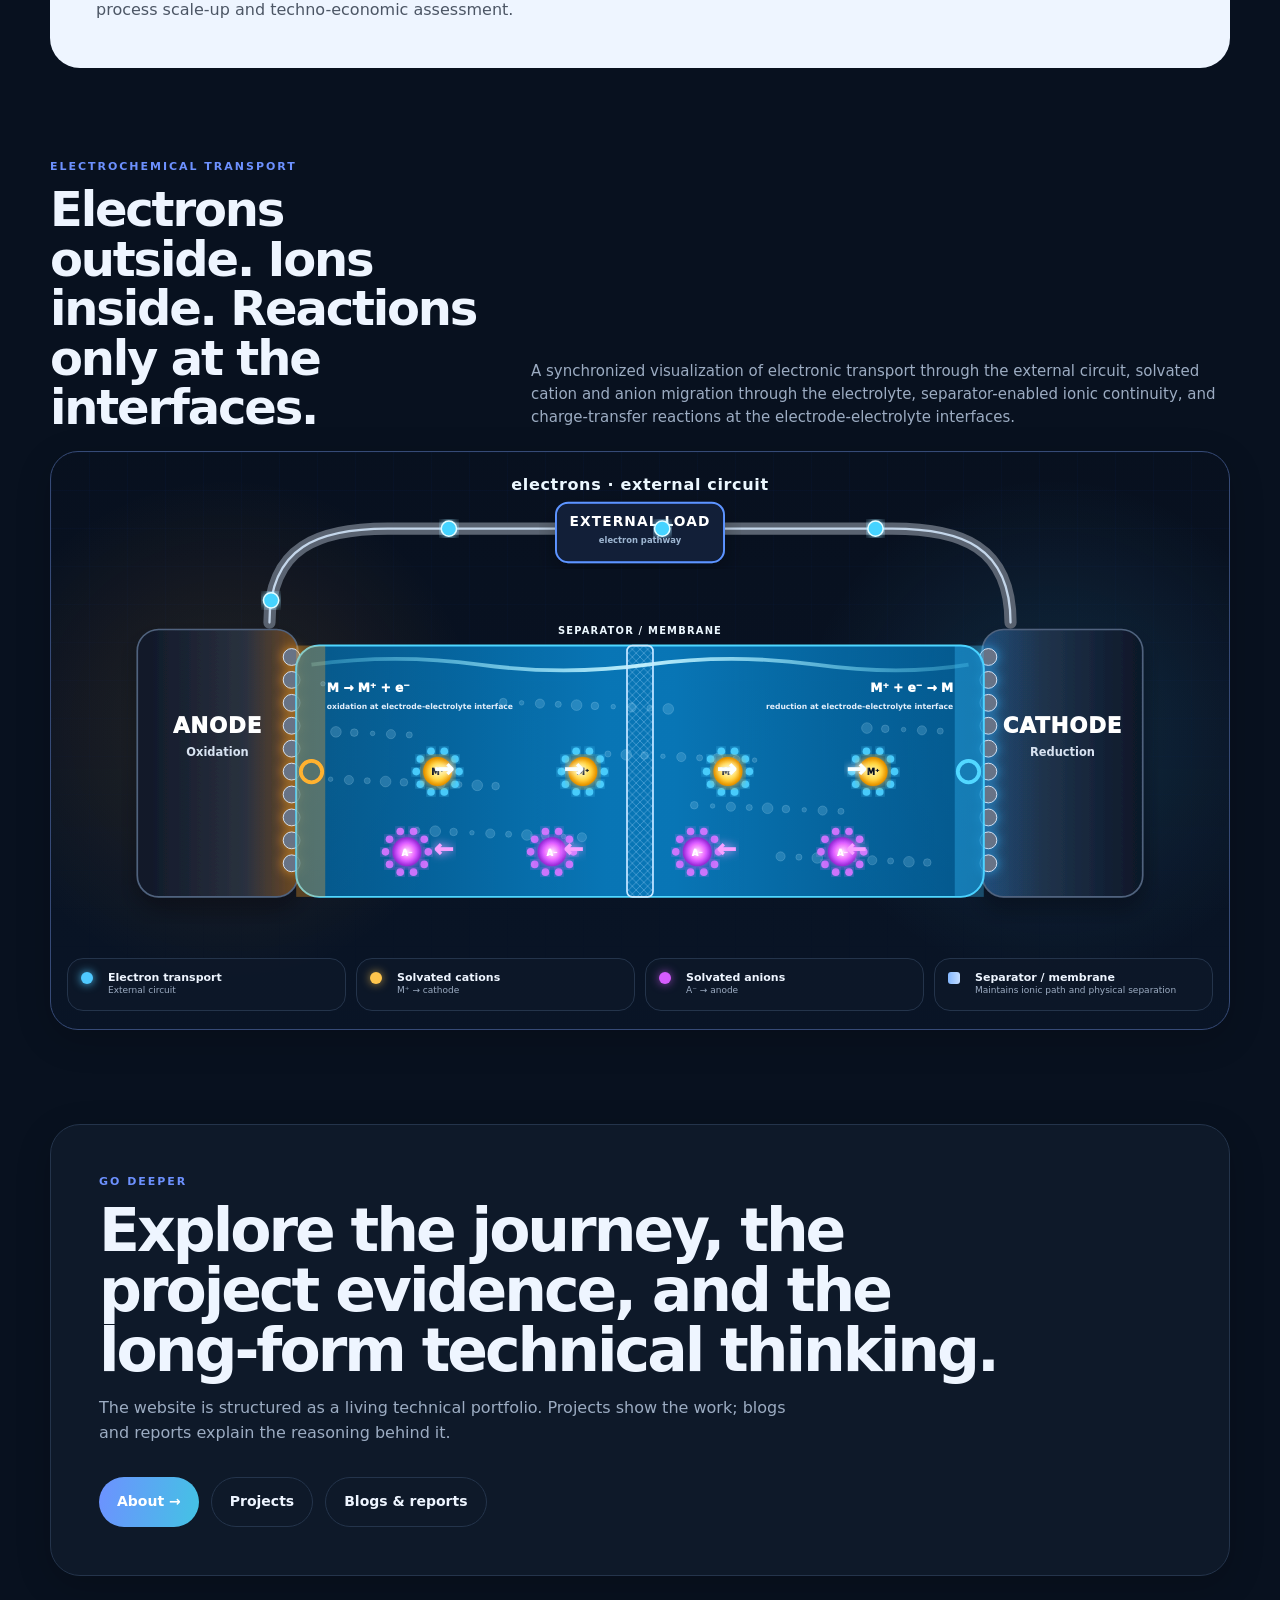
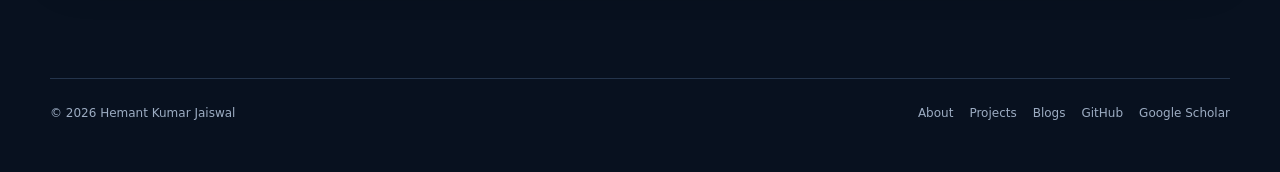
==== commit 378a63a4: "Deploy dark default, stronger highlights, and move electro section above Go deeper" ====
--- a/index.html
+++ b/index.html
@@ -1,4 +1,4 @@
-<!doctype html><html lang="en"><head><meta charset="utf-8"><meta name="viewport" content="width=device-width,initial-scale=1"><meta name="theme-color" content="#f5f7fb"><meta name="description" content="Hemant Kumar Jaiswal - electrochemistry, battery analytics, energy systems, process scale-up and techno-economics."><title>Hemant Kumar Jaiswal | Electrochemistry & Energy Intelligence</title><link rel="stylesheet" href="assets/style.css?v=20260923-electro3"></head><body>
+<!doctype html><html lang="en" data-theme="dark"><head><meta charset="utf-8"><meta name="viewport" content="width=device-width,initial-scale=1"><meta name="theme-color" content="#08111f"><meta name="description" content="Hemant Kumar Jaiswal - electrochemistry, battery analytics, energy systems, process scale-up and techno-economics."><title>Hemant Kumar Jaiswal | Electrochemistry & Energy Intelligence</title><link rel="stylesheet" href="assets/style.css?v=20260923-darklive1"></head><body>
 <div class="bg-grid"></div><div class="aurora a"></div><div class="aurora b"></div>
 <header class="nav-wrap"><div class="container nav"><a class="brand" href="index.html"><span class="brand-mark">HKJ</span><span>Hemant Kumar Jaiswal</span></a><nav class="nav-links"><a class="active" href="index.html">Home</a><a href="about.html">About</a><a href="projects.html">Projects</a><a href="blogs.html">Blogs</a></nav><div class="nav-actions"><button class="theme-btn" id="themeBtn" aria-label="Toggle theme">◐</button><button class="menu-btn" id="menuBtn" aria-label="Open menu">☰</button></div></div><nav class="container mobile-menu" id="mobileMenu"><a href="index.html">Home</a><a href="about.html">About</a><a href="projects.html">Projects</a><a href="blogs.html">Blogs</a></nav></header>
 <main>
@@ -23,8 +23,6 @@
 </div></div></section>
 
 <section class="section"><div class="container quote reveal"><blockquote>Good engineering is not just getting an answer. It is knowing why the answer is believable, what could invalidate it, and what decision should follow.</blockquote><p>This principle guides my work across electrochemical systems, analytics, manufacturing, process scale-up and techno-economic assessment.</p></div></section>
-<section class="section"><div class="container cta reveal"><div class="kicker">Go deeper</div><h2>Explore the journey, the project evidence, and the long-form technical thinking.</h2><p>The website is structured as a living technical portfolio. Projects show the work; blogs and reports explain the reasoning behind it.</p><div class="actions"><a class="btn blue" href="about.html">About →</a><a class="btn" href="projects.html">Projects</a><a class="btn" href="blogs.html">Blogs & reports</a></div></div></section>
-
 <section class="section electro-section">
   <div class="container electro-feature reveal">
     <div class="electro-feature-head">
@@ -198,5 +196,7 @@
     </div>
   </div>
 </section>
+<section class="section"><div class="container cta reveal"><div class="kicker">Go deeper</div><h2>Explore the journey, the project evidence, and the long-form technical thinking.</h2><p>The website is structured as a living technical portfolio. Projects show the work; blogs and reports explain the reasoning behind it.</p><div class="actions"><a class="btn blue" href="about.html">About →</a><a class="btn" href="projects.html">Projects</a><a class="btn" href="blogs.html">Blogs & reports</a></div></div></section>
+
 </main>
-<footer><div class="container footer-row"><div>© 2026 Hemant Kumar Jaiswal</div><div class="footer-links"><a href="about.html">About</a><a href="projects.html">Projects</a><a href="blogs.html">Blogs</a><a href="https://github.com/Nano-hemu" target="_blank" rel="noopener">GitHub</a><a href="https://scholar.google.com/citations?user=UOOH9J4AAAAJ&hl=en" target="_blank" rel="noopener">Google Scholar</a></div></div></footer><script src="assets/app.js"></script></body></html>+<footer><div class="container footer-row"><div>© 2026 Hemant Kumar Jaiswal</div><div class="footer-links"><a href="about.html">About</a><a href="projects.html">Projects</a><a href="blogs.html">Blogs</a><a href="https://github.com/Nano-hemu" target="_blank" rel="noopener">GitHub</a><a href="https://scholar.google.com/citations?user=UOOH9J4AAAAJ&hl=en" target="_blank" rel="noopener">Google Scholar</a></div></div></footer><script src="assets/app.js?v=20260923-darklive1"></script></body></html>
--- a/assets/style.css
+++ b/assets/style.css
@@ -474,3 +474,63 @@
   .electro-stage{overflow-x:auto}
   .electro-legend{grid-template-columns:1fr 1fr}
 }
+
+/* LOCKED VISUAL MATCH, BOTTOM ELECTROCHEMICAL FEATURE */
+.electro-section{padding-top:24px;padding-bottom:28px}
+.electro-stage-locked{
+  background:
+    radial-gradient(circle at 15% 48%,rgba(255,170,55,.10),transparent 24%),
+    radial-gradient(circle at 85% 48%,rgba(70,190,255,.11),transparent 24%),
+    linear-gradient(180deg,color-mix(in srgb,var(--surface) 94%,transparent),color-mix(in srgb,var(--surface-2) 88%,transparent));
+  overflow:hidden;
+}
+html[data-theme="dark"] .electro-stage-locked{
+  background:
+    radial-gradient(circle at 15% 48%,rgba(255,170,55,.12),transparent 24%),
+    radial-gradient(circle at 85% 48%,rgba(70,190,255,.14),transparent 24%),
+    linear-gradient(180deg,rgba(8,17,31,.96),rgba(10,21,39,.92));
+}
+.electro-svg-locked{filter:saturate(1.08) contrast(1.03)}
+.el-wire-heavy{fill:none;stroke:#5c6470;stroke-width:16;stroke-linecap:round}
+.el-wire-highlight{fill:none;stroke:#d9ecff;stroke-width:3;stroke-linecap:round;opacity:.82}
+.el-load-locked{fill:#132039;stroke:#6395ff;stroke-width:2.5}
+.el-load-title{font-size:18px;font-weight:900;fill:#fff;letter-spacing:.08em}
+.el-load-sub{font-size:11px;font-weight:700;fill:#9fb4cd}
+.el-head-label{font-size:21px;font-weight:900;fill:var(--ink);letter-spacing:.04em}
+html[data-theme="dark"] .el-head-label{fill:#eaf4ff}
+.el-electrode-title{font-size:28px;font-weight:950;fill:#fff;letter-spacing:.04em}
+.el-electrode-sub{font-size:15px;font-weight:700;fill:#d5dfec}
+.el-metal-atoms circle{fill:#697384;stroke:#dce7f7;stroke-width:1.2}
+.el-metal-atoms-left circle{filter:drop-shadow(0 0 8px rgba(255,171,55,.75))}
+.el-metal-atoms-right circle{filter:drop-shadow(0 0 8px rgba(65,190,255,.75))}
+.el-separator-label{font-size:13px;font-weight:900;fill:var(--ink);letter-spacing:.12em}
+html[data-theme="dark"] .el-separator-label{fill:#eaf4ff}
+.el-reaction-main{font-size:16px;font-weight:950;fill:#fff}
+.el-reaction-sub{font-size:10px;font-weight:750;fill:#e0ebf7}
+.el-solvent circle{fill:rgba(184,232,255,.18);stroke:rgba(212,243,255,.27);stroke-width:.8}
+.el-electron{fill:#4fcfff;stroke:#e1f9ff;stroke-width:2;filter:url(#blueGlow)}
+.el-solvation-shell circle{opacity:.9}
+.el-cation-shell circle{fill:#59d2ff;filter:url(#blueGlow)}
+.el-anion-shell circle{fill:#d879ff;filter:url(#purpleGlow)}
+.el-cation-core{filter:url(#goldGlow)}
+.el-anion-core{filter:url(#purpleGlow)}
+.el-ion-label{font-size:11px;font-weight:950;fill:#0b1220}
+.el-ion-label-light{fill:#fff}
+.el-flow-arrows text{font-size:31px;font-weight:950}
+.el-flow-arrows-cation text{fill:#f6fbff;filter:url(#blueGlow)}
+.el-flow-arrows-anion text{fill:#f0a2ff;filter:url(#purpleGlow)}
+.el-interface-pulse{fill:none;stroke-width:5}
+.el-interface-pulse-left{stroke:#ffb13b;animation:lockedPulse 1.5s ease-out infinite}
+.el-interface-pulse-right{stroke:#5bd4ff;animation:lockedPulse 1.5s ease-out infinite .75s}
+@keyframes lockedPulse{0%{r:10;opacity:.95}100%{r:38;opacity:0}}
+.electro-legend-locked{margin-top:-4px}
+.electro-feature{margin-top:0;margin-bottom:0}
+@media(max-width:980px){
+  .electro-section{padding-top:16px}
+}
+@media(max-width:650px){
+  .electro-section{padding-top:8px;padding-bottom:18px}
+  .electro-feature-head{margin-bottom:14px}
+  .electro-stage-locked{overflow-x:auto}
+  .electro-svg-locked{min-width:980px}
+}
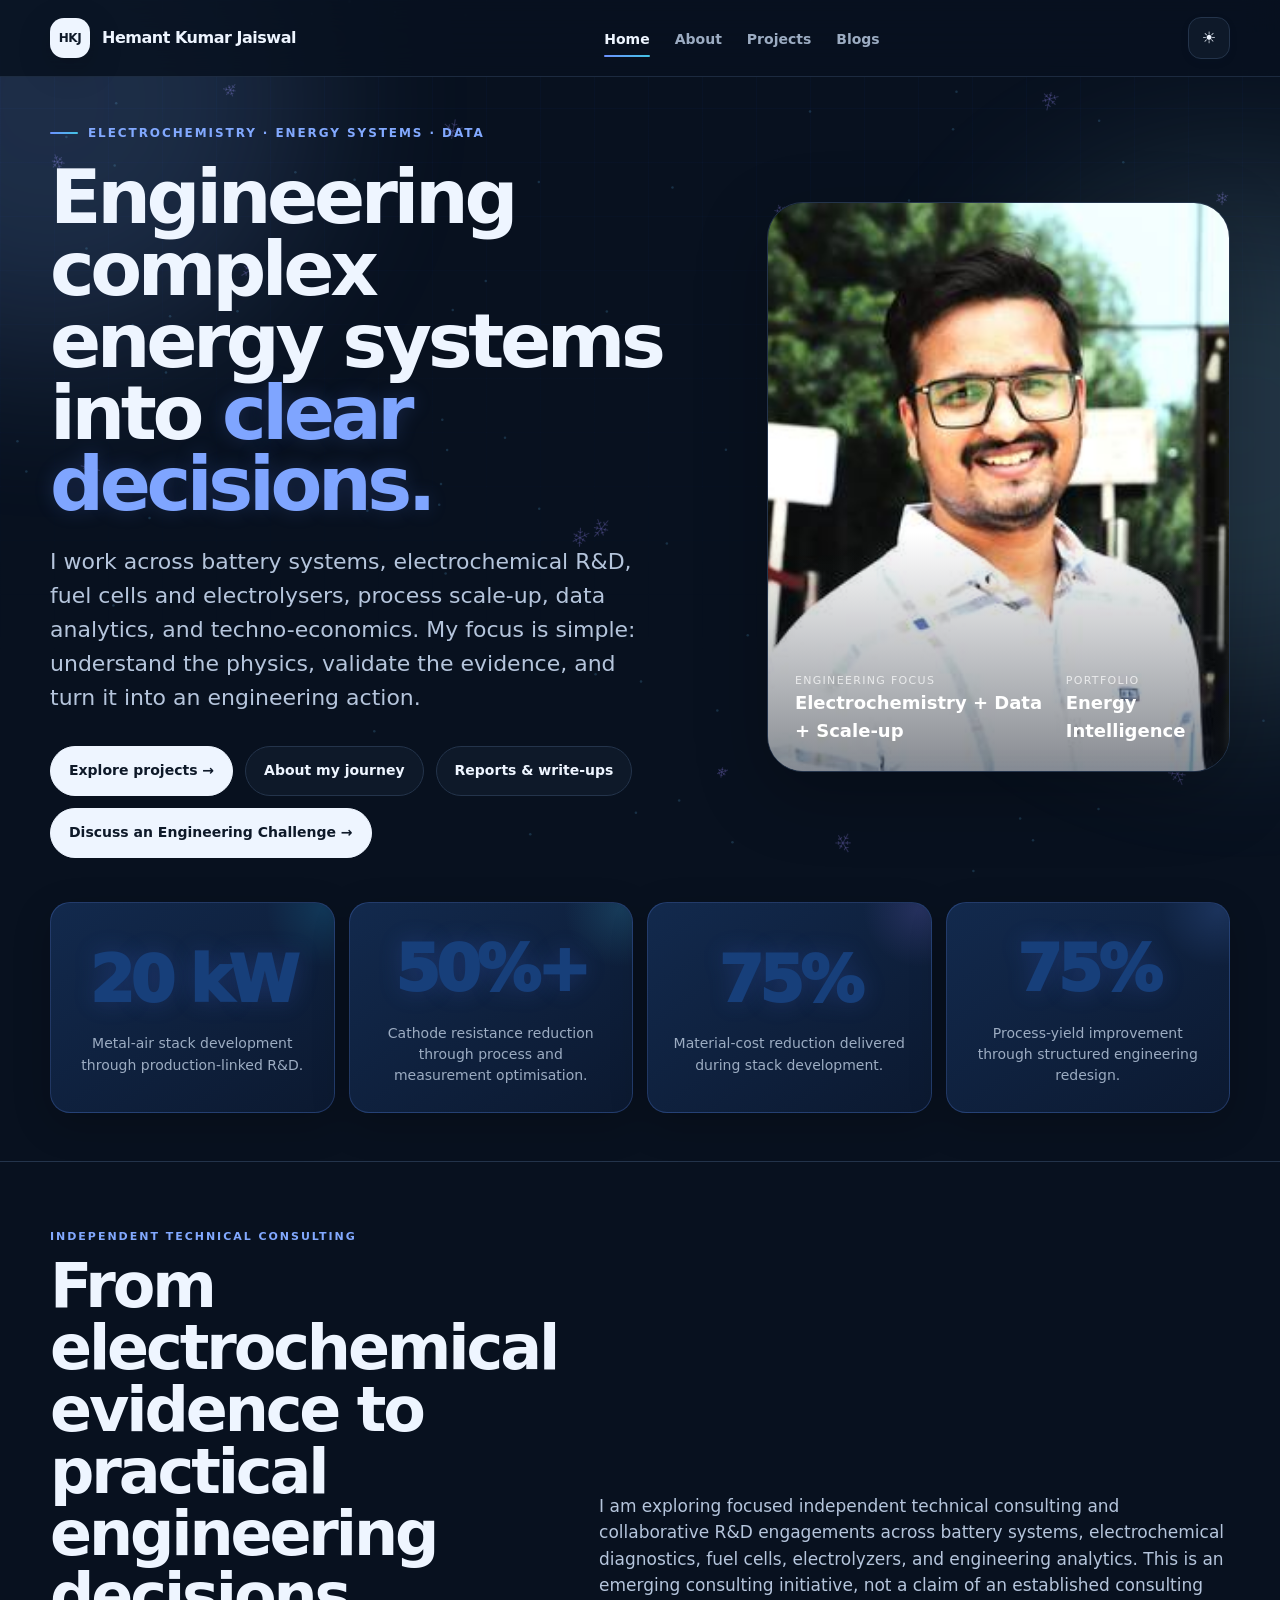
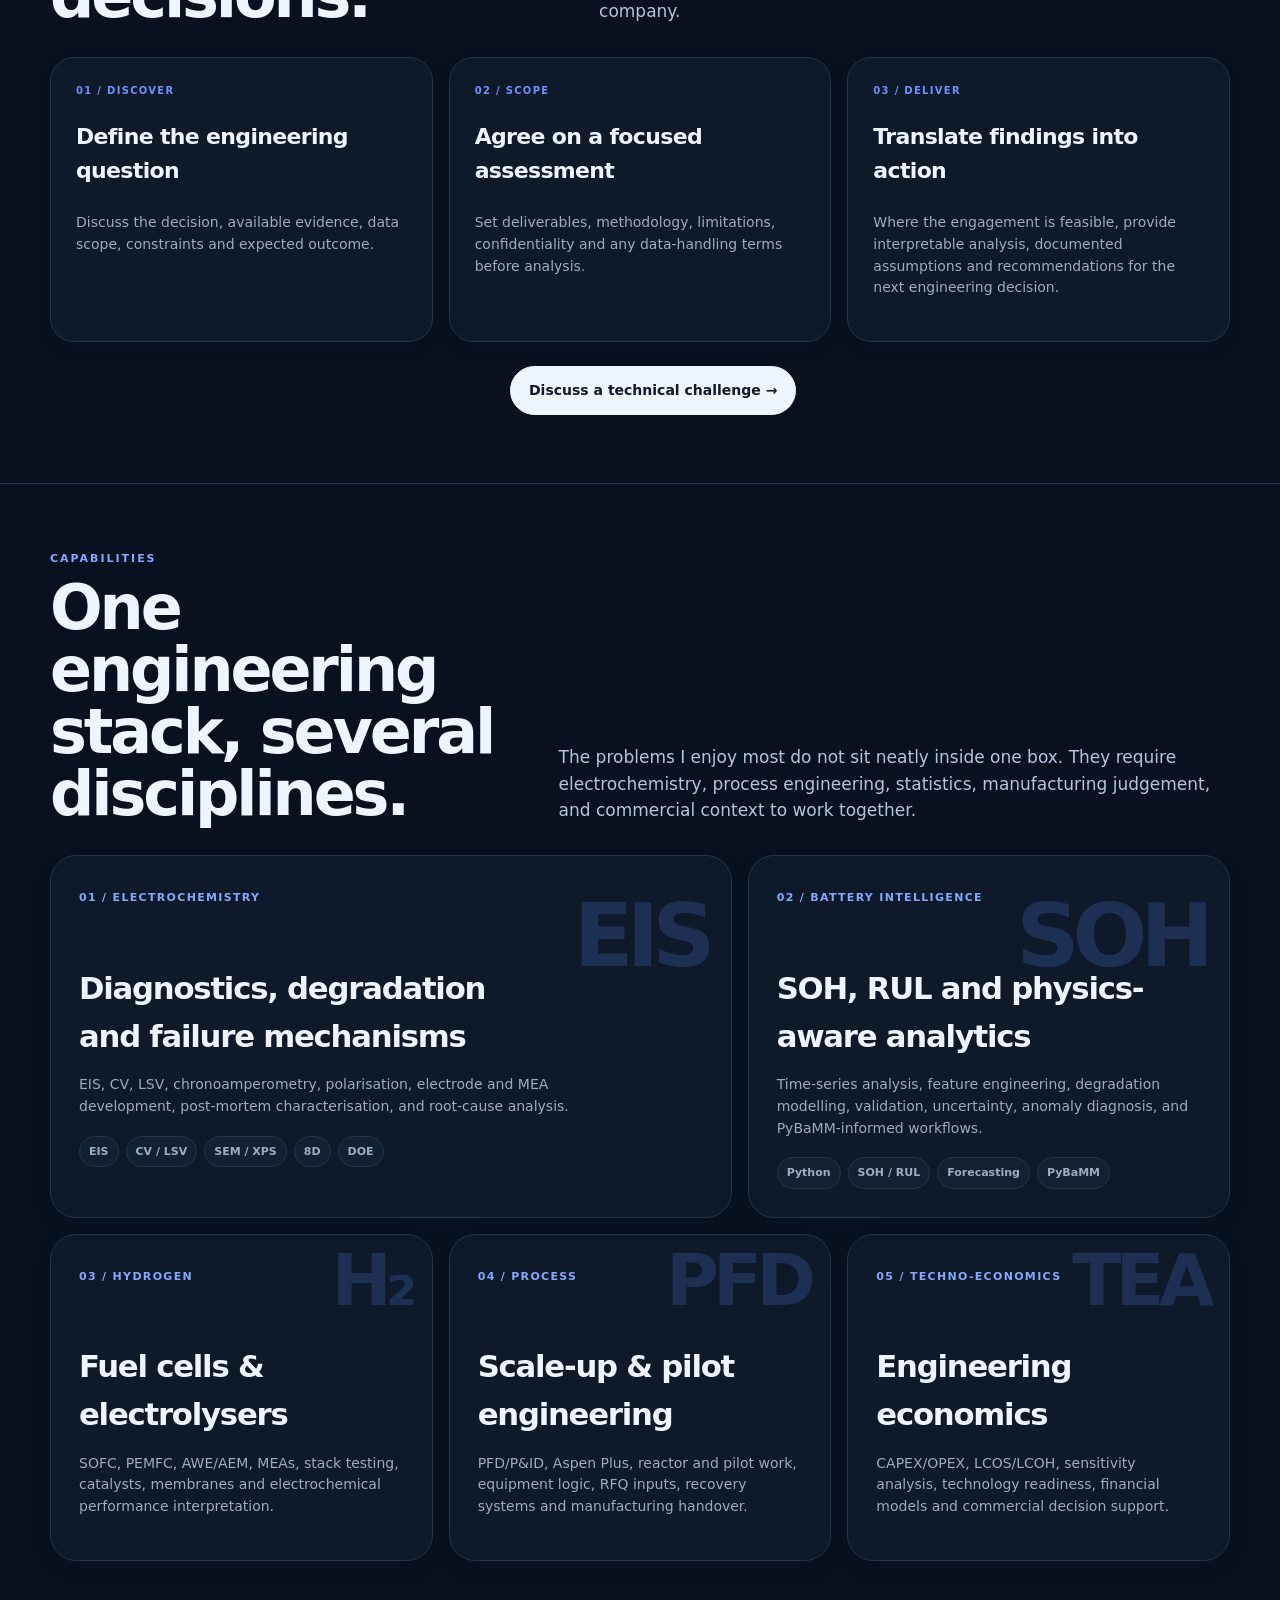
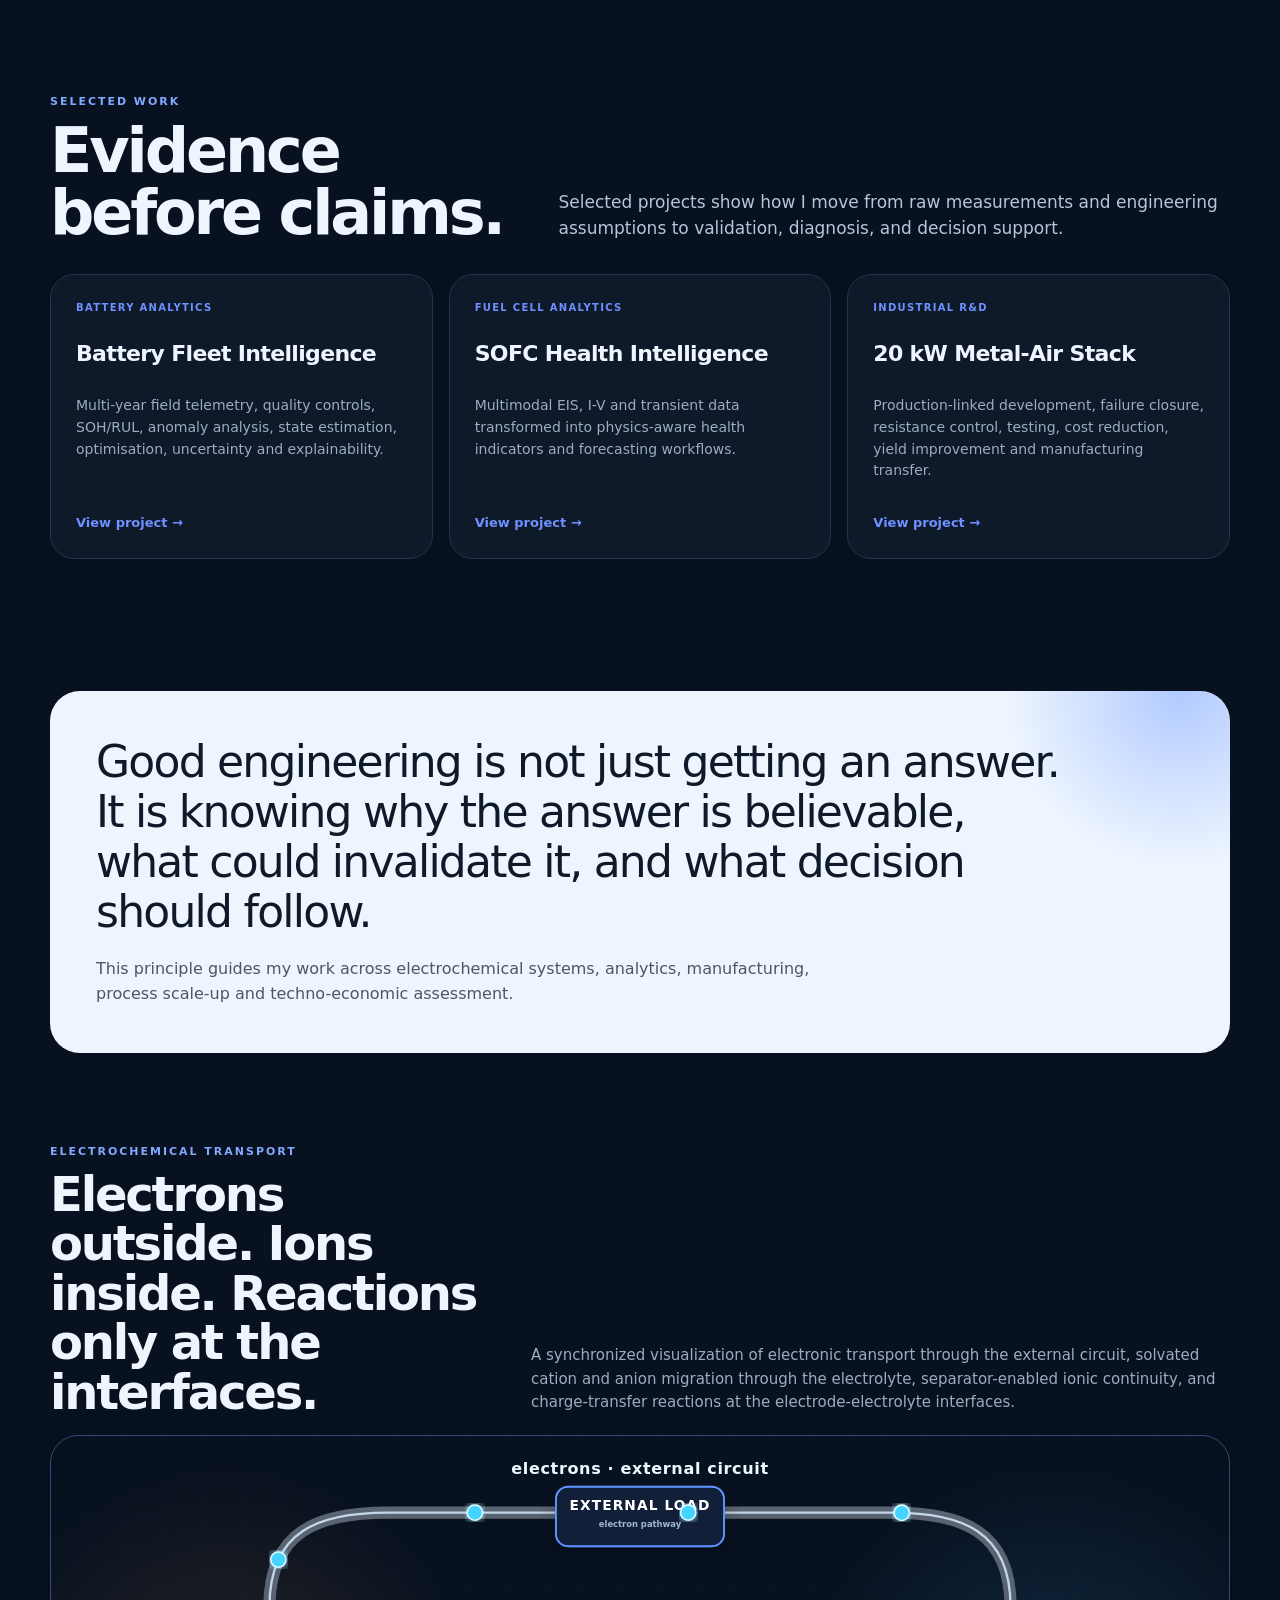
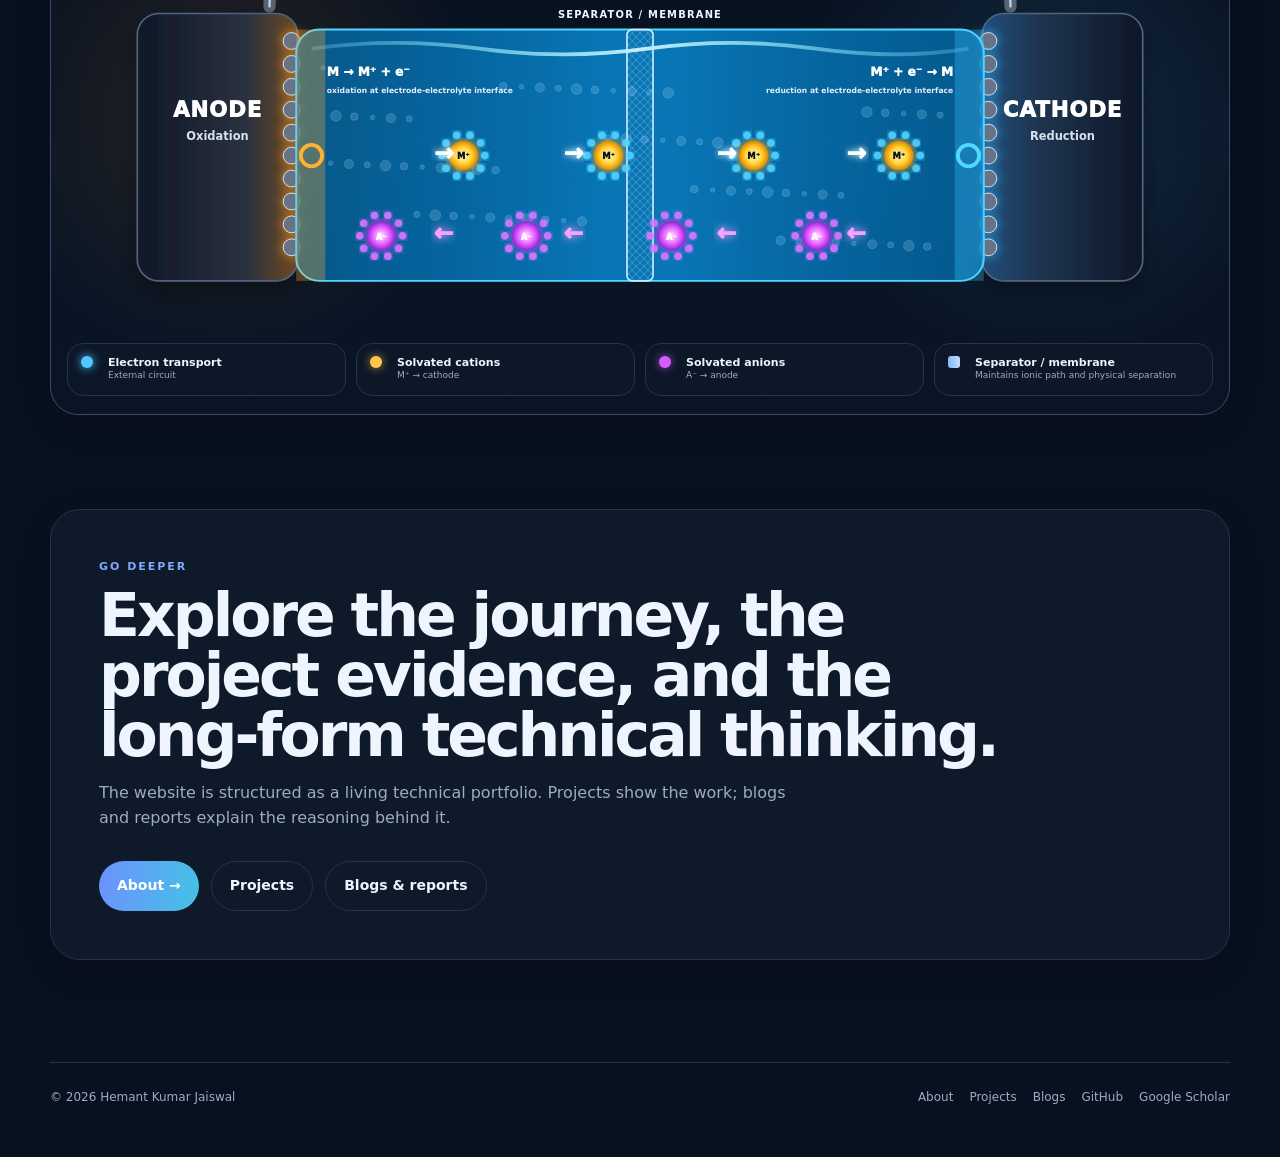
==== commit c7c5664a: "Draft independent consulting homepage section and enquiry CTA" ====
--- a/index.html
+++ b/index.html
@@ -2,11 +2,12 @@
 <div class="bg-grid"></div><div class="aurora a"></div><div class="aurora b"></div>
 <header class="nav-wrap"><div class="container nav"><a class="brand" href="index.html"><span class="brand-mark">HKJ</span><span>Hemant Kumar Jaiswal</span></a><nav class="nav-links"><a class="active" href="index.html">Home</a><a href="about.html">About</a><a href="projects.html">Projects</a><a href="blogs.html">Blogs</a></nav><div class="nav-actions"><button class="theme-btn" id="themeBtn" aria-label="Toggle theme">◐</button><button class="menu-btn" id="menuBtn" aria-label="Open menu">☰</button></div></div><nav class="container mobile-menu" id="mobileMenu"><a href="index.html">Home</a><a href="about.html">About</a><a href="projects.html">Projects</a><a href="blogs.html">Blogs</a></nav></header>
 <main>
-<section class="hero"><div class="container hero-grid"><div><div class="eyebrow">Electrochemistry · Energy systems · Data</div><h1>Engineering complex energy systems into <span class="accent">clear decisions.</span></h1><p class="hero-copy">I work across battery systems, electrochemical R&D, fuel cells and electrolysers, process scale-up, data analytics, and techno-economics. My focus is simple: understand the physics, validate the evidence, and turn it into an engineering action.</p><div class="actions"><a class="btn primary" href="projects.html">Explore projects →</a><a class="btn" href="about.html">About my journey</a><a class="btn" href="blogs.html">Reports & write-ups</a></div></div>
+<section class="hero"><div class="container hero-grid"><div><div class="eyebrow">Electrochemistry · Energy systems · Data</div><h1>Engineering complex energy systems into <span class="accent">clear decisions.</span></h1><p class="hero-copy">I work across battery systems, electrochemical R&D, fuel cells and electrolysers, process scale-up, data analytics, and techno-economics. My focus is simple: understand the physics, validate the evidence, and turn it into an engineering action.</p><div class="actions"><a class="btn primary" href="projects.html">Explore projects →</a><a class="btn" href="about.html">About my journey</a><a class="btn" href="blogs.html">Reports & write-ups</a><a class="btn primary" href="mailto:hemant.jaiswal@tatvaq.com?subject=Engineering%20consulting%20enquiry">Discuss an Engineering Challenge →</a></div></div>
 <div class="hero-visual reveal"><div class="portrait-shell"><img src="assets/profile-hemant.jpg" alt="Hemant Kumar Jaiswal"><div class="scan"></div></div><div class="portrait-label"><div><span>Engineering focus</span><strong>Electrochemistry + Data + Scale-up</strong></div><div><span>Portfolio</span><strong>Energy Intelligence</strong></div></div></div></div>
 
 <div class="container signal-row"><div class="signal reveal"><strong><span class="kpi-number" data-count="20" data-suffix=" kW" style="font-size:64px!important;font-weight:950!important;line-height:.9!important;letter-spacing:-.06em!important;color:#173f7a!important;text-align:center!important;">0</span></strong><span>Metal-air stack development through production-linked R&D.</span></div><div class="signal reveal"><strong><span class="kpi-number" data-count="50" data-suffix="%+" style="font-size:64px!important;font-weight:950!important;line-height:.9!important;letter-spacing:-.06em!important;color:#173f7a!important;text-align:center!important;">0</span></strong><span>Cathode resistance reduction through process and measurement optimisation.</span></div><div class="signal reveal"><strong><span class="kpi-number" data-count="75" data-suffix="%" style="font-size:64px!important;font-weight:950!important;line-height:.9!important;letter-spacing:-.06em!important;color:#173f7a!important;text-align:center!important;">0</span></strong><span>Material-cost reduction delivered during stack development.</span></div><div class="signal reveal"><strong><span class="kpi-number" data-count="75" data-suffix="%" style="font-size:64px!important;font-weight:950!important;line-height:.9!important;letter-spacing:-.06em!important;color:#173f7a!important;text-align:center!important;">0</span></strong><span>Process-yield improvement through structured engineering redesign.</span></div></div></section>
 
+<section class="section section-line" id="consulting"><div class="container"><div class="section-head"><div><div class="kicker">Independent Technical Consulting</div><h2 class="section-title">From electrochemical evidence to practical engineering decisions.</h2></div><p class="section-copy">I am exploring focused independent technical consulting and collaborative R&amp;D engagements across battery systems, electrochemical diagnostics, fuel cells, electrolyzers, and engineering analytics. This is an emerging consulting initiative, not a claim of an established consulting company.</p></div><div class="featured"><article class="feature-card"><span class="type">01 / Discover</span><h3>Define the engineering question</h3><p>Discuss the decision, available evidence, data scope, constraints and expected outcome.</p></article><article class="feature-card"><span class="type">02 / Scope</span><h3>Agree on a focused assessment</h3><p>Set deliverables, methodology, limitations, confidentiality and any data-handling terms before analysis.</p></article><article class="feature-card"><span class="type">03 / Deliver</span><h3>Translate findings into action</h3><p>Where the engagement is feasible, provide interpretable analysis, documented assumptions and recommendations for the next engineering decision.</p></article></div><p class="section-copy" style="margin-top:1.5rem"><a class="btn primary" href="mailto:hemant.jaiswal@tatvaq.com?subject=Engineering%20consulting%20enquiry">Discuss a technical challenge →</a></p></div></section>
 <section class="section section-line"><div class="container"><div class="section-head"><div><div class="kicker">Capabilities</div><h2 class="section-title">One engineering stack, several disciplines.</h2></div><p class="section-copy">The problems I enjoy most do not sit neatly inside one box. They require electrochemistry, process engineering, statistics, manufacturing judgement, and commercial context to work together.</p></div>
 <div class="bento">
 <article class="bento-card large reveal"><span class="index">01 / ELECTROCHEMISTRY</span><span class="watermark">EIS</span><h3>Diagnostics, degradation and failure mechanisms</h3><p>EIS, CV, LSV, chronoamperometry, polarisation, electrode and MEA development, post-mortem characterisation, and root-cause analysis.</p><div class="tags"><span class="tag">EIS</span><span class="tag">CV / LSV</span><span class="tag">SEM / XPS</span><span class="tag">8D</span><span class="tag">DOE</span></div></article>
--- a/assets/style.css
+++ b/assets/style.css
@@ -534,3 +534,41 @@
   .electro-stage-locked{overflow-x:auto}
   .electro-svg-locked{min-width:980px}
 }
+
+/* DARK DEFAULT EMPHASIS START */
+html[data-theme="dark"] .accent{
+  color:#7fa5ff!important;
+  opacity:1!important;
+  text-shadow:0 0 20px rgba(93,137,255,.20);
+}
+html[data-theme="dark"] .signal-row .signal{
+  background:linear-gradient(145deg,rgba(19,43,79,.96),rgba(12,26,49,.96))!important;
+  border-color:rgba(101,145,255,.24)!important;
+}
+html[data-theme="dark"] .signal-row .signal strong,
+html[data-theme="dark"] .signal-row .signal strong span,
+html[data-theme="dark"] .signal-row .signal strong .kpi-number,
+html[data-theme="dark"] .signal-row .signal [data-count]{
+  color:#5f91ff!important;
+  opacity:1!important;
+  font-weight:950!important;
+  text-shadow:0 0 24px rgba(73,121,255,.20)!important;
+}
+html[data-theme="dark"] .bento-card .index,
+html[data-theme="dark"] .project .ptype,
+html[data-theme="dark"] .blog-kind,
+html[data-theme="dark"] .kicker,
+html[data-theme="dark"] .eyebrow{
+  color:#82a9ff!important;
+  opacity:1!important;
+  font-weight:900!important;
+}
+html[data-theme="dark"] .bento-card .watermark{
+  color:rgba(80,116,214,.24)!important;
+  opacity:1!important;
+}
+html[data-theme="dark"] .hero-copy,
+html[data-theme="dark"] .section-copy{
+  color:#b5c5dc!important;
+}
+/* DARK DEFAULT EMPHASIS END */
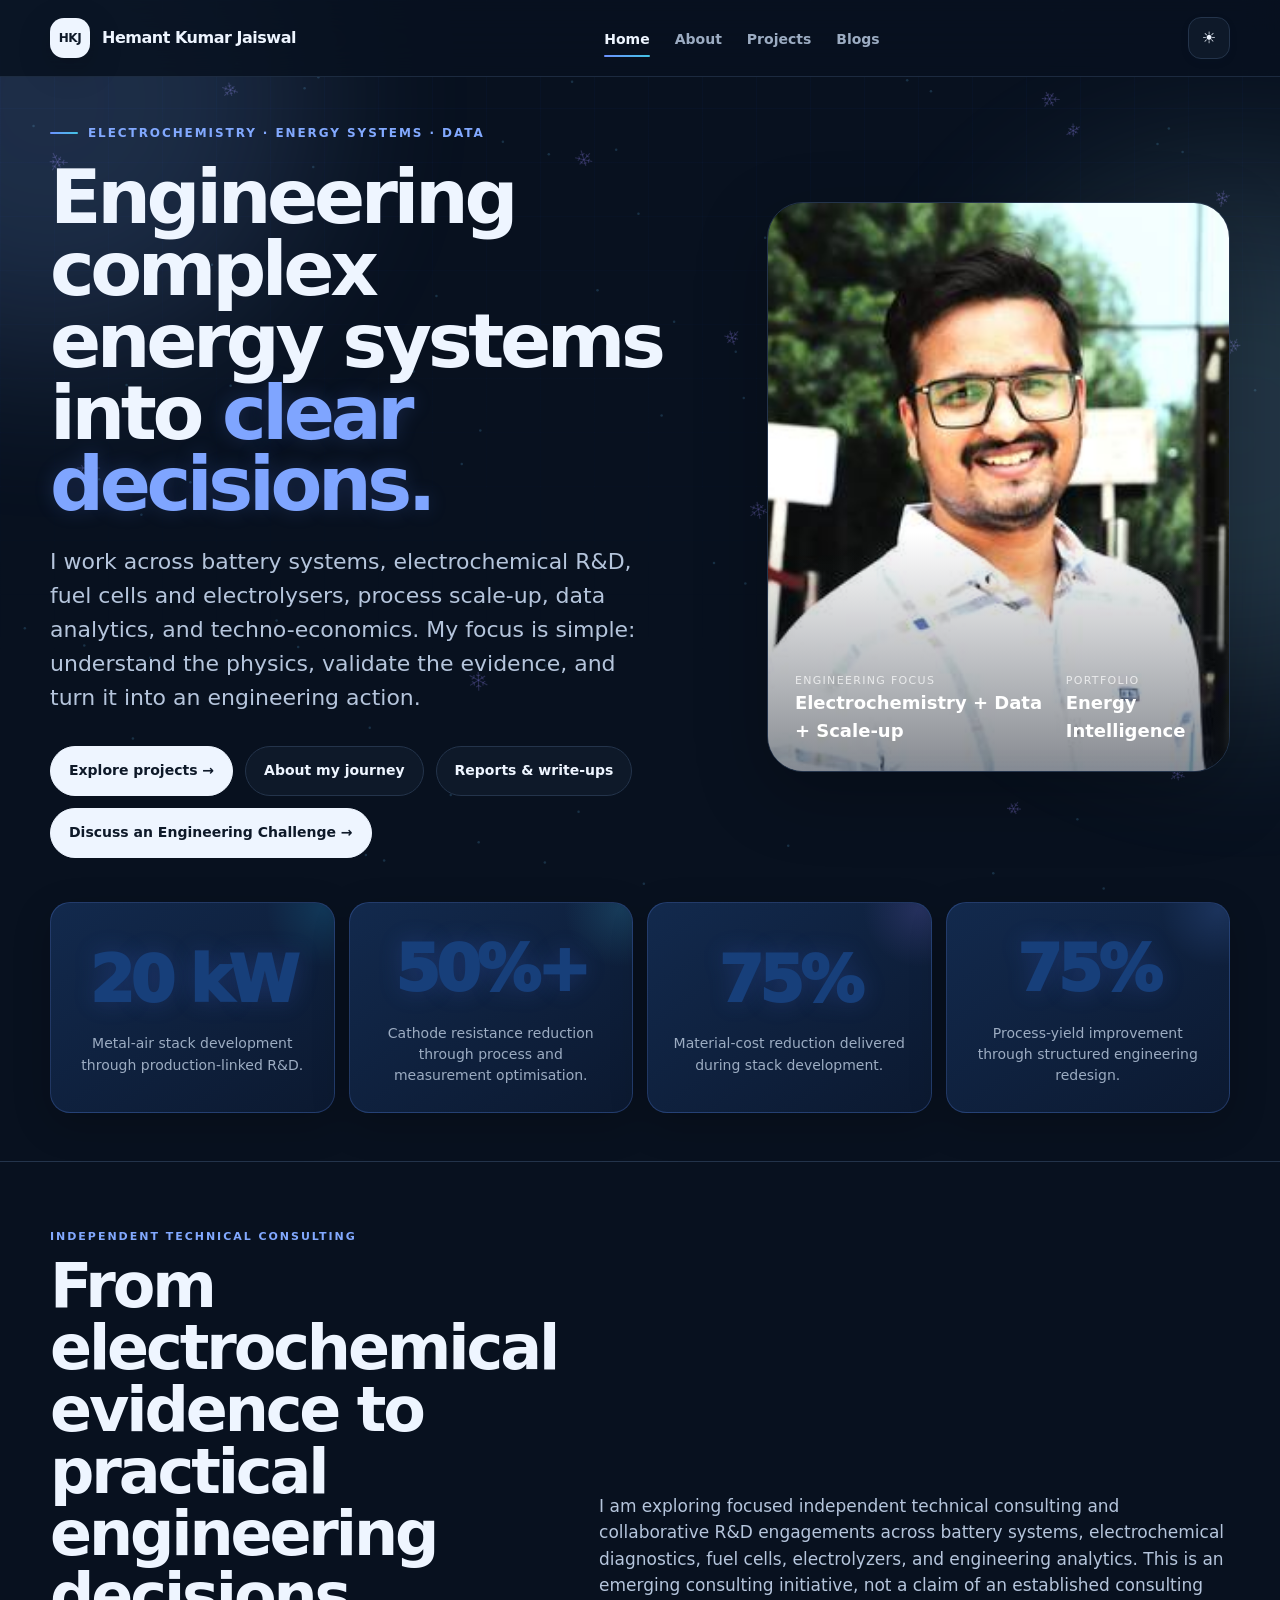
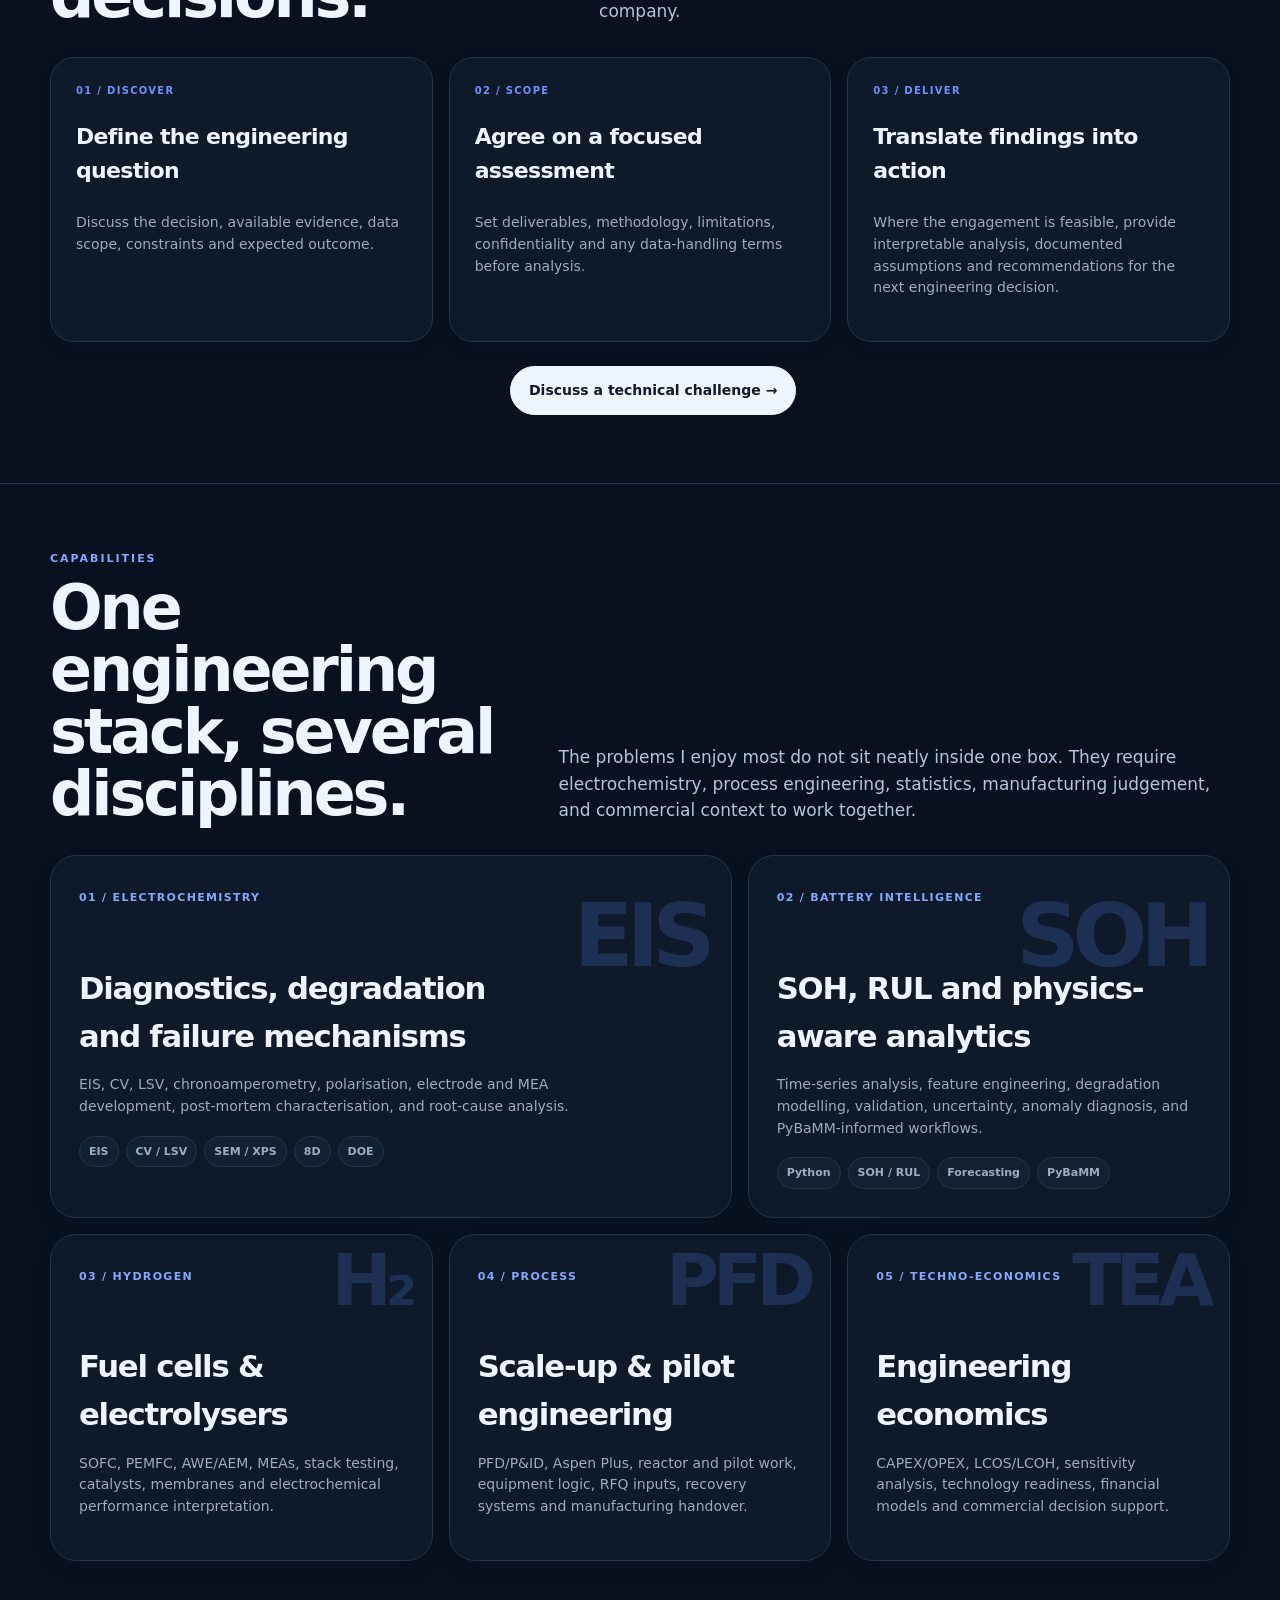
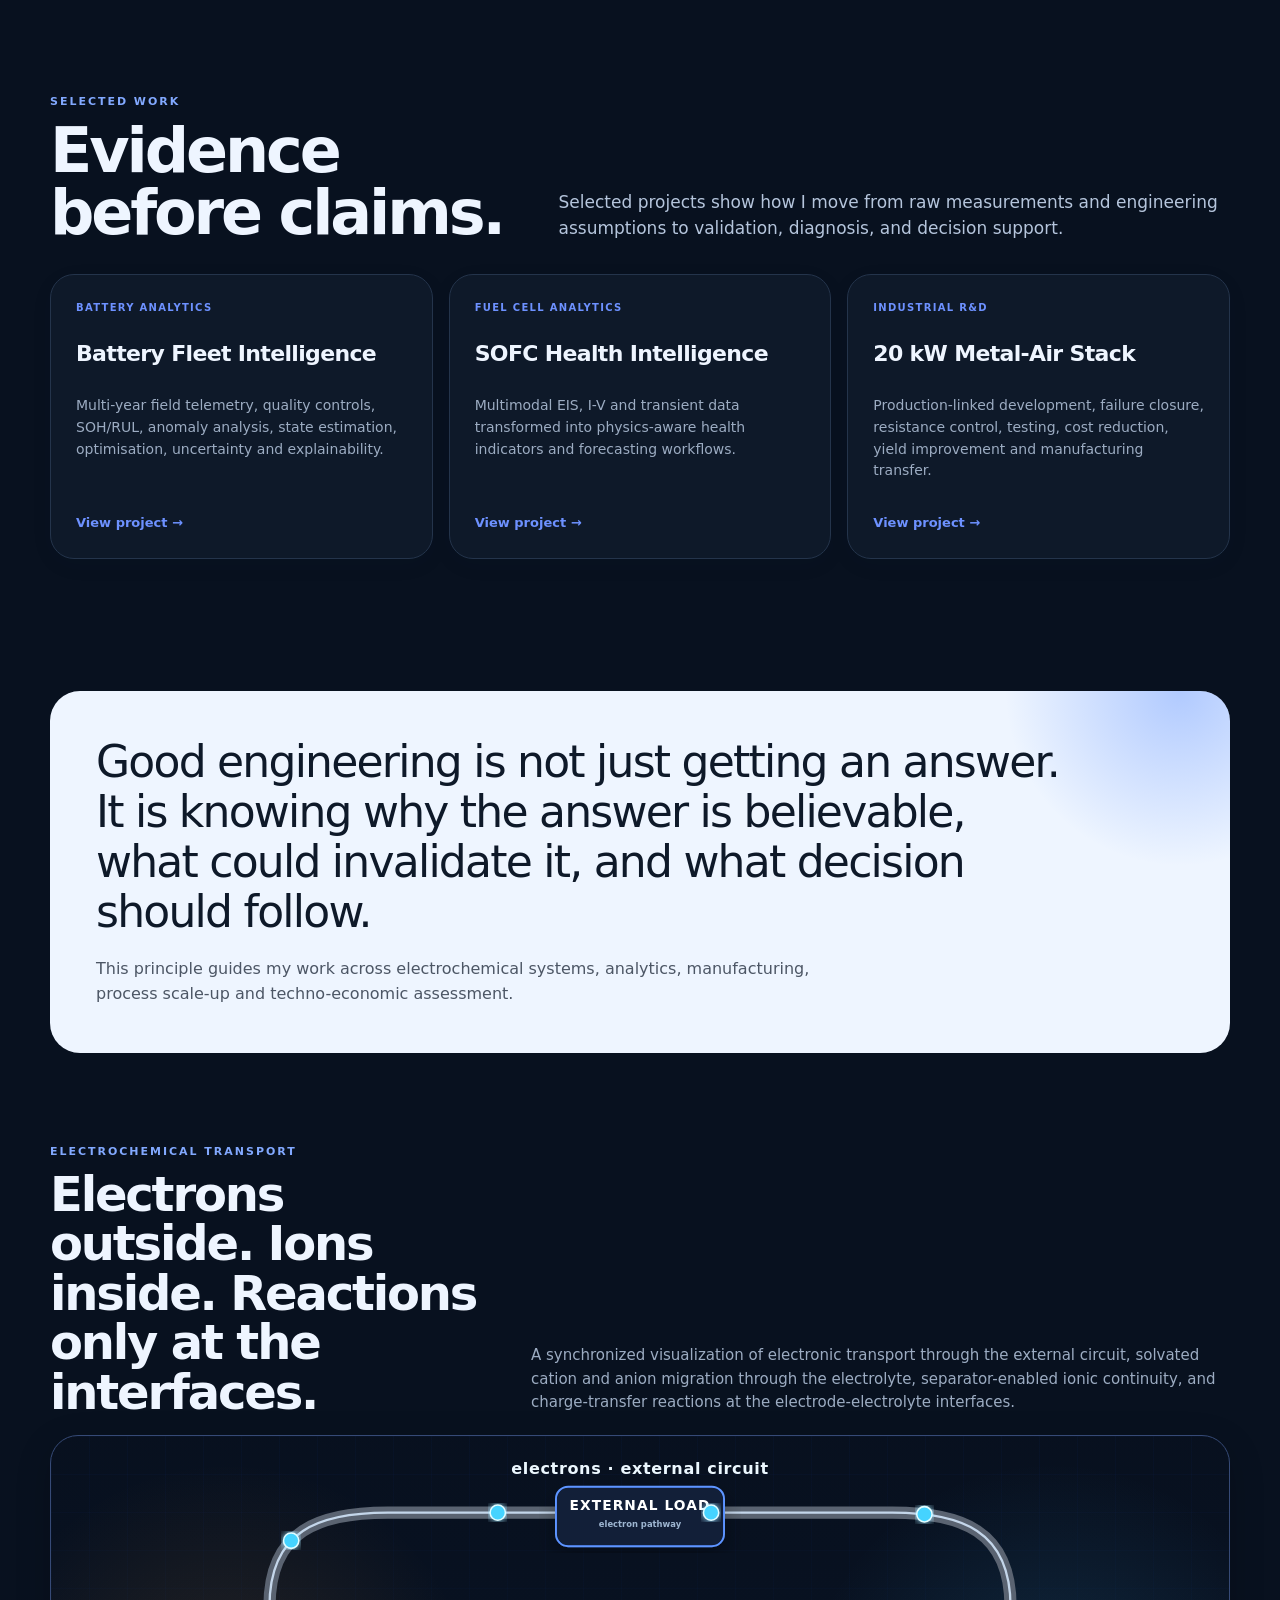
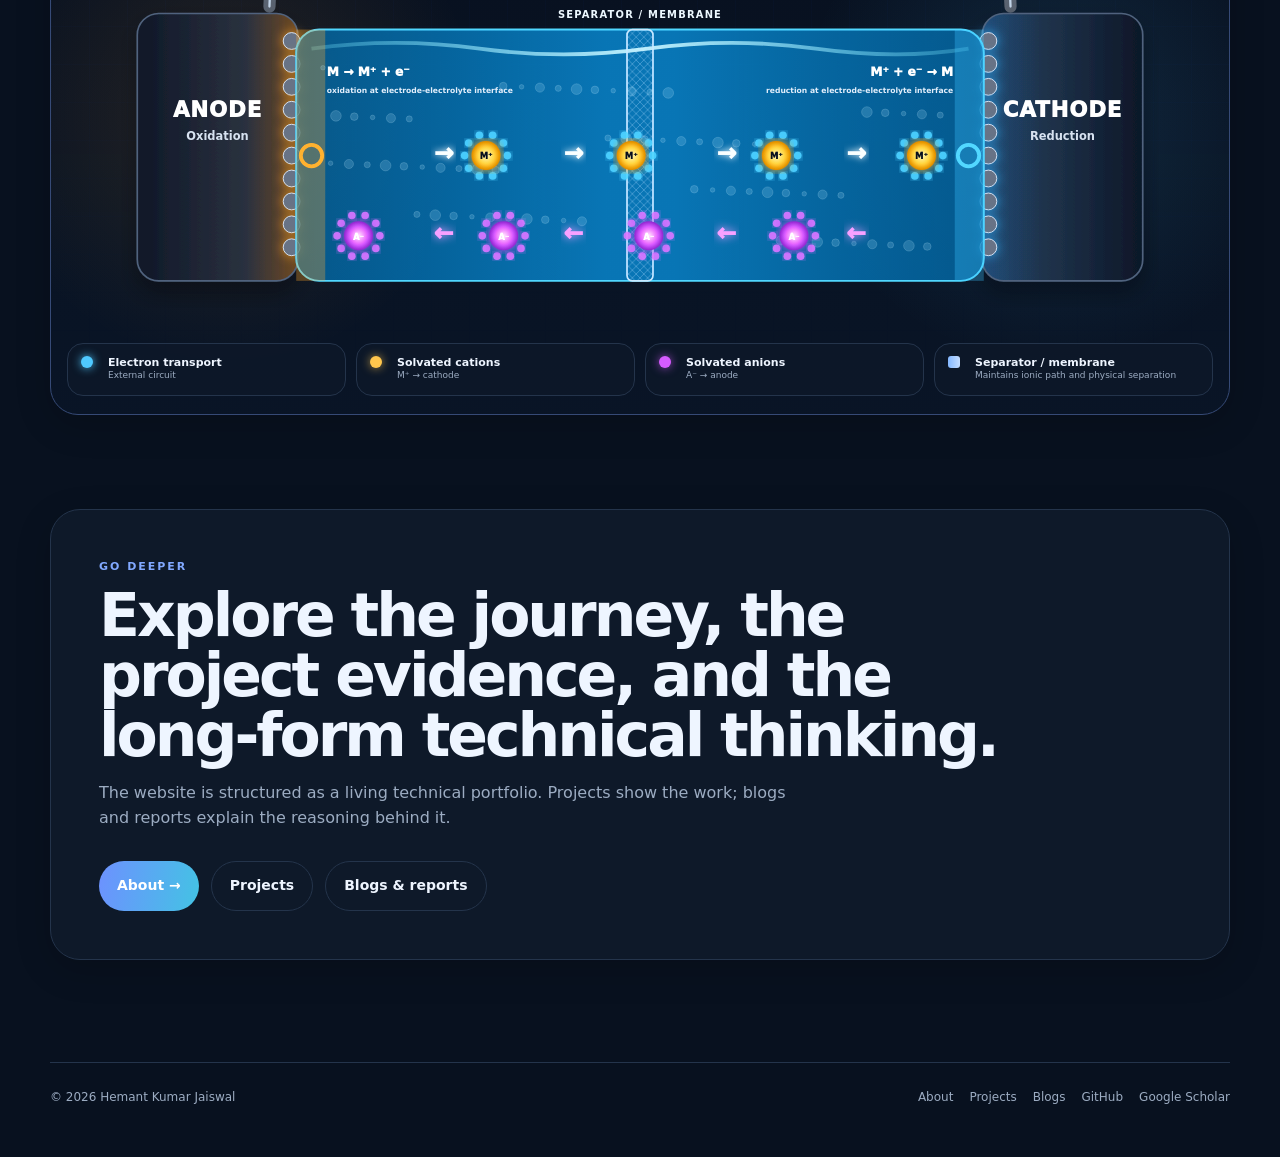
==== commit 538fcfef: "Fix consulting contact buttons to established personal email" ====
--- a/index.html
+++ b/index.html
@@ -2,12 +2,12 @@
 <div class="bg-grid"></div><div class="aurora a"></div><div class="aurora b"></div>
 <header class="nav-wrap"><div class="container nav"><a class="brand" href="index.html"><span class="brand-mark">HKJ</span><span>Hemant Kumar Jaiswal</span></a><nav class="nav-links"><a class="active" href="index.html">Home</a><a href="about.html">About</a><a href="projects.html">Projects</a><a href="blogs.html">Blogs</a></nav><div class="nav-actions"><button class="theme-btn" id="themeBtn" aria-label="Toggle theme">◐</button><button class="menu-btn" id="menuBtn" aria-label="Open menu">☰</button></div></div><nav class="container mobile-menu" id="mobileMenu"><a href="index.html">Home</a><a href="about.html">About</a><a href="projects.html">Projects</a><a href="blogs.html">Blogs</a></nav></header>
 <main>
-<section class="hero"><div class="container hero-grid"><div><div class="eyebrow">Electrochemistry · Energy systems · Data</div><h1>Engineering complex energy systems into <span class="accent">clear decisions.</span></h1><p class="hero-copy">I work across battery systems, electrochemical R&D, fuel cells and electrolysers, process scale-up, data analytics, and techno-economics. My focus is simple: understand the physics, validate the evidence, and turn it into an engineering action.</p><div class="actions"><a class="btn primary" href="projects.html">Explore projects →</a><a class="btn" href="about.html">About my journey</a><a class="btn" href="blogs.html">Reports & write-ups</a><a class="btn primary" href="mailto:hemant.jaiswal@tatvaq.com?subject=Engineering%20consulting%20enquiry">Discuss an Engineering Challenge →</a></div></div>
+<section class="hero"><div class="container hero-grid"><div><div class="eyebrow">Electrochemistry · Energy systems · Data</div><h1>Engineering complex energy systems into <span class="accent">clear decisions.</span></h1><p class="hero-copy">I work across battery systems, electrochemical R&D, fuel cells and electrolysers, process scale-up, data analytics, and techno-economics. My focus is simple: understand the physics, validate the evidence, and turn it into an engineering action.</p><div class="actions"><a class="btn primary" href="projects.html">Explore projects →</a><a class="btn" href="about.html">About my journey</a><a class="btn" href="blogs.html">Reports & write-ups</a><a class="btn primary" href="mailto:hkjaiswal7@gmail.com?subject=Engineering%20consulting%20enquiry">Discuss an Engineering Challenge →</a></div></div>
 <div class="hero-visual reveal"><div class="portrait-shell"><img src="assets/profile-hemant.jpg" alt="Hemant Kumar Jaiswal"><div class="scan"></div></div><div class="portrait-label"><div><span>Engineering focus</span><strong>Electrochemistry + Data + Scale-up</strong></div><div><span>Portfolio</span><strong>Energy Intelligence</strong></div></div></div></div>
 
 <div class="container signal-row"><div class="signal reveal"><strong><span class="kpi-number" data-count="20" data-suffix=" kW" style="font-size:64px!important;font-weight:950!important;line-height:.9!important;letter-spacing:-.06em!important;color:#173f7a!important;text-align:center!important;">0</span></strong><span>Metal-air stack development through production-linked R&D.</span></div><div class="signal reveal"><strong><span class="kpi-number" data-count="50" data-suffix="%+" style="font-size:64px!important;font-weight:950!important;line-height:.9!important;letter-spacing:-.06em!important;color:#173f7a!important;text-align:center!important;">0</span></strong><span>Cathode resistance reduction through process and measurement optimisation.</span></div><div class="signal reveal"><strong><span class="kpi-number" data-count="75" data-suffix="%" style="font-size:64px!important;font-weight:950!important;line-height:.9!important;letter-spacing:-.06em!important;color:#173f7a!important;text-align:center!important;">0</span></strong><span>Material-cost reduction delivered during stack development.</span></div><div class="signal reveal"><strong><span class="kpi-number" data-count="75" data-suffix="%" style="font-size:64px!important;font-weight:950!important;line-height:.9!important;letter-spacing:-.06em!important;color:#173f7a!important;text-align:center!important;">0</span></strong><span>Process-yield improvement through structured engineering redesign.</span></div></div></section>
 
-<section class="section section-line" id="consulting"><div class="container"><div class="section-head"><div><div class="kicker">Independent Technical Consulting</div><h2 class="section-title">From electrochemical evidence to practical engineering decisions.</h2></div><p class="section-copy">I am exploring focused independent technical consulting and collaborative R&amp;D engagements across battery systems, electrochemical diagnostics, fuel cells, electrolyzers, and engineering analytics. This is an emerging consulting initiative, not a claim of an established consulting company.</p></div><div class="featured"><article class="feature-card"><span class="type">01 / Discover</span><h3>Define the engineering question</h3><p>Discuss the decision, available evidence, data scope, constraints and expected outcome.</p></article><article class="feature-card"><span class="type">02 / Scope</span><h3>Agree on a focused assessment</h3><p>Set deliverables, methodology, limitations, confidentiality and any data-handling terms before analysis.</p></article><article class="feature-card"><span class="type">03 / Deliver</span><h3>Translate findings into action</h3><p>Where the engagement is feasible, provide interpretable analysis, documented assumptions and recommendations for the next engineering decision.</p></article></div><p class="section-copy" style="margin-top:1.5rem"><a class="btn primary" href="mailto:hemant.jaiswal@tatvaq.com?subject=Engineering%20consulting%20enquiry">Discuss a technical challenge →</a></p></div></section>
+<section class="section section-line" id="consulting"><div class="container"><div class="section-head"><div><div class="kicker">Independent Technical Consulting</div><h2 class="section-title">From electrochemical evidence to practical engineering decisions.</h2></div><p class="section-copy">I am exploring focused independent technical consulting and collaborative R&amp;D engagements across battery systems, electrochemical diagnostics, fuel cells, electrolyzers, and engineering analytics. This is an emerging consulting initiative, not a claim of an established consulting company.</p></div><div class="featured"><article class="feature-card"><span class="type">01 / Discover</span><h3>Define the engineering question</h3><p>Discuss the decision, available evidence, data scope, constraints and expected outcome.</p></article><article class="feature-card"><span class="type">02 / Scope</span><h3>Agree on a focused assessment</h3><p>Set deliverables, methodology, limitations, confidentiality and any data-handling terms before analysis.</p></article><article class="feature-card"><span class="type">03 / Deliver</span><h3>Translate findings into action</h3><p>Where the engagement is feasible, provide interpretable analysis, documented assumptions and recommendations for the next engineering decision.</p></article></div><p class="section-copy" style="margin-top:1.5rem"><a class="btn primary" href="mailto:hkjaiswal7@gmail.com?subject=Engineering%20consulting%20enquiry">Discuss a technical challenge →</a></p></div></section>
 <section class="section section-line"><div class="container"><div class="section-head"><div><div class="kicker">Capabilities</div><h2 class="section-title">One engineering stack, several disciplines.</h2></div><p class="section-copy">The problems I enjoy most do not sit neatly inside one box. They require electrochemistry, process engineering, statistics, manufacturing judgement, and commercial context to work together.</p></div>
 <div class="bento">
 <article class="bento-card large reveal"><span class="index">01 / ELECTROCHEMISTRY</span><span class="watermark">EIS</span><h3>Diagnostics, degradation and failure mechanisms</h3><p>EIS, CV, LSV, chronoamperometry, polarisation, electrode and MEA development, post-mortem characterisation, and root-cause analysis.</p><div class="tags"><span class="tag">EIS</span><span class="tag">CV / LSV</span><span class="tag">SEM / XPS</span><span class="tag">8D</span><span class="tag">DOE</span></div></article>
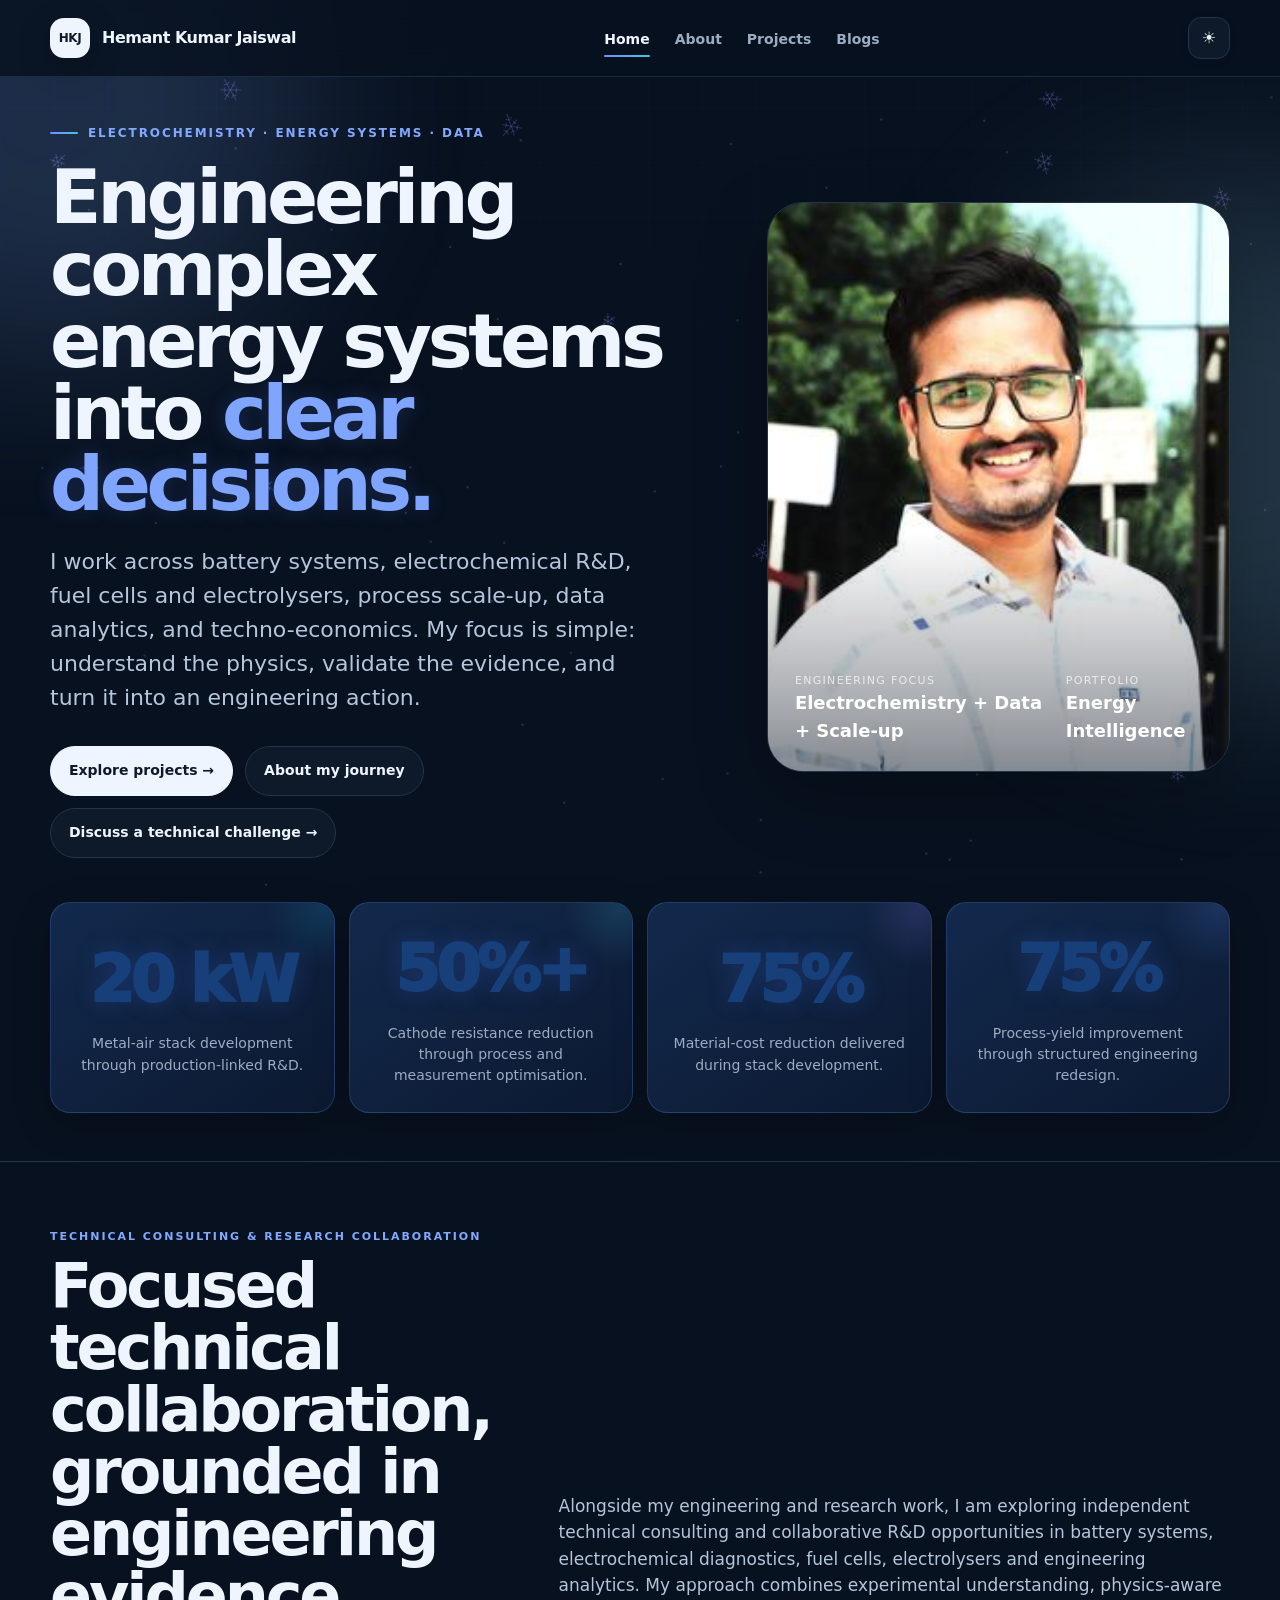
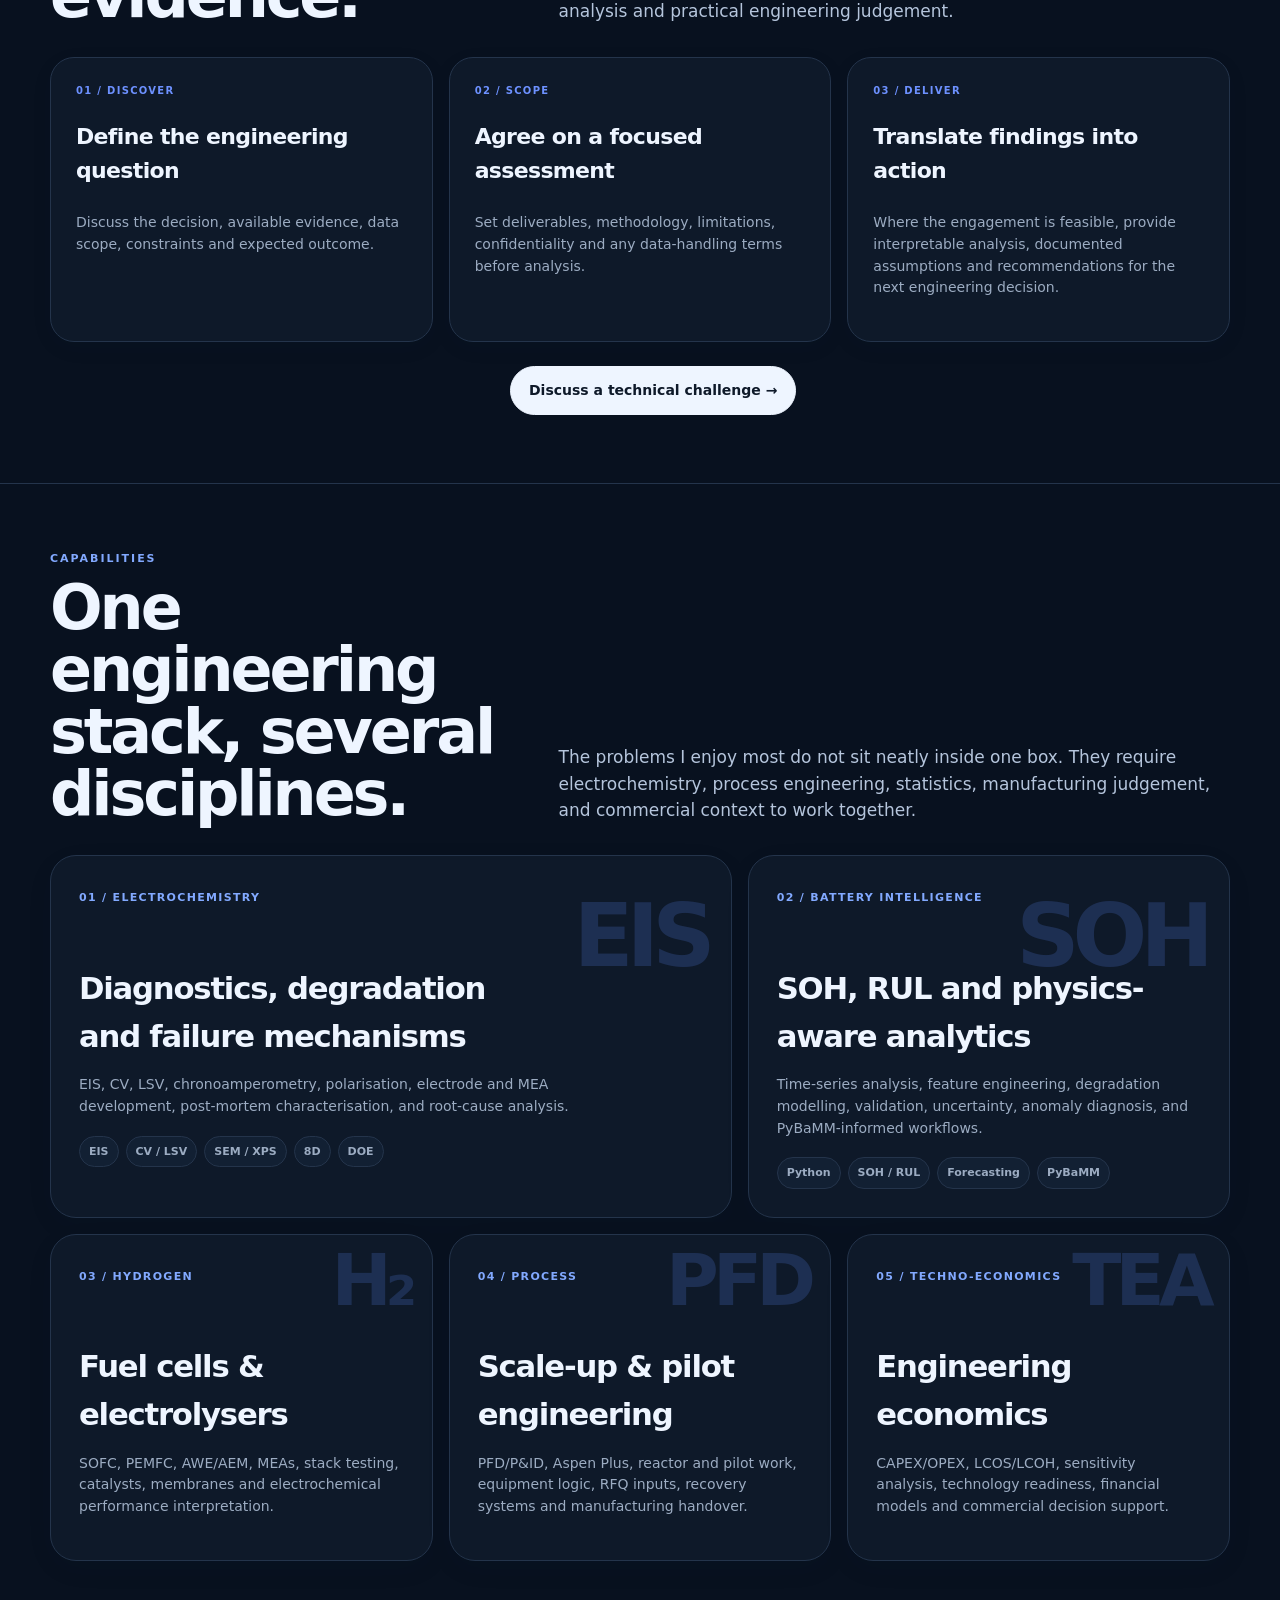
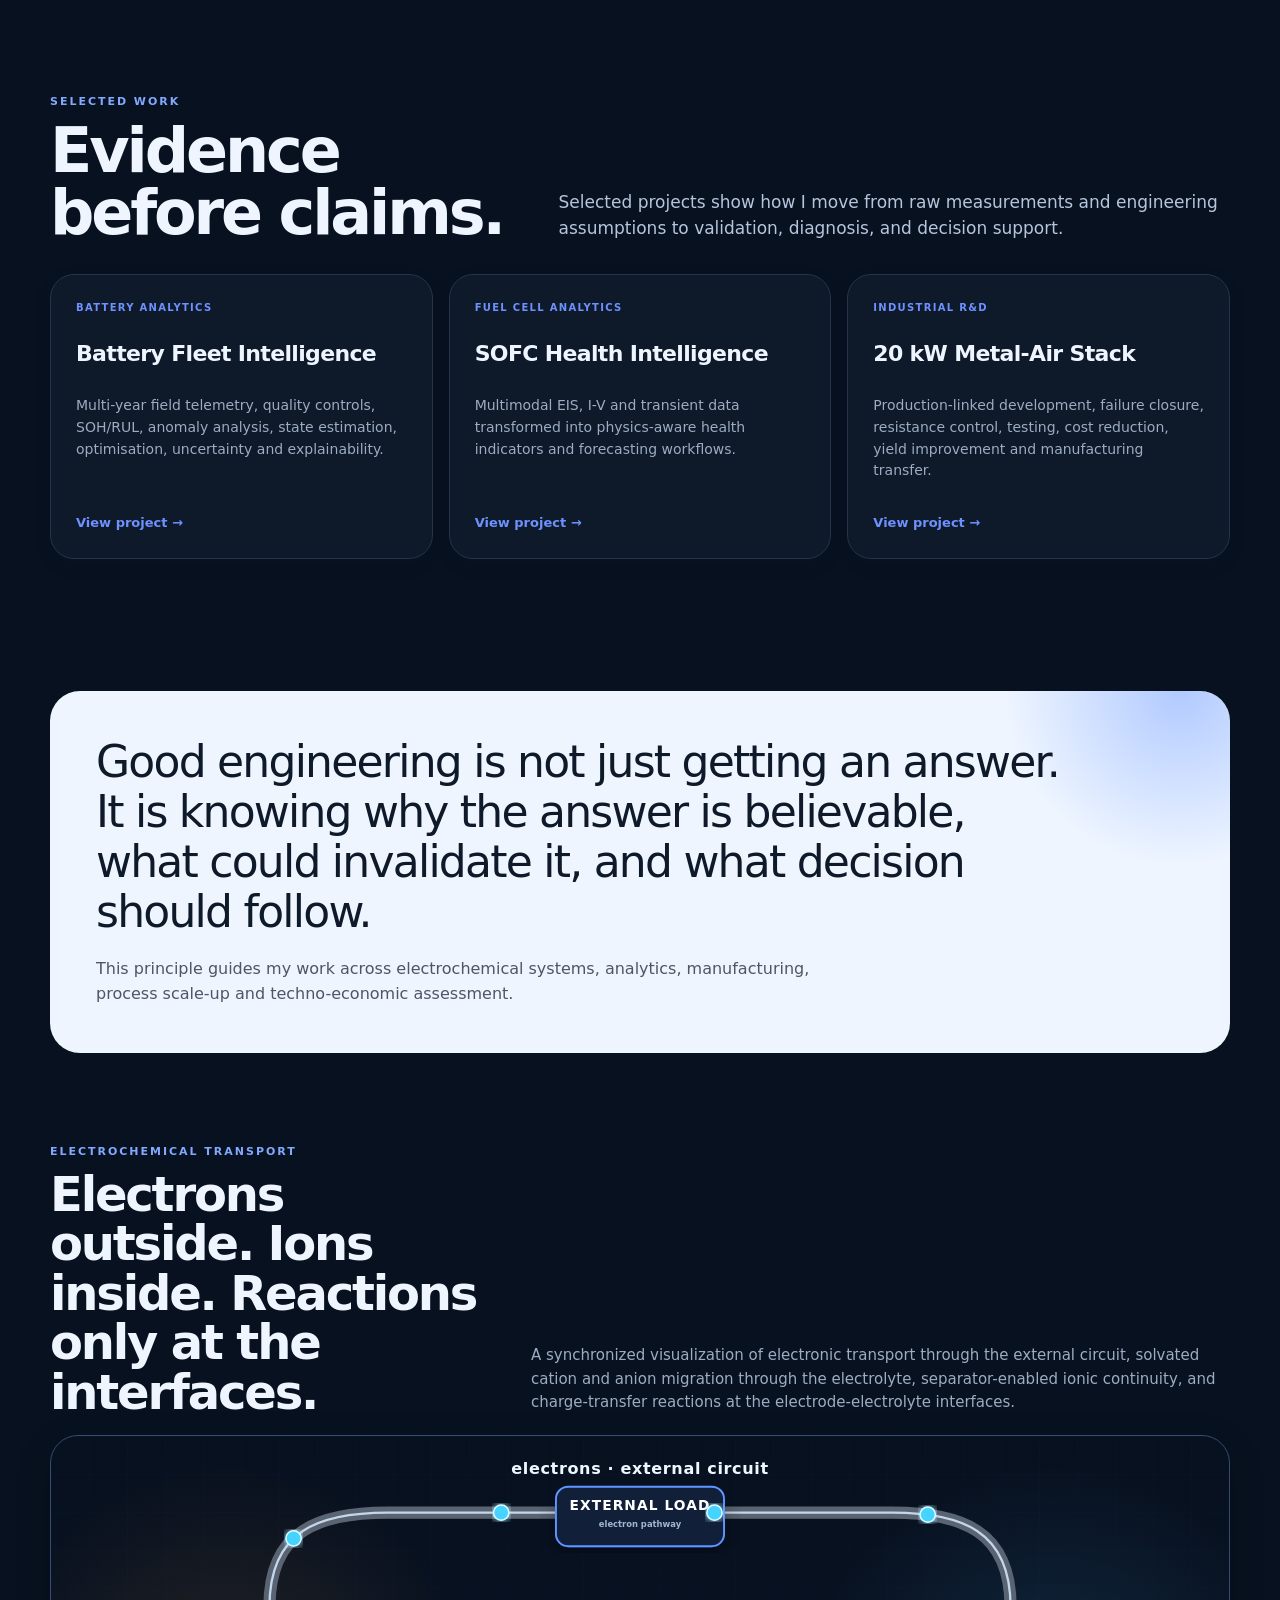
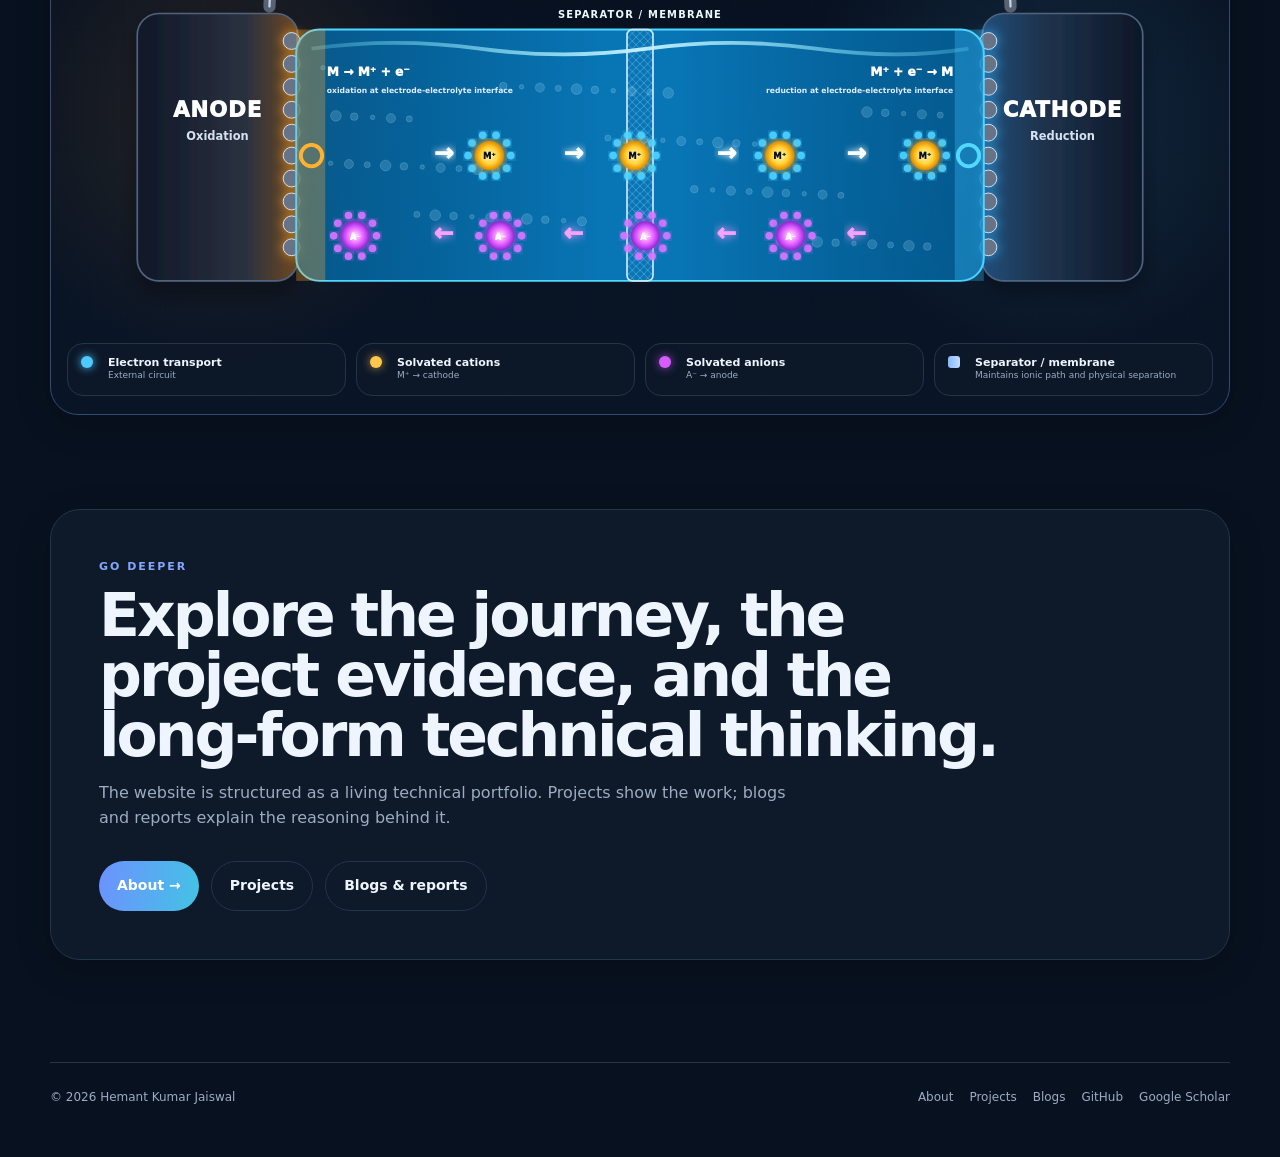
==== commit 61982a3d: "Refine professional homepage consulting positioning" ====
--- a/index.html
+++ b/index.html
@@ -2,12 +2,12 @@
 <div class="bg-grid"></div><div class="aurora a"></div><div class="aurora b"></div>
 <header class="nav-wrap"><div class="container nav"><a class="brand" href="index.html"><span class="brand-mark">HKJ</span><span>Hemant Kumar Jaiswal</span></a><nav class="nav-links"><a class="active" href="index.html">Home</a><a href="about.html">About</a><a href="projects.html">Projects</a><a href="blogs.html">Blogs</a></nav><div class="nav-actions"><button class="theme-btn" id="themeBtn" aria-label="Toggle theme">◐</button><button class="menu-btn" id="menuBtn" aria-label="Open menu">☰</button></div></div><nav class="container mobile-menu" id="mobileMenu"><a href="index.html">Home</a><a href="about.html">About</a><a href="projects.html">Projects</a><a href="blogs.html">Blogs</a></nav></header>
 <main>
-<section class="hero"><div class="container hero-grid"><div><div class="eyebrow">Electrochemistry · Energy systems · Data</div><h1>Engineering complex energy systems into <span class="accent">clear decisions.</span></h1><p class="hero-copy">I work across battery systems, electrochemical R&D, fuel cells and electrolysers, process scale-up, data analytics, and techno-economics. My focus is simple: understand the physics, validate the evidence, and turn it into an engineering action.</p><div class="actions"><a class="btn primary" href="projects.html">Explore projects →</a><a class="btn" href="about.html">About my journey</a><a class="btn" href="blogs.html">Reports & write-ups</a><a class="btn primary" href="mailto:hkjaiswal7@gmail.com?subject=Engineering%20consulting%20enquiry">Discuss an Engineering Challenge →</a></div></div>
+<section class="hero"><div class="container hero-grid"><div><div class="eyebrow">Electrochemistry · Energy systems · Data</div><h1>Engineering complex energy systems into <span class="accent">clear decisions.</span></h1><p class="hero-copy">I work across battery systems, electrochemical R&D, fuel cells and electrolysers, process scale-up, data analytics, and techno-economics. My focus is simple: understand the physics, validate the evidence, and turn it into an engineering action.</p><div class="actions"><a class="btn primary" href="projects.html">Explore projects →</a><a class="btn" href="about.html">About my journey</a><a class="btn" href="mailto:hkjaiswal7@gmail.com?subject=Engineering%20discussion">Discuss a technical challenge →</a></div></div>
 <div class="hero-visual reveal"><div class="portrait-shell"><img src="assets/profile-hemant.jpg" alt="Hemant Kumar Jaiswal"><div class="scan"></div></div><div class="portrait-label"><div><span>Engineering focus</span><strong>Electrochemistry + Data + Scale-up</strong></div><div><span>Portfolio</span><strong>Energy Intelligence</strong></div></div></div></div>
 
 <div class="container signal-row"><div class="signal reveal"><strong><span class="kpi-number" data-count="20" data-suffix=" kW" style="font-size:64px!important;font-weight:950!important;line-height:.9!important;letter-spacing:-.06em!important;color:#173f7a!important;text-align:center!important;">0</span></strong><span>Metal-air stack development through production-linked R&D.</span></div><div class="signal reveal"><strong><span class="kpi-number" data-count="50" data-suffix="%+" style="font-size:64px!important;font-weight:950!important;line-height:.9!important;letter-spacing:-.06em!important;color:#173f7a!important;text-align:center!important;">0</span></strong><span>Cathode resistance reduction through process and measurement optimisation.</span></div><div class="signal reveal"><strong><span class="kpi-number" data-count="75" data-suffix="%" style="font-size:64px!important;font-weight:950!important;line-height:.9!important;letter-spacing:-.06em!important;color:#173f7a!important;text-align:center!important;">0</span></strong><span>Material-cost reduction delivered during stack development.</span></div><div class="signal reveal"><strong><span class="kpi-number" data-count="75" data-suffix="%" style="font-size:64px!important;font-weight:950!important;line-height:.9!important;letter-spacing:-.06em!important;color:#173f7a!important;text-align:center!important;">0</span></strong><span>Process-yield improvement through structured engineering redesign.</span></div></div></section>
 
-<section class="section section-line" id="consulting"><div class="container"><div class="section-head"><div><div class="kicker">Independent Technical Consulting</div><h2 class="section-title">From electrochemical evidence to practical engineering decisions.</h2></div><p class="section-copy">I am exploring focused independent technical consulting and collaborative R&amp;D engagements across battery systems, electrochemical diagnostics, fuel cells, electrolyzers, and engineering analytics. This is an emerging consulting initiative, not a claim of an established consulting company.</p></div><div class="featured"><article class="feature-card"><span class="type">01 / Discover</span><h3>Define the engineering question</h3><p>Discuss the decision, available evidence, data scope, constraints and expected outcome.</p></article><article class="feature-card"><span class="type">02 / Scope</span><h3>Agree on a focused assessment</h3><p>Set deliverables, methodology, limitations, confidentiality and any data-handling terms before analysis.</p></article><article class="feature-card"><span class="type">03 / Deliver</span><h3>Translate findings into action</h3><p>Where the engagement is feasible, provide interpretable analysis, documented assumptions and recommendations for the next engineering decision.</p></article></div><p class="section-copy" style="margin-top:1.5rem"><a class="btn primary" href="mailto:hkjaiswal7@gmail.com?subject=Engineering%20consulting%20enquiry">Discuss a technical challenge →</a></p></div></section>
+<section class="section section-line" id="consulting"><div class="container"><div class="section-head"><div><div class="kicker">Technical Consulting &amp; Research Collaboration</div><h2 class="section-title">Focused technical collaboration, grounded in engineering evidence.</h2></div><p class="section-copy">Alongside my engineering and research work, I am exploring independent technical consulting and collaborative R&amp;D opportunities in battery systems, electrochemical diagnostics, fuel cells, electrolysers and engineering analytics. My approach combines experimental understanding, physics-aware analysis and practical engineering judgement.</p></div><div class="featured"><article class="feature-card"><span class="type">01 / Discover</span><h3>Define the engineering question</h3><p>Discuss the decision, available evidence, data scope, constraints and expected outcome.</p></article><article class="feature-card"><span class="type">02 / Scope</span><h3>Agree on a focused assessment</h3><p>Set deliverables, methodology, limitations, confidentiality and any data-handling terms before analysis.</p></article><article class="feature-card"><span class="type">03 / Deliver</span><h3>Translate findings into action</h3><p>Where the engagement is feasible, provide interpretable analysis, documented assumptions and recommendations for the next engineering decision.</p></article></div><p class="section-copy" style="margin-top:1.5rem"><a class="btn primary" href="mailto:hkjaiswal7@gmail.com?subject=Technical%20collaboration%20enquiry">Discuss a technical challenge →</a></p></div></section>
 <section class="section section-line"><div class="container"><div class="section-head"><div><div class="kicker">Capabilities</div><h2 class="section-title">One engineering stack, several disciplines.</h2></div><p class="section-copy">The problems I enjoy most do not sit neatly inside one box. They require electrochemistry, process engineering, statistics, manufacturing judgement, and commercial context to work together.</p></div>
 <div class="bento">
 <article class="bento-card large reveal"><span class="index">01 / ELECTROCHEMISTRY</span><span class="watermark">EIS</span><h3>Diagnostics, degradation and failure mechanisms</h3><p>EIS, CV, LSV, chronoamperometry, polarisation, electrode and MEA development, post-mortem characterisation, and root-cause analysis.</p><div class="tags"><span class="tag">EIS</span><span class="tag">CV / LSV</span><span class="tag">SEM / XPS</span><span class="tag">8D</span><span class="tag">DOE</span></div></article>
